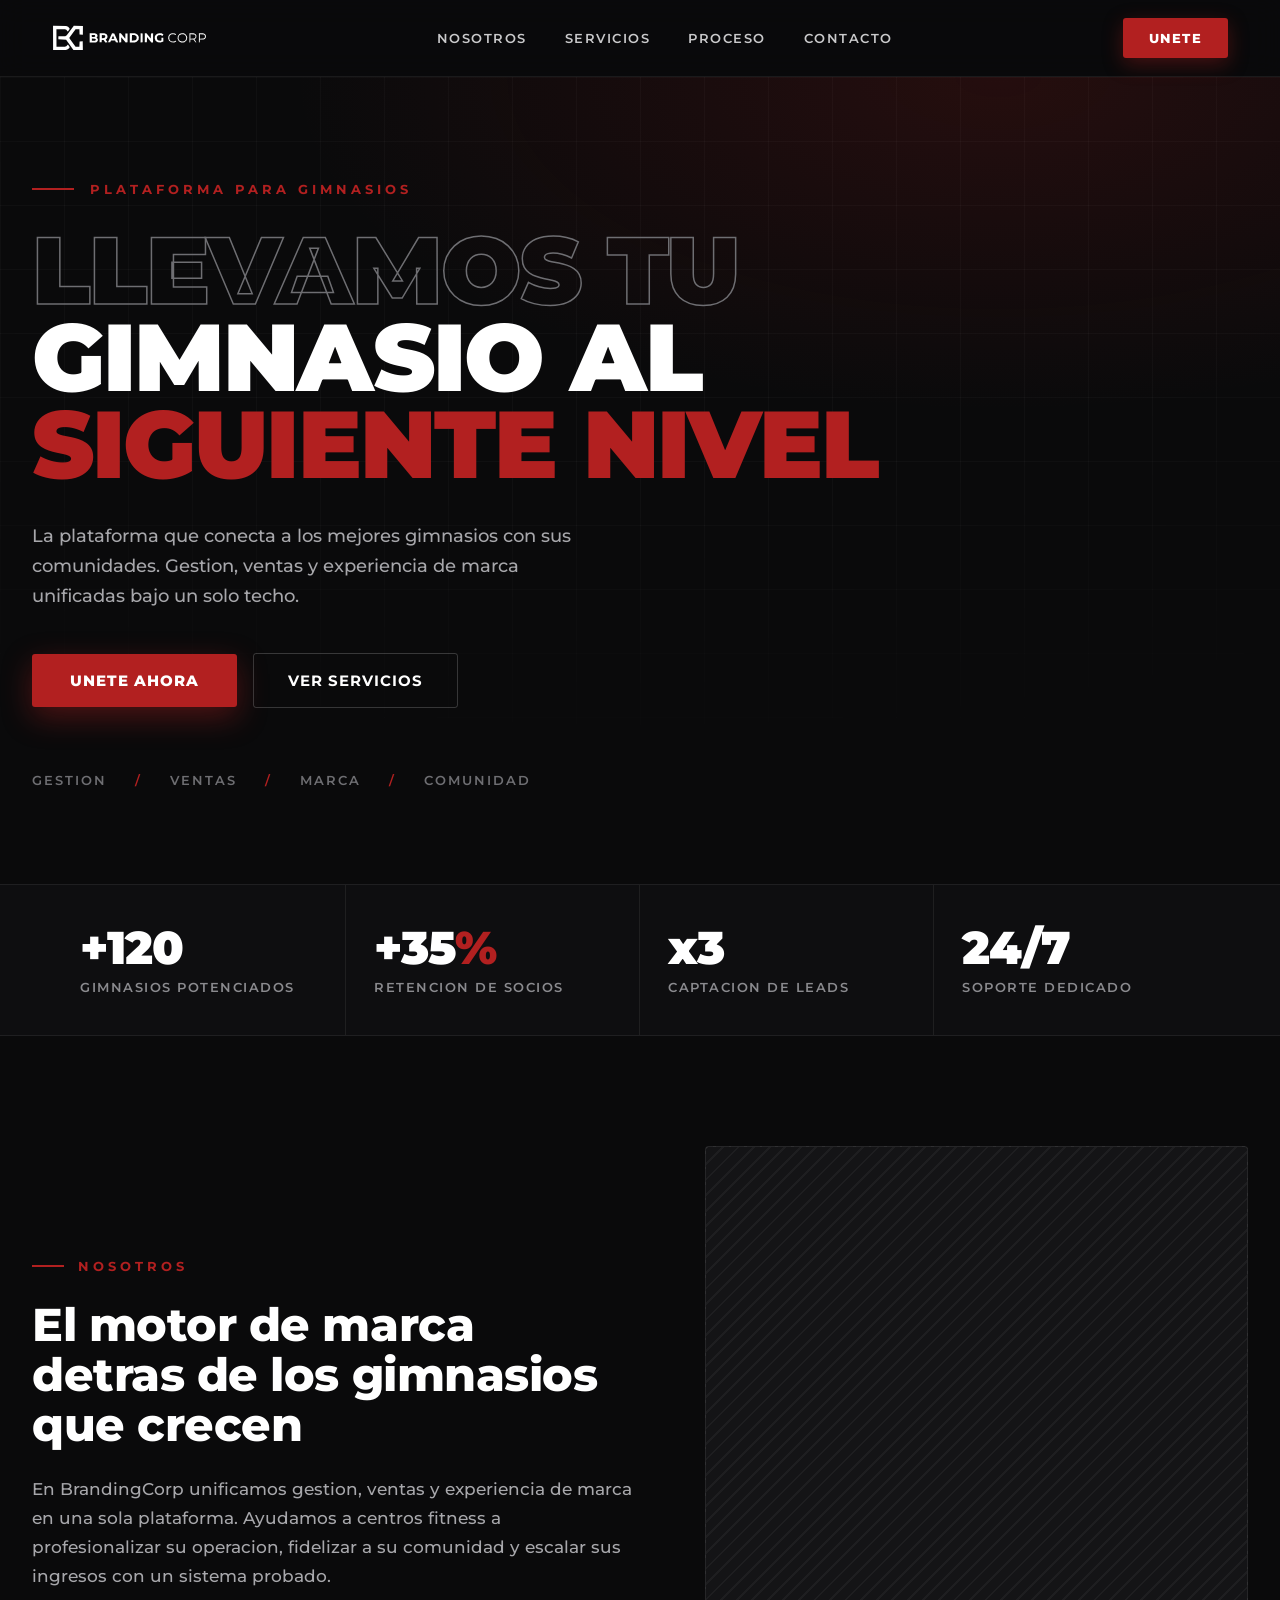
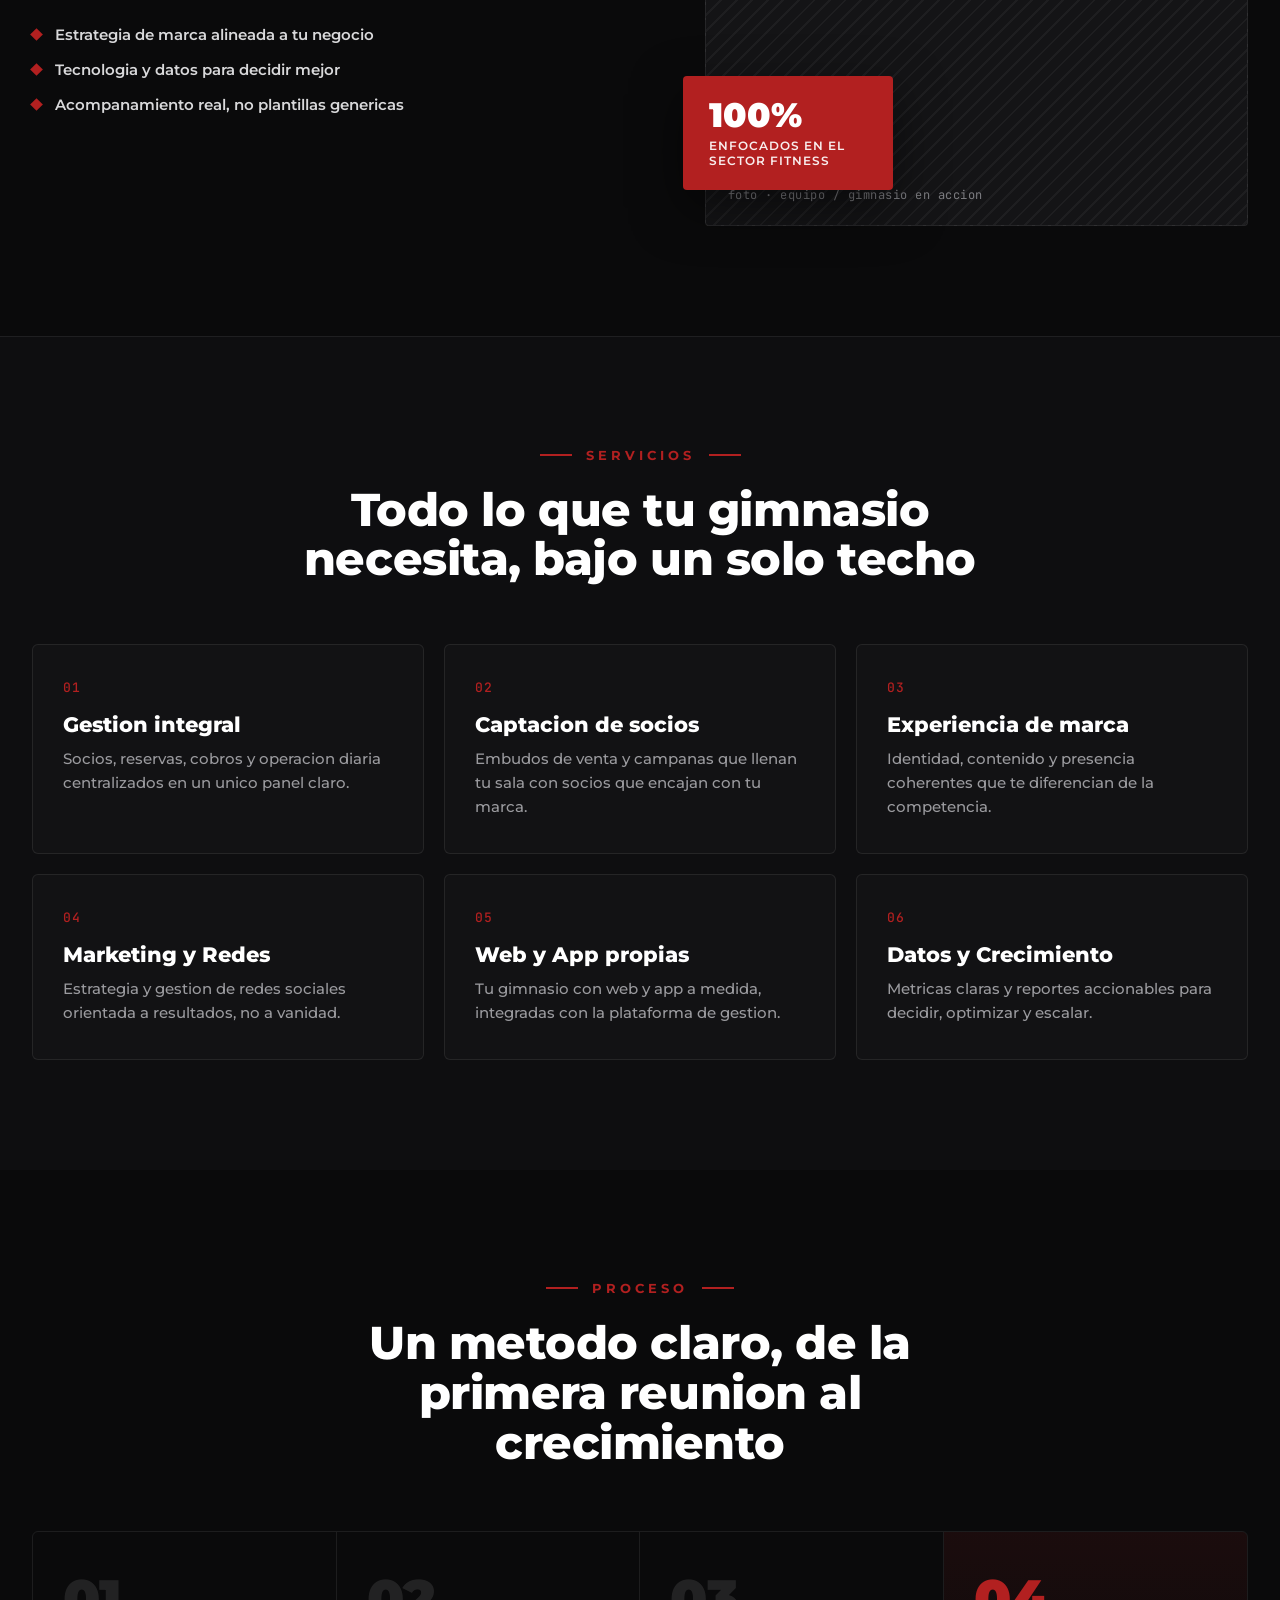
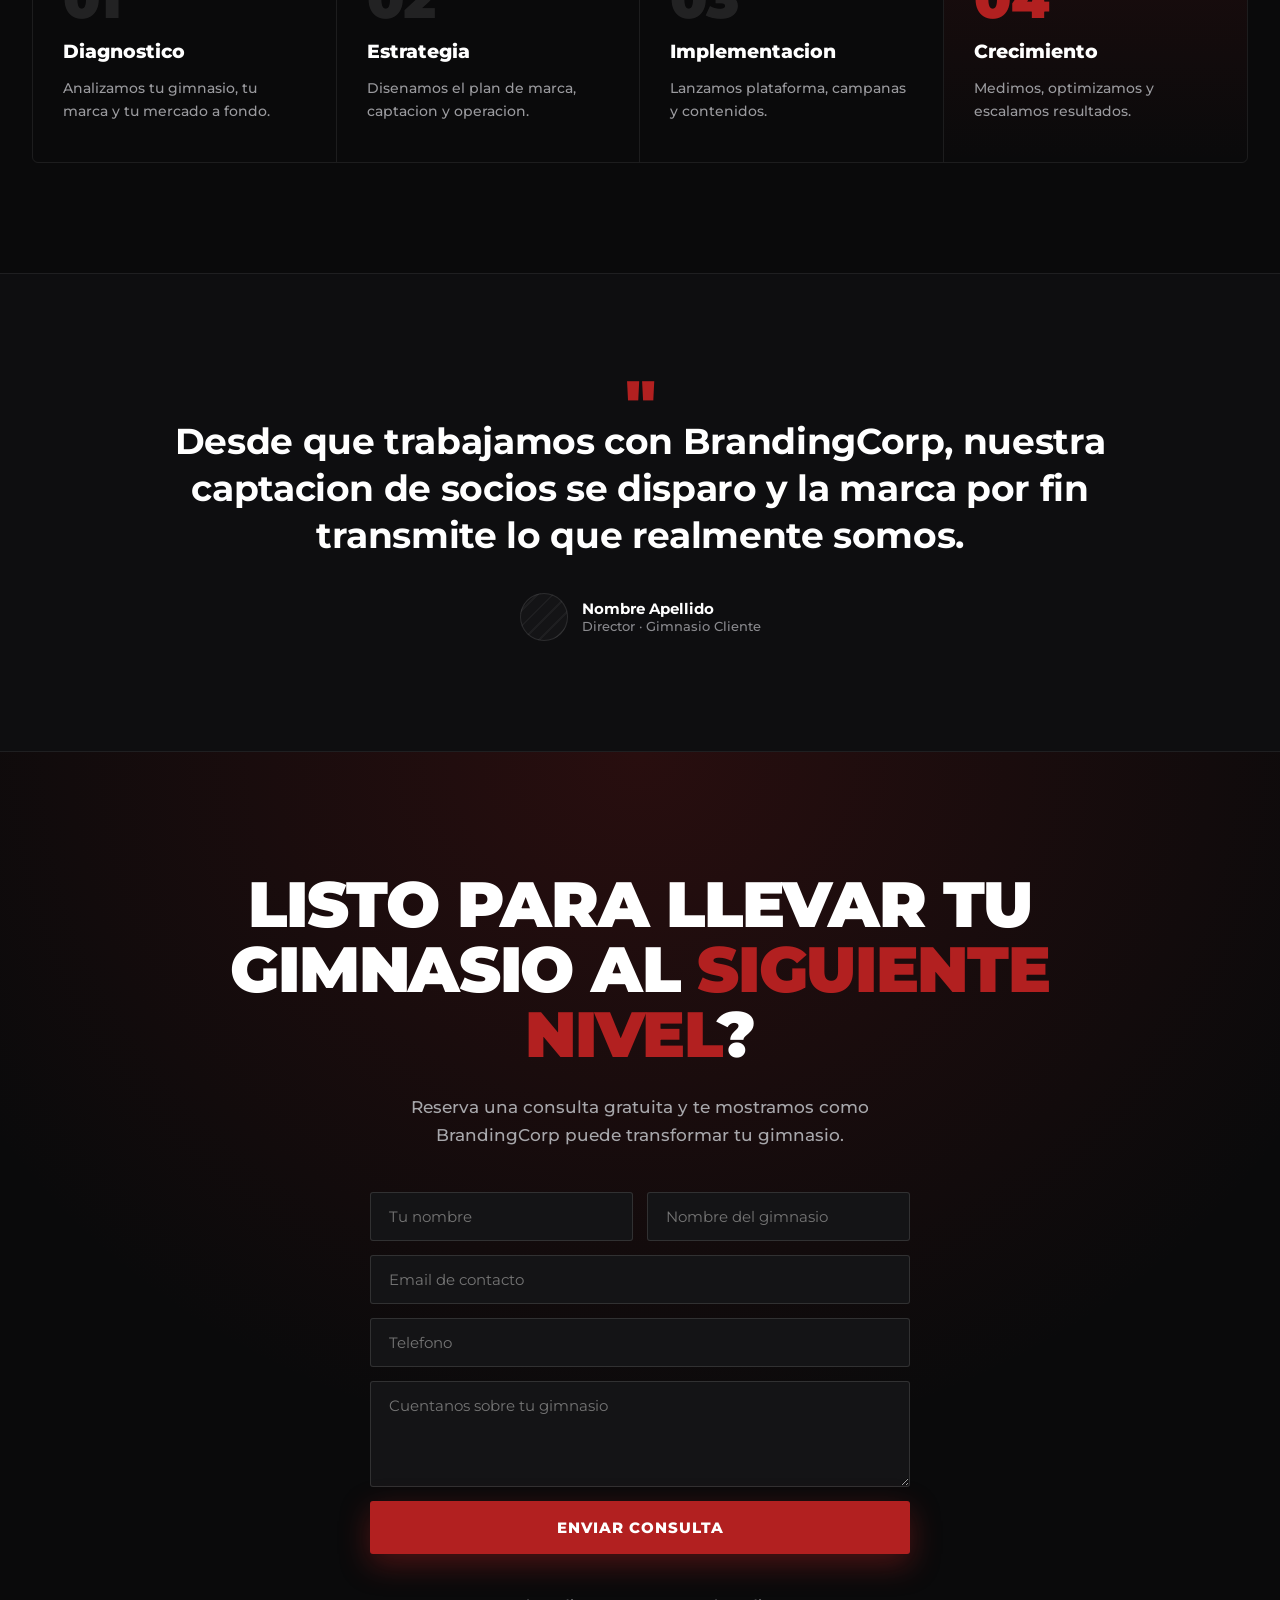
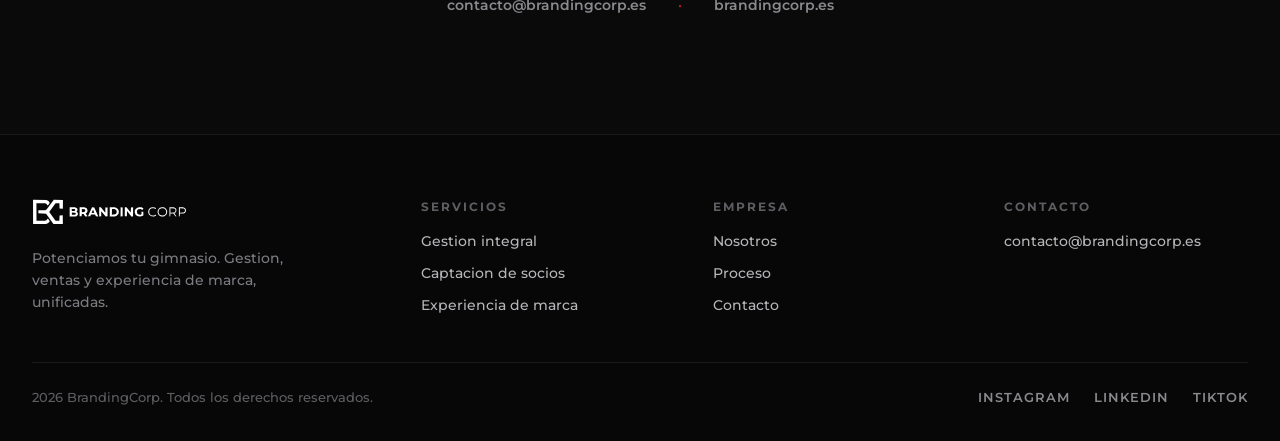
==== index.html @ 3e0ea9e6 "Nueva web: diseño completo con logo vectorial correcto" ====
<!DOCTYPE html>
<html lang="es">
<head>
<meta charset="utf-8">
<meta name="viewport" content="width=device-width, initial-scale=1">
<title>BrandingCorp — Potenciamos tu gimnasio</title>
<link rel="preconnect" href="https://fonts.googleapis.com">
<link rel="preconnect" href="https://fonts.gstatic.com" crossorigin>
<link href="https://fonts.googleapis.com/css2?family=Montserrat:ital,wght@0,400;0,500;0,600;0,700;0,800;0,900;1,600&family=JetBrains+Mono:wght@400;500&display=swap" rel="stylesheet">
<style>
*{box-sizing:border-box;}
html{scroll-behavior:smooth;}
body{margin:0;background:#0A0A0B;font-family:Montserrat,system-ui,sans-serif;color:#EDEDEE;overflow-x:hidden;}
::selection{background:#B22020;color:#fff;}
.ph{background-color:#141416;background-image:repeating-linear-gradient(135deg,rgba(255,255,255,.045) 0 2px,transparent 2px 11px);}
.nav-link{text-decoration:none;color:#C9C9CB;font-size:13px;font-weight:600;letter-spacing:1.5px;transition:color .15s;}
.nav-link:hover{color:#fff;}
.btn-red{text-decoration:none;display:inline-block;background:#B22020;color:#fff;font-size:13px;font-weight:800;letter-spacing:1.5px;padding:12px 26px;border-radius:3px;transition:background .15s,transform .15s;box-shadow:0 6px 20px rgba(178,32,32,0.35);}
.btn-red:hover{background:#C8302F;transform:translateY(-1px);}
.btn-red-lg{text-decoration:none;display:inline-block;background:#B22020;color:#fff;font-size:15px;font-weight:800;letter-spacing:1px;padding:17px 38px;border-radius:3px;transition:background .15s,transform .15s;box-shadow:0 10px 30px rgba(178,32,32,0.4);}
.btn-red-lg:hover{background:#C8302F;transform:translateY(-2px);}
.btn-outline{text-decoration:none;display:inline-block;color:#fff;font-size:15px;font-weight:700;letter-spacing:1px;padding:17px 34px;border-radius:3px;border:1px solid rgba(255,255,255,0.18);transition:border-color .15s,background .15s;}
.btn-outline:hover{border-color:#fff;background:rgba(255,255,255,0.04);}
.card{background:#121214;border:1px solid rgba(255,255,255,0.08);border-radius:6px;padding:34px 30px;transition:border-color .18s,transform .18s;}
.card:hover{border-color:rgba(178,32,32,0.55);transform:translateY(-4px);}
.footer-link{text-decoration:none;color:#B6B6B9;font-size:14px;font-weight:500;}
.footer-link:hover{color:#fff;}
.footer-social{text-decoration:none;color:#8A8A8E;font-size:13px;font-weight:600;letter-spacing:1px;}
.footer-social:hover{color:#fff;}
input,textarea{background:#141416;border:1px solid rgba(255,255,255,0.12);border-radius:3px;padding:14px 18px;color:#fff;font-size:15px;font-family:Montserrat,sans-serif;outline:none;width:100%;}
input:focus,textarea:focus{border-color:rgba(178,32,32,0.6);}
button[type=submit]{border:none;cursor:pointer;width:100%;font-family:Montserrat,sans-serif;background:#B22020;color:#fff;font-size:15px;font-weight:800;letter-spacing:1px;padding:17px 38px;border-radius:3px;transition:background .15s;box-shadow:0 10px 30px rgba(178,32,32,0.4);}
button[type=submit]:hover{background:#C8302F;}
</style>
</head>
<body>

<header style="position:sticky;top:0;z-index:50;background:rgba(10,10,11,0.82);backdrop-filter:blur(14px);border-bottom:1px solid rgba(255,255,255,0.07);">
  <nav style="max-width:1240px;margin:0 auto;padding:18px 32px;display:flex;align-items:center;justify-content:space-between;gap:24px;">
    <a href="#top" style="display:flex;align-items:center;text-decoration:none;flex:none;">
      <svg style="height:26px;width:auto;display:block;" xmlns="http://www.w3.org/2000/svg" viewBox="0 0 524 88" fill="none" role="img" aria-label="Branding Corp"><path d="M3.50,2.75 L48.00,3.00 L54.50,6.00 L59.75,11.75 L58.75,15.00 L53.75,21.75 L52.25,21.50 L48.50,16.25 L43.75,14.00 L15.00,14.25 L15.25,73.25 L43.25,73.50 L48.50,71.75 L54.00,66.00 L59.75,74.50 L58.75,77.75 L53.50,82.50 L47.25,84.75 L3.75,85.00 L3.50,3.00Z M73.25,2.75 L104.75,3.25 L104.50,32.75 L93.25,32.50 L92.75,14.00 L79.75,14.00 L58.75,43.25 L59.50,45.75 L79.75,73.50 L92.50,73.75 L93.50,55.50 L104.00,55.25 L104.50,84.75 L72.50,84.75 L47.75,50.00 L21.50,48.50 L21.50,38.50 L22.50,37.75 L45.00,37.75 L50.00,35.00 L73.25,3.00Z M362.75,27.50 L371.00,28.25 L376.00,31.00 L377.25,33.25 L373.25,37.00 L368.25,34.00 L359.50,35.00 L356.25,38.25 L355.00,41.75 L356.25,48.75 L360.75,52.75 L368.75,53.00 L370.50,51.50 L370.50,43.50 L376.75,43.00 L377.00,55.75 L367.50,59.50 L358.25,58.75 L351.00,53.75 L347.75,45.75 L348.00,39.25 L350.75,33.75 L356.25,29.25 L362.75,27.75Z M408.50,27.75 L416.50,29.00 L420.50,32.75 L418.00,34.00 L412.75,31.00 L406.25,31.00 L403.00,32.25 L399.00,35.75 L397.00,39.50 L397.25,48.25 L400.50,53.00 L406.00,56.00 L413.00,56.00 L418.00,53.00 L419.75,53.25 L420.25,55.50 L413.75,59.00 L404.25,58.75 L396.25,53.25 L393.25,46.00 L394.00,38.00 L396.75,33.25 L402.50,29.00 L408.50,28.00Z M440.00,27.75 L446.25,28.25 L451.75,31.00 L456.75,37.75 L457.75,43.25 L455.75,51.50 L448.50,58.00 L443.50,59.25 L437.00,59.00 L429.25,54.75 L425.00,46.25 L426.00,37.25 L432.25,30.00 L440.00,28.00Z M127.50,28.00 L145.00,28.00 L151.25,30.25 L153.75,33.50 L154.00,38.00 L150.75,43.00 L154.00,45.50 L155.50,49.00 L154.75,54.50 L150.50,58.00 L146.75,59.00 L127.50,59.00 L127.50,28.25Z M161.25,28.00 L177.00,28.00 L181.50,29.25 L185.75,32.50 L187.75,37.00 L187.75,41.50 L186.00,45.75 L182.00,49.00 L182.00,50.25 L188.00,58.25 L180.50,59.00 L174.50,50.50 L168.50,50.50 L168.00,58.75 L161.00,58.75 L161.25,28.25Z M203.25,28.00 L210.75,28.75 L223.75,57.75 L223.50,59.00 L216.25,58.75 L213.50,52.50 L199.75,52.50 L197.00,58.75 L189.50,58.50 L203.25,28.25Z M227.50,28.00 L233.00,28.00 L247.25,45.50 L248.25,45.50 L248.25,28.50 L255.75,28.75 L255.75,58.50 L249.50,59.00 L234.25,41.25 L234.25,58.50 L227.50,59.00 L227.50,28.25Z M263.25,28.00 L279.75,28.00 L284.75,29.25 L290.75,33.50 L294.00,40.50 L293.00,50.00 L286.50,57.00 L280.25,59.00 L263.25,59.00 L263.25,28.25Z M300.00,28.00 L306.75,28.50 L306.75,58.50 L299.75,59.00 L300.00,28.25Z M314.25,28.00 L319.75,28.00 L334.25,45.75 L335.00,28.50 L342.25,28.25 L342.00,59.00 L336.25,59.00 L321.75,41.00 L321.00,58.75 L314.00,58.75 L314.25,28.25Z M465.25,28.00 L479.00,28.00 L483.50,29.25 L487.00,32.00 L489.00,36.25 L487.75,44.25 L482.25,48.50 L488.75,59.00 L485.50,58.75 L478.50,49.00 L468.25,49.25 L468.00,58.75 L465.25,59.00 L465.25,28.25Z M497.25,28.00 L511.00,28.00 L515.50,29.25 L519.00,32.00 L521.00,36.25 L520.75,42.00 L517.25,47.00 L512.75,49.00 L500.50,49.25 L500.00,58.75 L497.25,59.00 L497.25,28.25Z M438.25,31.00 L431.25,35.00 L429.00,38.75 L428.25,44.75 L429.00,48.25 L432.25,53.00 L440.00,56.25 L447.50,55.00 L451.75,51.50 L454.00,46.75 L454.00,40.50 L452.00,36.00 L449.00,33.00 L444.50,31.00 L438.50,31.00Z M468.50,31.00 L468.50,46.25 L481.00,45.75 L484.75,42.75 L485.75,39.00 L485.00,35.00 L482.00,32.00 L468.75,31.00Z M500.50,31.00 L500.50,46.25 L512.75,45.75 L516.75,42.75 L517.75,39.00 L516.75,34.50 L514.00,32.00 L500.75,31.00Z M135.50,33.50 L134.25,34.25 L135.00,40.75 L143.00,40.75 L146.75,38.00 L144.75,34.00 L135.75,33.50Z M168.75,34.00 L168.75,44.75 L177.00,44.25 L180.25,41.00 L180.00,36.75 L178.50,35.00 L169.00,34.00Z M270.75,34.00 L270.25,53.00 L282.00,52.00 L285.00,49.50 L286.75,44.75 L286.00,39.25 L283.50,36.00 L278.75,34.00 L271.00,34.00Z M206.50,36.00 L202.00,46.00 L202.50,47.00 L211.00,46.75 L206.75,36.00Z M135.00,46.00 L135.00,53.50 L145.50,53.25 L148.25,50.50 L148.00,48.00 L145.50,46.25 L135.25,46.00Z" fill="#FFFFFF" fill-rule="evenodd"/></svg>
    </a>
    <div style="display:flex;align-items:center;gap:38px;">
      <a href="#nosotros" class="nav-link">NOSOTROS</a>
      <a href="#servicios" class="nav-link">SERVICIOS</a>
      <a href="#proceso" class="nav-link">PROCESO</a>
      <a href="#contacto" class="nav-link">CONTACTO</a>
    </div>
    <a href="#contacto" class="btn-red">UNETE</a>
  </nav>
</header>

<section id="top" style="position:relative;padding:104px 32px 96px;overflow:hidden;background:radial-gradient(120% 90% at 78% 0%,rgba(178,32,32,0.16) 0%,rgba(178,32,32,0) 46%),#0A0A0B;">
  <div style="position:absolute;inset:0;background-image:linear-gradient(rgba(255,255,255,0.028) 1px,transparent 1px),linear-gradient(90deg,rgba(255,255,255,0.028) 1px,transparent 1px);background-size:64px 64px;mask-image:radial-gradient(120% 80% at 50% 20%,#000 40%,transparent 85%);"></div>
  <div style="position:relative;max-width:1240px;margin:0 auto;">
    <div style="display:flex;align-items:center;gap:16px;margin-bottom:30px;"><span style="width:42px;height:2px;background:#B22020;display:block;"></span><span style="color:#B22020;font-size:13px;font-weight:700;letter-spacing:4px;">PLATAFORMA PARA GIMNASIOS</span></div>
    <h1 style="margin:0;max-width:980px;font-weight:900;letter-spacing:-0.02em;line-height:0.92;font-size:clamp(46px,7.4vw,108px);text-transform:uppercase;">
      <span style="display:block;color:transparent;-webkit-text-stroke:1.5px #6E6E72;">Llevamos tu</span>
      <span style="display:block;color:#FFFFFF;">Gimnasio al</span>
      <span style="display:block;color:#B22020;">Siguiente nivel</span>
    </h1>
    <p style="margin:34px 0 0;max-width:560px;font-size:18px;line-height:1.65;color:#A7A7AB;font-weight:500;">La plataforma que conecta a los mejores gimnasios con sus comunidades. Gestion, ventas y experiencia de marca unificadas bajo un solo techo.</p>
    <div style="display:flex;flex-wrap:wrap;align-items:center;gap:16px;margin-top:42px;">
      <a href="#contacto" class="btn-red-lg">UNETE AHORA</a>
      <a href="#servicios" class="btn-outline">VER SERVICIOS</a>
    </div>
    <div style="display:flex;flex-wrap:wrap;gap:28px;margin-top:64px;color:#6E6E72;font-size:13px;font-weight:600;letter-spacing:2px;">
      <span>GESTION</span><span style="color:#B22020;">/</span><span>VENTAS</span><span style="color:#B22020;">/</span><span>MARCA</span><span style="color:#B22020;">/</span><span>COMUNIDAD</span>
    </div>
  </div>
</section>

<section style="border-top:1px solid rgba(255,255,255,0.07);border-bottom:1px solid rgba(255,255,255,0.07);background:#0E0E10;">
  <div style="max-width:1240px;margin:0 auto;padding:0 32px;display:grid;grid-template-columns:repeat(4,1fr);">
    <div style="padding:40px 28px;border-right:1px solid rgba(255,255,255,0.07);display:flex;flex-direction:column;gap:8px;"><span style="font-size:46px;font-weight:900;color:#fff;letter-spacing:-1px;line-height:1;">+120</span><span style="font-size:13px;font-weight:600;letter-spacing:1.5px;color:#8A8A8E;">GIMNASIOS POTENCIADOS</span></div>
    <div style="padding:40px 28px;border-right:1px solid rgba(255,255,255,0.07);display:flex;flex-direction:column;gap:8px;"><span style="font-size:46px;font-weight:900;color:#fff;letter-spacing:-1px;line-height:1;">+35<span style="color:#B22020;">%</span></span><span style="font-size:13px;font-weight:600;letter-spacing:1.5px;color:#8A8A8E;">RETENCION DE SOCIOS</span></div>
    <div style="padding:40px 28px;border-right:1px solid rgba(255,255,255,0.07);display:flex;flex-direction:column;gap:8px;"><span style="font-size:46px;font-weight:900;color:#fff;letter-spacing:-1px;line-height:1;">x3</span><span style="font-size:13px;font-weight:600;letter-spacing:1.5px;color:#8A8A8E;">CAPTACION DE LEADS</span></div>
    <div style="padding:40px 28px;display:flex;flex-direction:column;gap:8px;"><span style="font-size:46px;font-weight:900;color:#fff;letter-spacing:-1px;line-height:1;">24/7</span><span style="font-size:13px;font-weight:600;letter-spacing:1.5px;color:#8A8A8E;">SOPORTE DEDICADO</span></div>
  </div>
</section>

<section id="nosotros" style="padding:110px 32px;background:#0A0A0B;">
  <div style="max-width:1240px;margin:0 auto;display:grid;grid-template-columns:1.05fr 0.95fr;gap:72px;align-items:center;">
    <div>
      <div style="display:flex;align-items:center;gap:14px;margin-bottom:26px;"><span style="width:32px;height:2px;background:#B22020;display:block;"></span><span style="color:#B22020;font-size:13px;font-weight:700;letter-spacing:4px;">NOSOTROS</span></div>
      <h2 style="margin:0;font-size:clamp(30px,3.6vw,48px);font-weight:800;line-height:1.08;letter-spacing:-0.01em;color:#fff;">El motor de marca detras de los gimnasios que crecen</h2>
      <p style="margin:26px 0 0;font-size:17px;line-height:1.7;color:#A7A7AB;font-weight:500;">En BrandingCorp unificamos gestion, ventas y experiencia de marca en una sola plataforma. Ayudamos a centros fitness a profesionalizar su operacion, fidelizar a su comunidad y escalar sus ingresos con un sistema probado.</p>
      <div style="display:flex;flex-direction:column;gap:16px;margin-top:34px;">
        <div style="display:flex;align-items:center;gap:14px;"><span style="flex:none;width:9px;height:9px;background:#B22020;transform:rotate(45deg);display:block;"></span><span style="font-size:15px;font-weight:600;color:#D8D8DA;">Estrategia de marca alineada a tu negocio</span></div>
        <div style="display:flex;align-items:center;gap:14px;"><span style="flex:none;width:9px;height:9px;background:#B22020;transform:rotate(45deg);display:block;"></span><span style="font-size:15px;font-weight:600;color:#D8D8DA;">Tecnologia y datos para decidir mejor</span></div>
        <div style="display:flex;align-items:center;gap:14px;"><span style="flex:none;width:9px;height:9px;background:#B22020;transform:rotate(45deg);display:block;"></span><span style="font-size:15px;font-weight:600;color:#D8D8DA;">Acompanamiento real, no plantillas genericas</span></div>
      </div>
    </div>
    <div style="position:relative;">
      <div class="ph" style="aspect-ratio:4/5;border-radius:4px;border:1px solid rgba(255,255,255,0.08);display:flex;align-items:flex-end;padding:22px;"><span style="font-family:'JetBrains Mono',monospace;font-size:12px;color:#7C7C80;letter-spacing:0.5px;">foto · equipo / gimnasio en accion</span></div>
      <div style="position:absolute;left:-22px;bottom:36px;background:#B22020;color:#fff;padding:22px 26px;border-radius:4px;max-width:210px;box-shadow:0 18px 50px rgba(0,0,0,0.5);"><div style="font-size:34px;font-weight:900;line-height:1;">100%</div><div style="font-size:12px;font-weight:600;letter-spacing:1px;margin-top:6px;opacity:0.92;">ENFOCADOS EN EL SECTOR FITNESS</div></div>
    </div>
  </div>
</section>

<section id="servicios" style="padding:110px 32px;background:#0E0E10;border-top:1px solid rgba(255,255,255,0.07);">
  <div style="max-width:1240px;margin:0 auto;">
    <div style="display:flex;flex-direction:column;align-items:center;text-align:center;margin-bottom:60px;">
      <div style="display:flex;align-items:center;gap:14px;margin-bottom:22px;"><span style="width:32px;height:2px;background:#B22020;display:block;"></span><span style="color:#B22020;font-size:13px;font-weight:700;letter-spacing:4px;">SERVICIOS</span><span style="width:32px;height:2px;background:#B22020;display:block;"></span></div>
      <h2 style="margin:0;font-size:clamp(30px,3.6vw,48px);font-weight:800;line-height:1.08;letter-spacing:-0.01em;color:#fff;max-width:720px;">Todo lo que tu gimnasio necesita, bajo un solo techo</h2>
    </div>
    <div style="display:grid;grid-template-columns:repeat(3,1fr);gap:20px;">
      <div class="card"><div style="font-family:'JetBrains Mono',monospace;font-size:13px;color:#B22020;font-weight:500;letter-spacing:1px;">01</div><h3 style="margin:16px 0 10px;font-size:21px;font-weight:800;color:#fff;">Gestion integral</h3><p style="margin:0;font-size:15px;line-height:1.6;color:#9A9A9E;font-weight:500;">Socios, reservas, cobros y operacion diaria centralizados en un unico panel claro.</p></div>
      <div class="card"><div style="font-family:'JetBrains Mono',monospace;font-size:13px;color:#B22020;font-weight:500;letter-spacing:1px;">02</div><h3 style="margin:16px 0 10px;font-size:21px;font-weight:800;color:#fff;">Captacion de socios</h3><p style="margin:0;font-size:15px;line-height:1.6;color:#9A9A9E;font-weight:500;">Embudos de venta y campanas que llenan tu sala con socios que encajan con tu marca.</p></div>
      <div class="card"><div style="font-family:'JetBrains Mono',monospace;font-size:13px;color:#B22020;font-weight:500;letter-spacing:1px;">03</div><h3 style="margin:16px 0 10px;font-size:21px;font-weight:800;color:#fff;">Experiencia de marca</h3><p style="margin:0;font-size:15px;line-height:1.6;color:#9A9A9E;font-weight:500;">Identidad, contenido y presencia coherentes que te diferencian de la competencia.</p></div>
      <div class="card"><div style="font-family:'JetBrains Mono',monospace;font-size:13px;color:#B22020;font-weight:500;letter-spacing:1px;">04</div><h3 style="margin:16px 0 10px;font-size:21px;font-weight:800;color:#fff;">Marketing y Redes</h3><p style="margin:0;font-size:15px;line-height:1.6;color:#9A9A9E;font-weight:500;">Estrategia y gestion de redes sociales orientada a resultados, no a vanidad.</p></div>
      <div class="card"><div style="font-family:'JetBrains Mono',monospace;font-size:13px;color:#B22020;font-weight:500;letter-spacing:1px;">05</div><h3 style="margin:16px 0 10px;font-size:21px;font-weight:800;color:#fff;">Web y App propias</h3><p style="margin:0;font-size:15px;line-height:1.6;color:#9A9A9E;font-weight:500;">Tu gimnasio con web y app a medida, integradas con la plataforma de gestion.</p></div>
      <div class="card"><div style="font-family:'JetBrains Mono',monospace;font-size:13px;color:#B22020;font-weight:500;letter-spacing:1px;">06</div><h3 style="margin:16px 0 10px;font-size:21px;font-weight:800;color:#fff;">Datos y Crecimiento</h3><p style="margin:0;font-size:15px;line-height:1.6;color:#9A9A9E;font-weight:500;">Metricas claras y reportes accionables para decidir, optimizar y escalar.</p></div>
    </div>
  </div>
</section>

<section id="proceso" style="padding:110px 32px;background:#0A0A0B;">
  <div style="max-width:1240px;margin:0 auto;">
    <div style="display:flex;flex-direction:column;align-items:center;text-align:center;margin-bottom:64px;">
      <div style="display:flex;align-items:center;gap:14px;margin-bottom:22px;"><span style="width:32px;height:2px;background:#B22020;display:block;"></span><span style="color:#B22020;font-size:13px;font-weight:700;letter-spacing:4px;">PROCESO</span><span style="width:32px;height:2px;background:#B22020;display:block;"></span></div>
      <h2 style="margin:0;font-size:clamp(30px,3.6vw,48px);font-weight:800;line-height:1.08;letter-spacing:-0.01em;color:#fff;max-width:680px;">Un metodo claro, de la primera reunion al crecimiento</h2>
    </div>
    <div style="display:grid;grid-template-columns:repeat(4,1fr);border:1px solid rgba(255,255,255,0.08);border-radius:6px;overflow:hidden;">
      <div style="padding:40px 30px;border-right:1px solid rgba(255,255,255,0.08);display:flex;flex-direction:column;gap:14px;"><span style="font-size:54px;font-weight:900;color:rgba(255,255,255,0.10);line-height:1;">01</span><h3 style="margin:0;font-size:19px;font-weight:800;color:#fff;">Diagnostico</h3><p style="margin:0;font-size:14px;line-height:1.6;color:#9A9A9E;font-weight:500;">Analizamos tu gimnasio, tu marca y tu mercado a fondo.</p></div>
      <div style="padding:40px 30px;border-right:1px solid rgba(255,255,255,0.08);display:flex;flex-direction:column;gap:14px;"><span style="font-size:54px;font-weight:900;color:rgba(255,255,255,0.10);line-height:1;">02</span><h3 style="margin:0;font-size:19px;font-weight:800;color:#fff;">Estrategia</h3><p style="margin:0;font-size:14px;line-height:1.6;color:#9A9A9E;font-weight:500;">Disenamos el plan de marca, captacion y operacion.</p></div>
      <div style="padding:40px 30px;border-right:1px solid rgba(255,255,255,0.08);display:flex;flex-direction:column;gap:14px;"><span style="font-size:54px;font-weight:900;color:rgba(255,255,255,0.10);line-height:1;">03</span><h3 style="margin:0;font-size:19px;font-weight:800;color:#fff;">Implementacion</h3><p style="margin:0;font-size:14px;line-height:1.6;color:#9A9A9E;font-weight:500;">Lanzamos plataforma, campanas y contenidos.</p></div>
      <div style="padding:40px 30px;display:flex;flex-direction:column;gap:14px;background:linear-gradient(180deg,rgba(178,32,32,0.10),transparent);"><span style="font-size:54px;font-weight:900;color:#B22020;line-height:1;">04</span><h3 style="margin:0;font-size:19px;font-weight:800;color:#fff;">Crecimiento</h3><p style="margin:0;font-size:14px;line-height:1.6;color:#9A9A9E;font-weight:500;">Medimos, optimizamos y escalamos resultados.</p></div>
    </div>
  </div>
</section>

<section style="padding:110px 32px;background:#0E0E10;border-top:1px solid rgba(255,255,255,0.07);border-bottom:1px solid rgba(255,255,255,0.07);">
  <div style="max-width:980px;margin:0 auto;text-align:center;">
    <div style="font-size:64px;font-weight:900;color:#B22020;line-height:0.6;height:34px;">"</div>
    <blockquote style="margin:0;font-size:clamp(24px,3vw,36px);font-weight:700;line-height:1.3;color:#fff;letter-spacing:-0.01em;">Desde que trabajamos con BrandingCorp, nuestra captacion de socios se disparo y la marca por fin transmite lo que realmente somos.</blockquote>
    <div style="display:flex;align-items:center;justify-content:center;gap:14px;margin-top:34px;">
      <div class="ph" style="width:48px;height:48px;border-radius:50%;border:1px solid rgba(255,255,255,0.1);flex:none;"></div>
      <div style="text-align:left;"><div style="font-size:15px;font-weight:700;color:#fff;">Nombre Apellido</div><div style="font-size:13px;font-weight:500;color:#8A8A8E;">Director · Gimnasio Cliente</div></div>
    </div>
  </div>
</section>

<section id="contacto" style="position:relative;padding:120px 32px;background:radial-gradient(110% 130% at 50% 0%,rgba(178,32,32,0.18) 0%,rgba(178,32,32,0) 55%),#0A0A0B;overflow:hidden;">
  <div style="position:relative;max-width:880px;margin:0 auto;text-align:center;">
    <h2 style="margin:0;font-size:clamp(34px,5vw,64px);font-weight:900;line-height:1.02;letter-spacing:-0.02em;text-transform:uppercase;color:#fff;">Listo para llevar tu gimnasio al <span style="color:#B22020;">siguiente nivel</span>?</h2>
    <p style="margin:26px auto 0;max-width:560px;font-size:17px;line-height:1.65;color:#A7A7AB;font-weight:500;">Reserva una consulta gratuita y te mostramos como BrandingCorp puede transformar tu gimnasio.</p>
    <form action="https://formspree.io/f/xwvjjvpl" method="POST" style="max-width:540px;margin:42px auto 0;display:flex;flex-direction:column;gap:14px;text-align:left;">
      <div style="display:grid;grid-template-columns:1fr 1fr;gap:14px;">
        <input type="text" name="nombre" placeholder="Tu nombre" required>
        <input type="text" name="gimnasio" placeholder="Nombre del gimnasio" required>
      </div>
      <input type="email" name="email" placeholder="Email de contacto" required>
      <input type="tel" name="telefono" placeholder="Telefono">
      <textarea name="mensaje" placeholder="Cuentanos sobre tu gimnasio" rows="4" style="resize:vertical;"></textarea>
      <button type="submit">ENVIAR CONSULTA</button>
    </form>
    <div style="display:flex;flex-wrap:wrap;align-items:center;justify-content:center;gap:32px;margin-top:42px;color:#8A8A8E;font-size:14px;font-weight:600;">
      <span>contacto@brandingcorp.es</span><span style="color:#B22020;">·</span><span>brandingcorp.es</span>
    </div>
  </div>
</section>

<footer style="background:#070708;border-top:1px solid rgba(255,255,255,0.07);padding:64px 32px 36px;">
  <div style="max-width:1240px;margin:0 auto;display:grid;grid-template-columns:1.4fr 1fr 1fr 1fr;gap:48px;">
    <div>
      <svg style="height:26px;width:auto;display:block;" xmlns="http://www.w3.org/2000/svg" viewBox="0 0 524 88" fill="none" aria-label="Branding Corp"><path d="M3.50,2.75 L48.00,3.00 L54.50,6.00 L59.75,11.75 L58.75,15.00 L53.75,21.75 L52.25,21.50 L48.50,16.25 L43.75,14.00 L15.00,14.25 L15.25,73.25 L43.25,73.50 L48.50,71.75 L54.00,66.00 L59.75,74.50 L58.75,77.75 L53.50,82.50 L47.25,84.75 L3.75,85.00 L3.50,3.00Z M73.25,2.75 L104.75,3.25 L104.50,32.75 L93.25,32.50 L92.75,14.00 L79.75,14.00 L58.75,43.25 L59.50,45.75 L79.75,73.50 L92.50,73.75 L93.50,55.50 L104.00,55.25 L104.50,84.75 L72.50,84.75 L47.75,50.00 L21.50,48.50 L21.50,38.50 L22.50,37.75 L45.00,37.75 L50.00,35.00 L73.25,3.00Z M362.75,27.50 L371.00,28.25 L376.00,31.00 L377.25,33.25 L373.25,37.00 L368.25,34.00 L359.50,35.00 L356.25,38.25 L355.00,41.75 L356.25,48.75 L360.75,52.75 L368.75,53.00 L370.50,51.50 L370.50,43.50 L376.75,43.00 L377.00,55.75 L367.50,59.50 L358.25,58.75 L351.00,53.75 L347.75,45.75 L348.00,39.25 L350.75,33.75 L356.25,29.25 L362.75,27.75Z M408.50,27.75 L416.50,29.00 L420.50,32.75 L418.00,34.00 L412.75,31.00 L406.25,31.00 L403.00,32.25 L399.00,35.75 L397.00,39.50 L397.25,48.25 L400.50,53.00 L406.00,56.00 L413.00,56.00 L418.00,53.00 L419.75,53.25 L420.25,55.50 L413.75,59.00 L404.25,58.75 L396.25,53.25 L393.25,46.00 L394.00,38.00 L396.75,33.25 L402.50,29.00 L408.50,28.00Z M440.00,27.75 L446.25,28.25 L451.75,31.00 L456.75,37.75 L457.75,43.25 L455.75,51.50 L448.50,58.00 L443.50,59.25 L437.00,59.00 L429.25,54.75 L425.00,46.25 L426.00,37.25 L432.25,30.00 L440.00,28.00Z M127.50,28.00 L145.00,28.00 L151.25,30.25 L153.75,33.50 L154.00,38.00 L150.75,43.00 L154.00,45.50 L155.50,49.00 L154.75,54.50 L150.50,58.00 L146.75,59.00 L127.50,59.00 L127.50,28.25Z M161.25,28.00 L177.00,28.00 L181.50,29.25 L185.75,32.50 L187.75,37.00 L187.75,41.50 L186.00,45.75 L182.00,49.00 L182.00,50.25 L188.00,58.25 L180.50,59.00 L174.50,50.50 L168.50,50.50 L168.00,58.75 L161.00,58.75 L161.25,28.25Z M203.25,28.00 L210.75,28.75 L223.75,57.75 L223.50,59.00 L216.25,58.75 L213.50,52.50 L199.75,52.50 L197.00,58.75 L189.50,58.50 L203.25,28.25Z M227.50,28.00 L233.00,28.00 L247.25,45.50 L248.25,45.50 L248.25,28.50 L255.75,28.75 L255.75,58.50 L249.50,59.00 L234.25,41.25 L234.25,58.50 L227.50,59.00 L227.50,28.25Z M263.25,28.00 L279.75,28.00 L284.75,29.25 L290.75,33.50 L294.00,40.50 L293.00,50.00 L286.50,57.00 L280.25,59.00 L263.25,59.00 L263.25,28.25Z M300.00,28.00 L306.75,28.50 L306.75,58.50 L299.75,59.00 L300.00,28.25Z M314.25,28.00 L319.75,28.00 L334.25,45.75 L335.00,28.50 L342.25,28.25 L342.00,59.00 L336.25,59.00 L321.75,41.00 L321.00,58.75 L314.00,58.75 L314.25,28.25Z M465.25,28.00 L479.00,28.00 L483.50,29.25 L487.00,32.00 L489.00,36.25 L487.75,44.25 L482.25,48.50 L488.75,59.00 L485.50,58.75 L478.50,49.00 L468.25,49.25 L468.00,58.75 L465.25,59.00 L465.25,28.25Z M497.25,28.00 L511.00,28.00 L515.50,29.25 L519.00,32.00 L521.00,36.25 L520.75,42.00 L517.25,47.00 L512.75,49.00 L500.50,49.25 L500.00,58.75 L497.25,59.00 L497.25,28.25Z M438.25,31.00 L431.25,35.00 L429.00,38.75 L428.25,44.75 L429.00,48.25 L432.25,53.00 L440.00,56.25 L447.50,55.00 L451.75,51.50 L454.00,46.75 L454.00,40.50 L452.00,36.00 L449.00,33.00 L444.50,31.00 L438.50,31.00Z M468.50,31.00 L468.50,46.25 L481.00,45.75 L484.75,42.75 L485.75,39.00 L485.00,35.00 L482.00,32.00 L468.75,31.00Z M500.50,31.00 L500.50,46.25 L512.75,45.75 L516.75,42.75 L517.75,39.00 L516.75,34.50 L514.00,32.00 L500.75,31.00Z M135.50,33.50 L134.25,34.25 L135.00,40.75 L143.00,40.75 L146.75,38.00 L144.75,34.00 L135.75,33.50Z M168.75,34.00 L168.75,44.75 L177.00,44.25 L180.25,41.00 L180.00,36.75 L178.50,35.00 L169.00,34.00Z M270.75,34.00 L270.25,53.00 L282.00,52.00 L285.00,49.50 L286.75,44.75 L286.00,39.25 L283.50,36.00 L278.75,34.00 L271.00,34.00Z M206.50,36.00 L202.00,46.00 L202.50,47.00 L211.00,46.75 L206.75,36.00Z M135.00,46.00 L135.00,53.50 L145.50,53.25 L148.25,50.50 L148.00,48.00 L145.50,46.25 L135.25,46.00Z" fill="#FFFFFF" fill-rule="evenodd"/></svg>
      <p style="margin:22px 0 0;max-width:260px;font-size:14px;line-height:1.6;color:#7C7C80;font-weight:500;">Potenciamos tu gimnasio. Gestion, ventas y experiencia de marca, unificadas.</p>
    </div>
    <div style="display:flex;flex-direction:column;gap:14px;">
      <div style="font-size:12px;font-weight:700;letter-spacing:2px;color:#5E5E62;margin-bottom:4px;">SERVICIOS</div>
      <a href="#servicios" class="footer-link">Gestion integral</a>
      <a href="#servicios" class="footer-link">Captacion de socios</a>
      <a href="#servicios" class="footer-link">Experiencia de marca</a>
    </div>
    <div style="display:flex;flex-direction:column;gap:14px;">
      <div style="font-size:12px;font-weight:700;letter-spacing:2px;color:#5E5E62;margin-bottom:4px;">EMPRESA</div>
      <a href="#nosotros" class="footer-link">Nosotros</a>
      <a href="#proceso" class="footer-link">Proceso</a>
      <a href="#contacto" class="footer-link">Contacto</a>
    </div>
    <div style="display:flex;flex-direction:column;gap:14px;">
      <div style="font-size:12px;font-weight:700;letter-spacing:2px;color:#5E5E62;margin-bottom:4px;">CONTACTO</div>
      <a href="mailto:contacto@brandingcorp.es" class="footer-link">contacto@brandingcorp.es</a>
    </div>
  </div>
  <div style="max-width:1240px;margin:48px auto 0;padding-top:26px;border-top:1px solid rgba(255,255,255,0.07);display:flex;flex-wrap:wrap;gap:16px;justify-content:space-between;align-items:center;">
    <span style="font-size:13px;color:#5E5E62;font-weight:500;">2026 BrandingCorp. Todos los derechos reservados.</span>
    <div style="display:flex;gap:24px;">
      <a href="#" class="footer-social">INSTAGRAM</a>
      <a href="#" class="footer-social">LINKEDIN</a>
      <a href="#" class="footer-social">TIKTOK</a>
    </div>
  </div>
</footer>

</body>
</html>
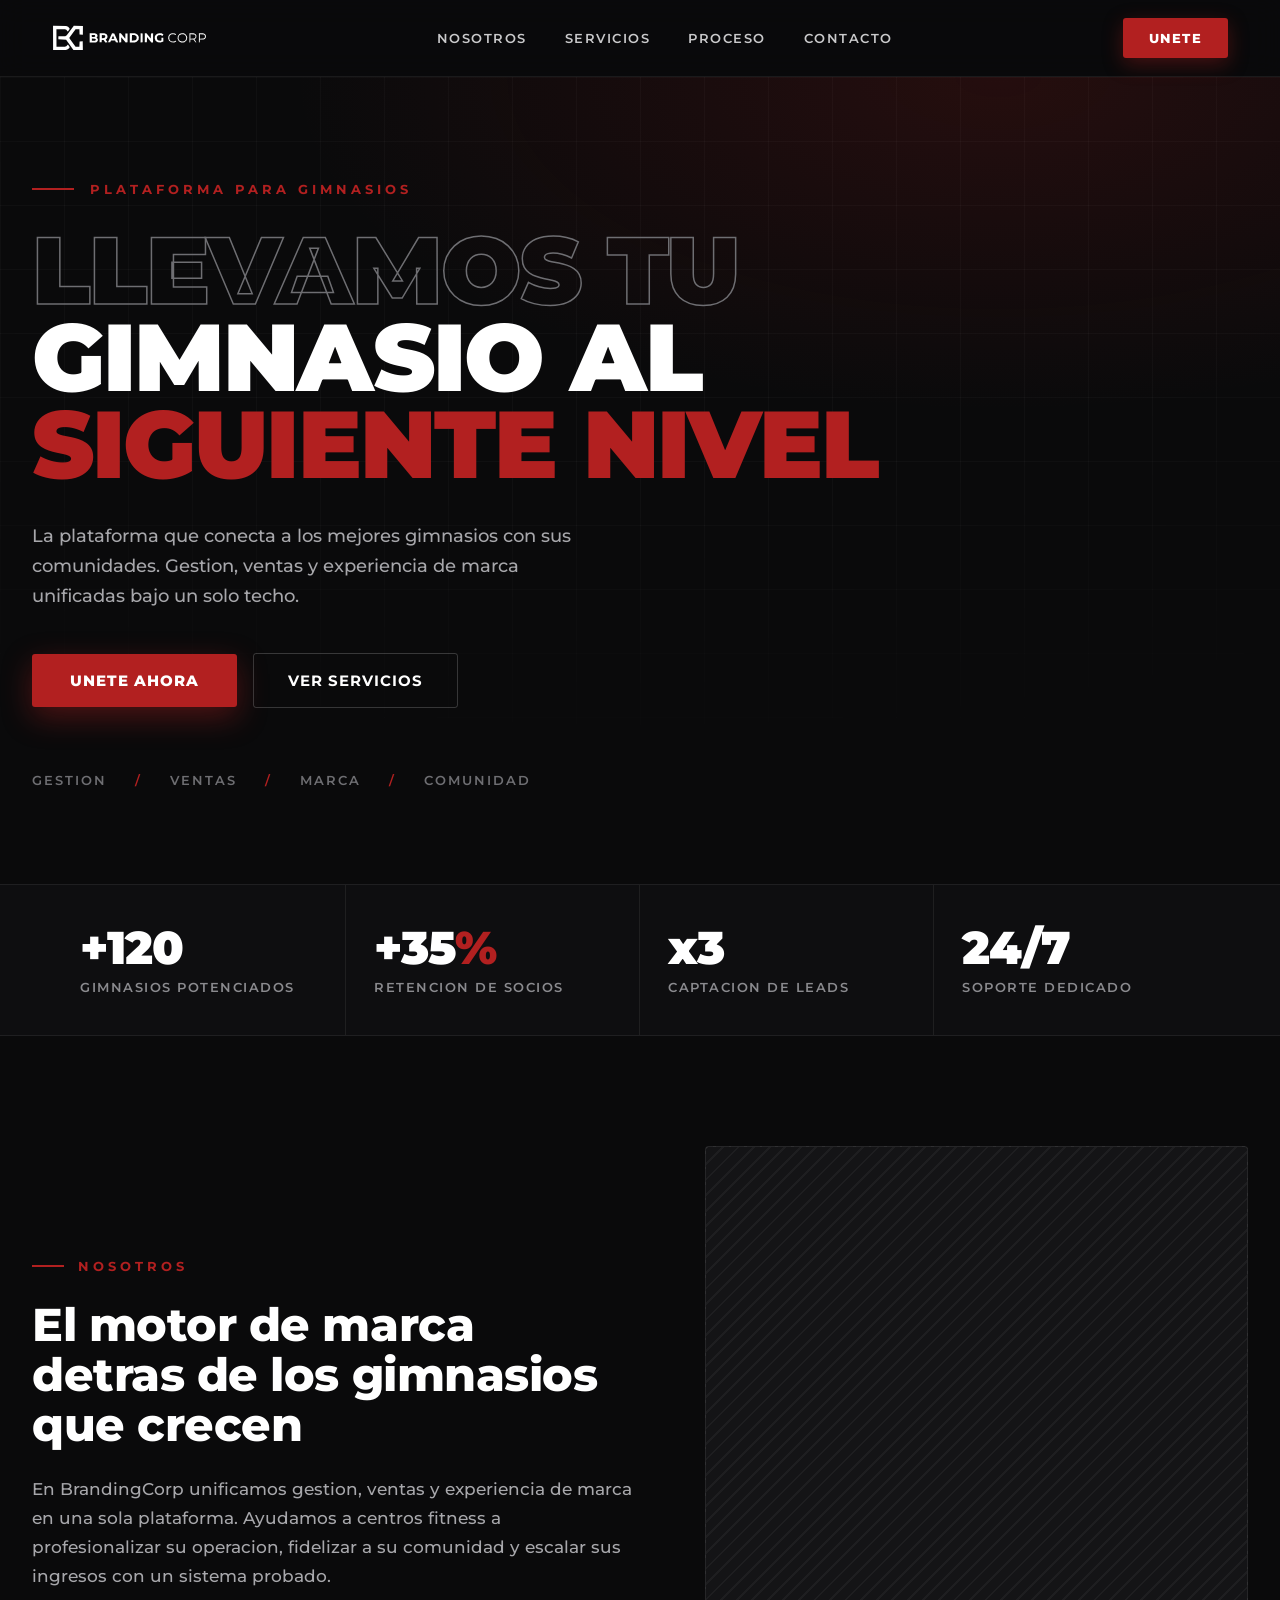
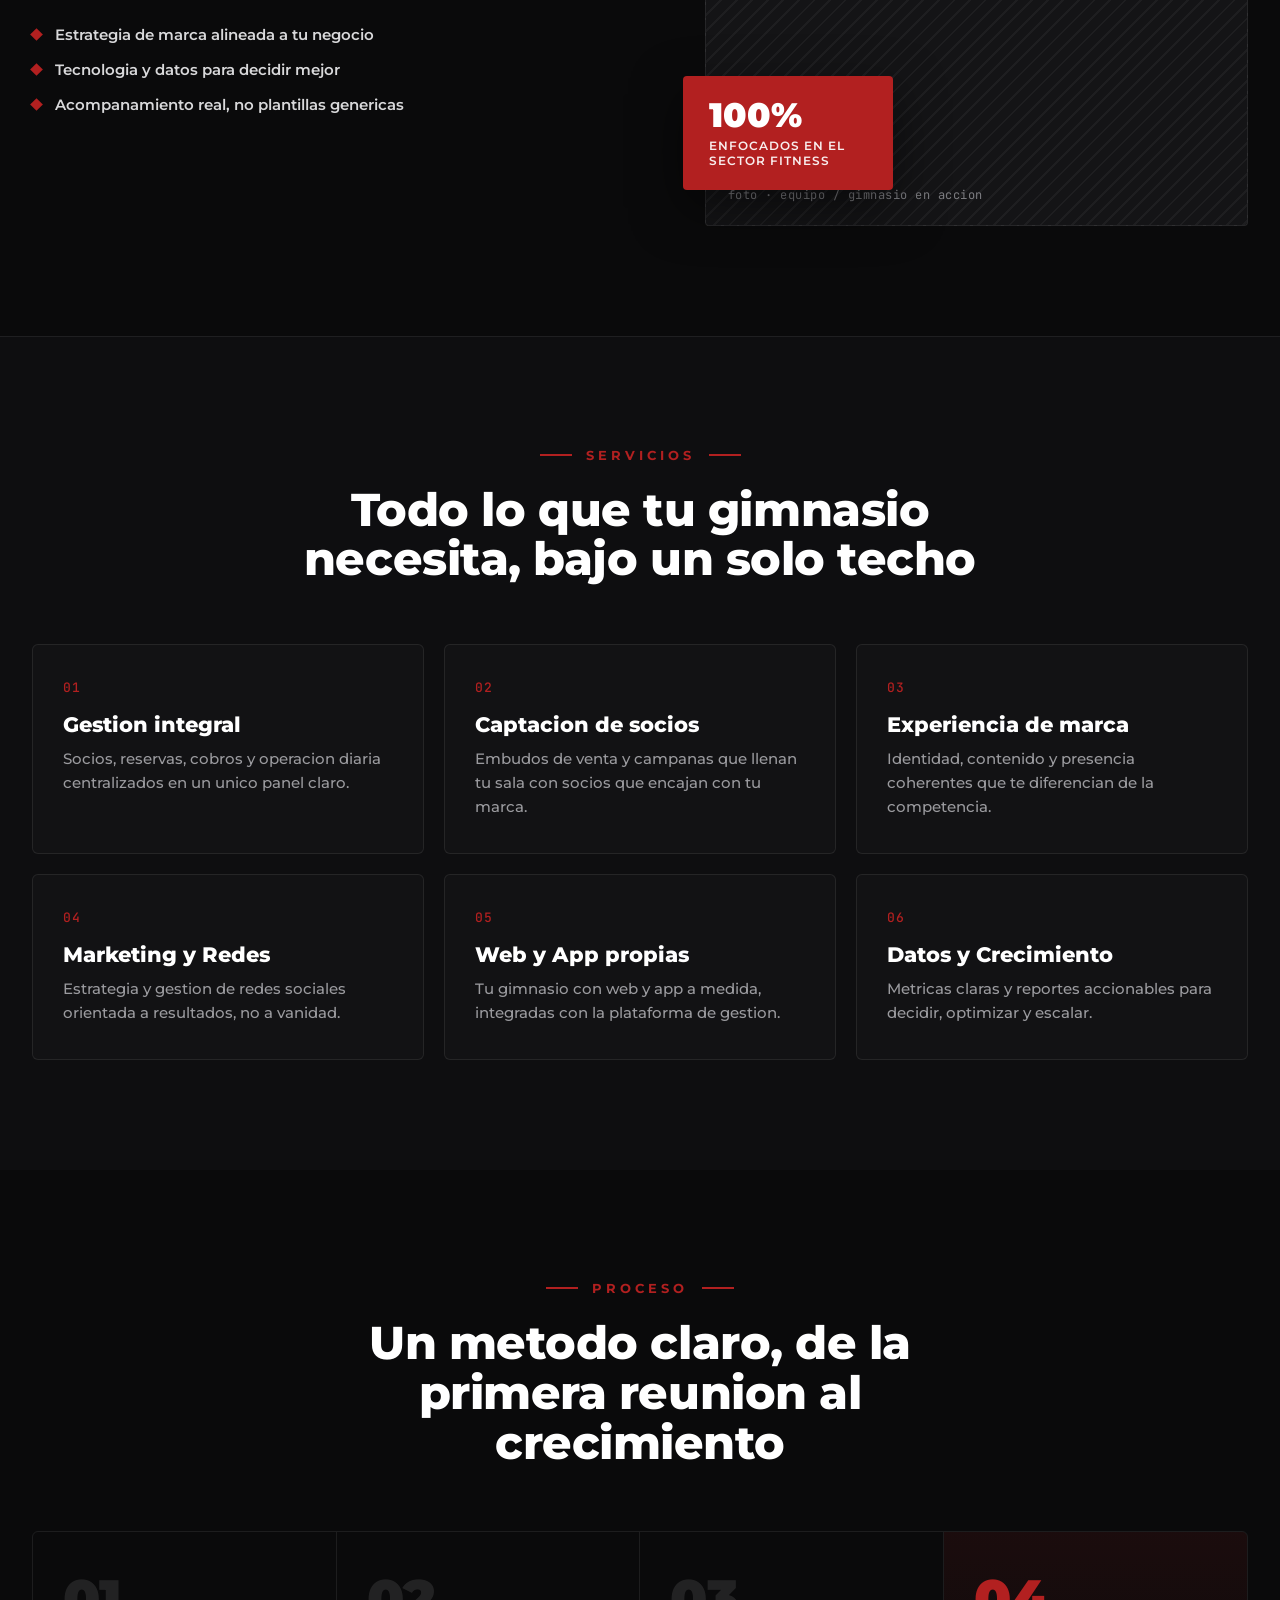
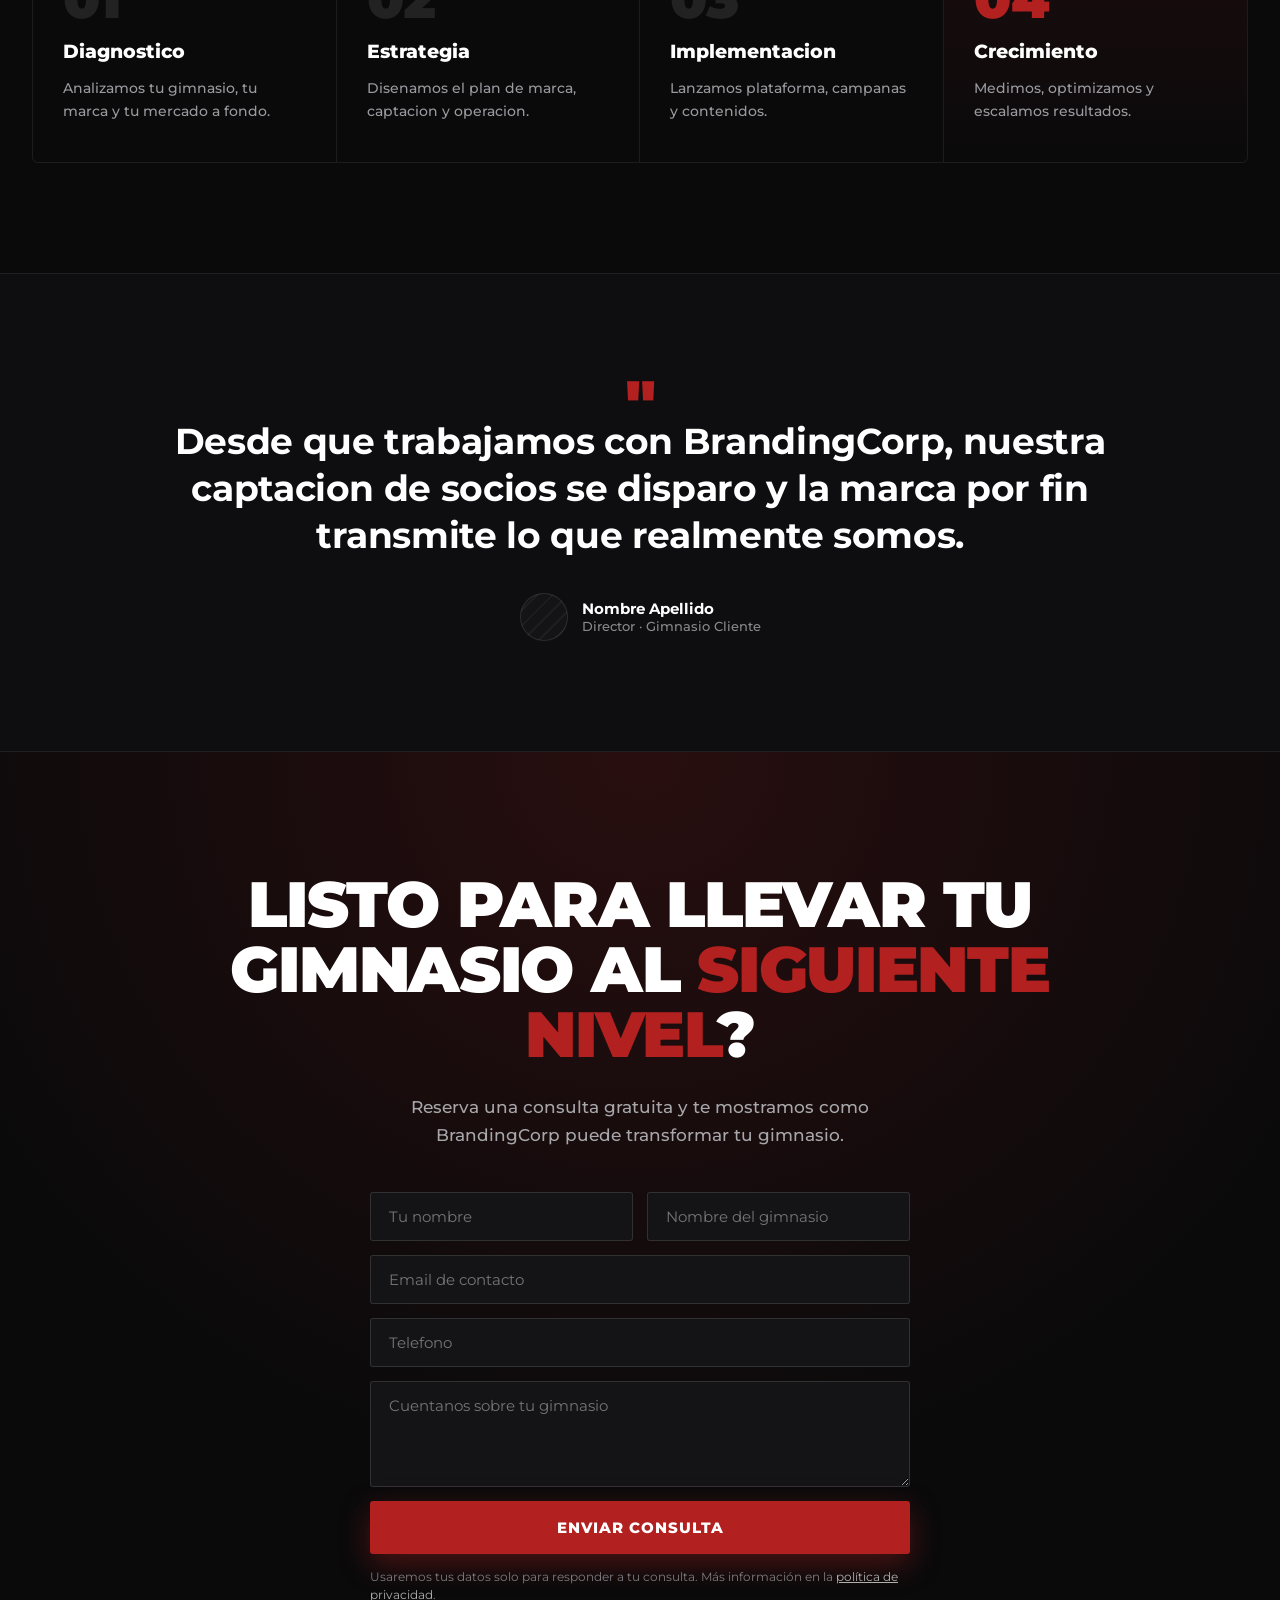
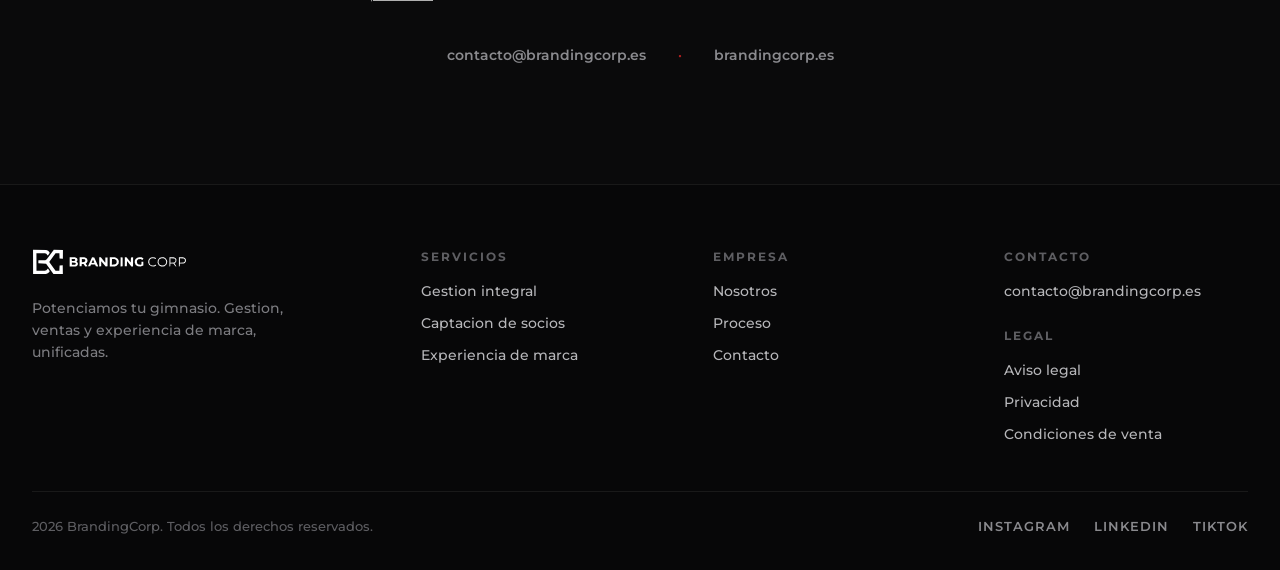
==== commit ad8c0c4c: "Páginas legales: aviso legal, privacidad y condiciones de venta; enlaces en web y tiendas Co-Authore" ====
--- a/index.html
+++ b/index.html
@@ -154,6 +154,7 @@
       <input type="tel" name="telefono" placeholder="Telefono">
       <textarea name="mensaje" placeholder="Cuentanos sobre tu gimnasio" rows="4" style="resize:vertical;"></textarea>
       <button type="submit">ENVIAR CONSULTA</button>
+      <p style="margin:0;font-size:12px;line-height:1.5;color:#7C7C80;">Usaremos tus datos solo para responder a tu consulta. Más información en la <a href="/legal/privacidad.html" style="color:#B0B0B0;">política de privacidad</a>.</p>
     </form>
     <div style="display:flex;flex-wrap:wrap;align-items:center;justify-content:center;gap:32px;margin-top:42px;color:#8A8A8E;font-size:14px;font-weight:600;">
       <span>contacto@brandingcorp.es</span><span style="color:#B22020;">·</span><span>brandingcorp.es</span>
@@ -182,6 +183,10 @@
     <div style="display:flex;flex-direction:column;gap:14px;">
       <div style="font-size:12px;font-weight:700;letter-spacing:2px;color:#5E5E62;margin-bottom:4px;">CONTACTO</div>
       <a href="mailto:contacto@brandingcorp.es" class="footer-link">contacto@brandingcorp.es</a>
+      <div style="font-size:12px;font-weight:700;letter-spacing:2px;color:#5E5E62;margin:14px 0 4px;">LEGAL</div>
+      <a href="/legal/aviso-legal.html" class="footer-link">Aviso legal</a>
+      <a href="/legal/privacidad.html" class="footer-link">Privacidad</a>
+      <a href="/legal/condiciones-venta.html" class="footer-link">Condiciones de venta</a>
     </div>
   </div>
   <div style="max-width:1240px;margin:48px auto 0;padding-top:26px;border-top:1px solid rgba(255,255,255,0.07);display:flex;flex-wrap:wrap;gap:16px;justify-content:space-between;align-items:center;">
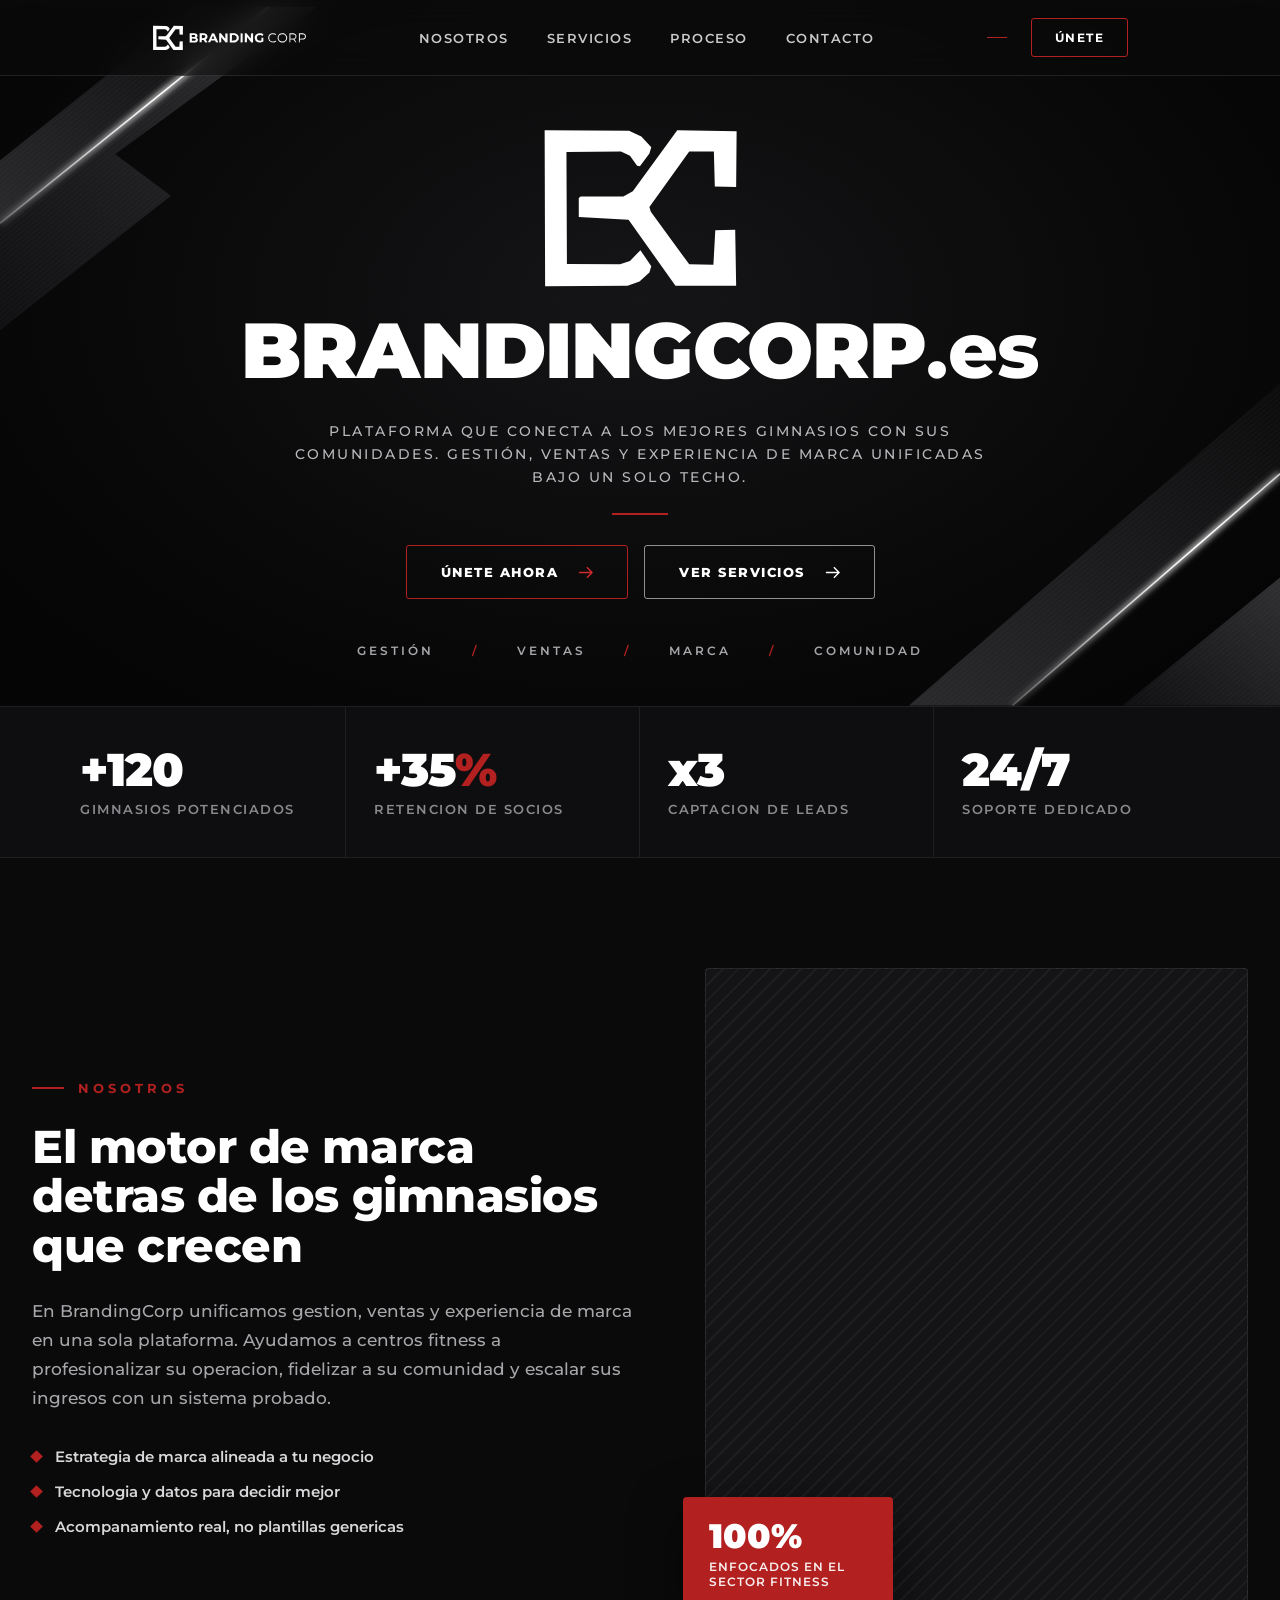
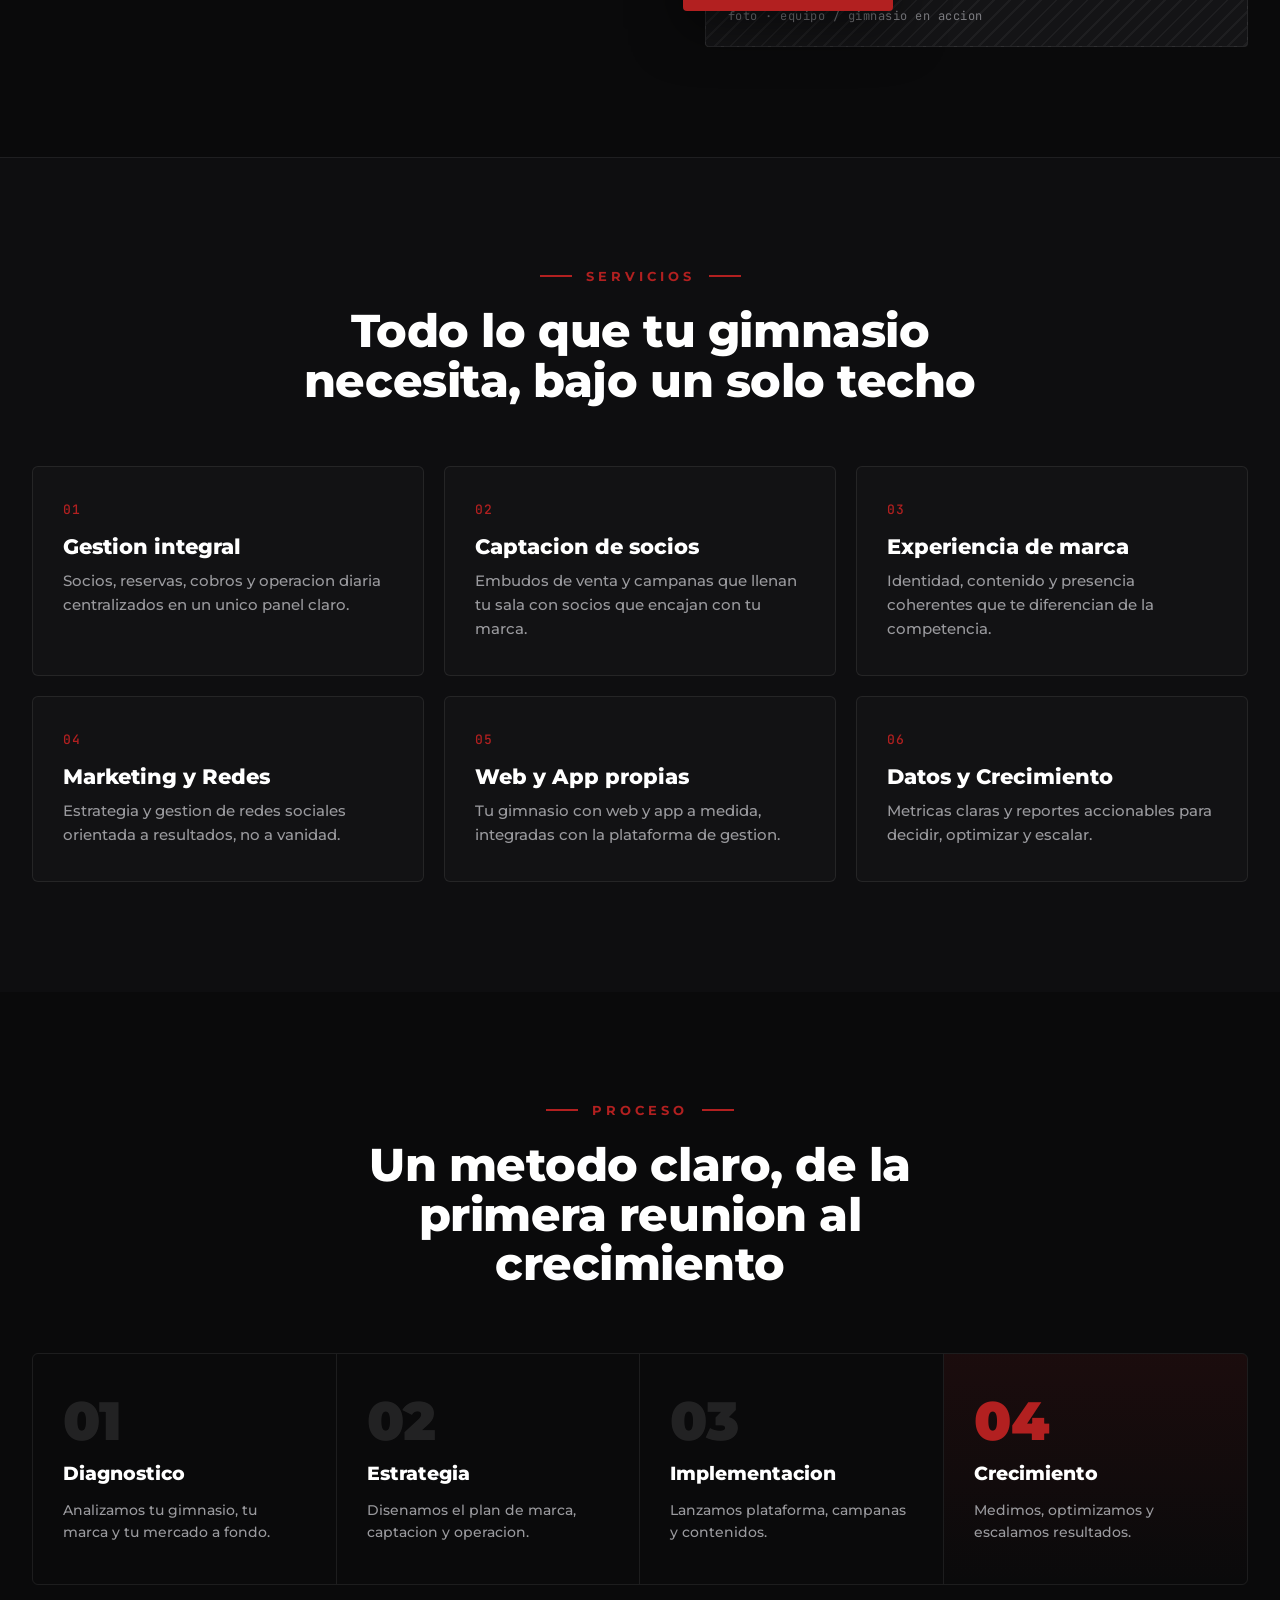
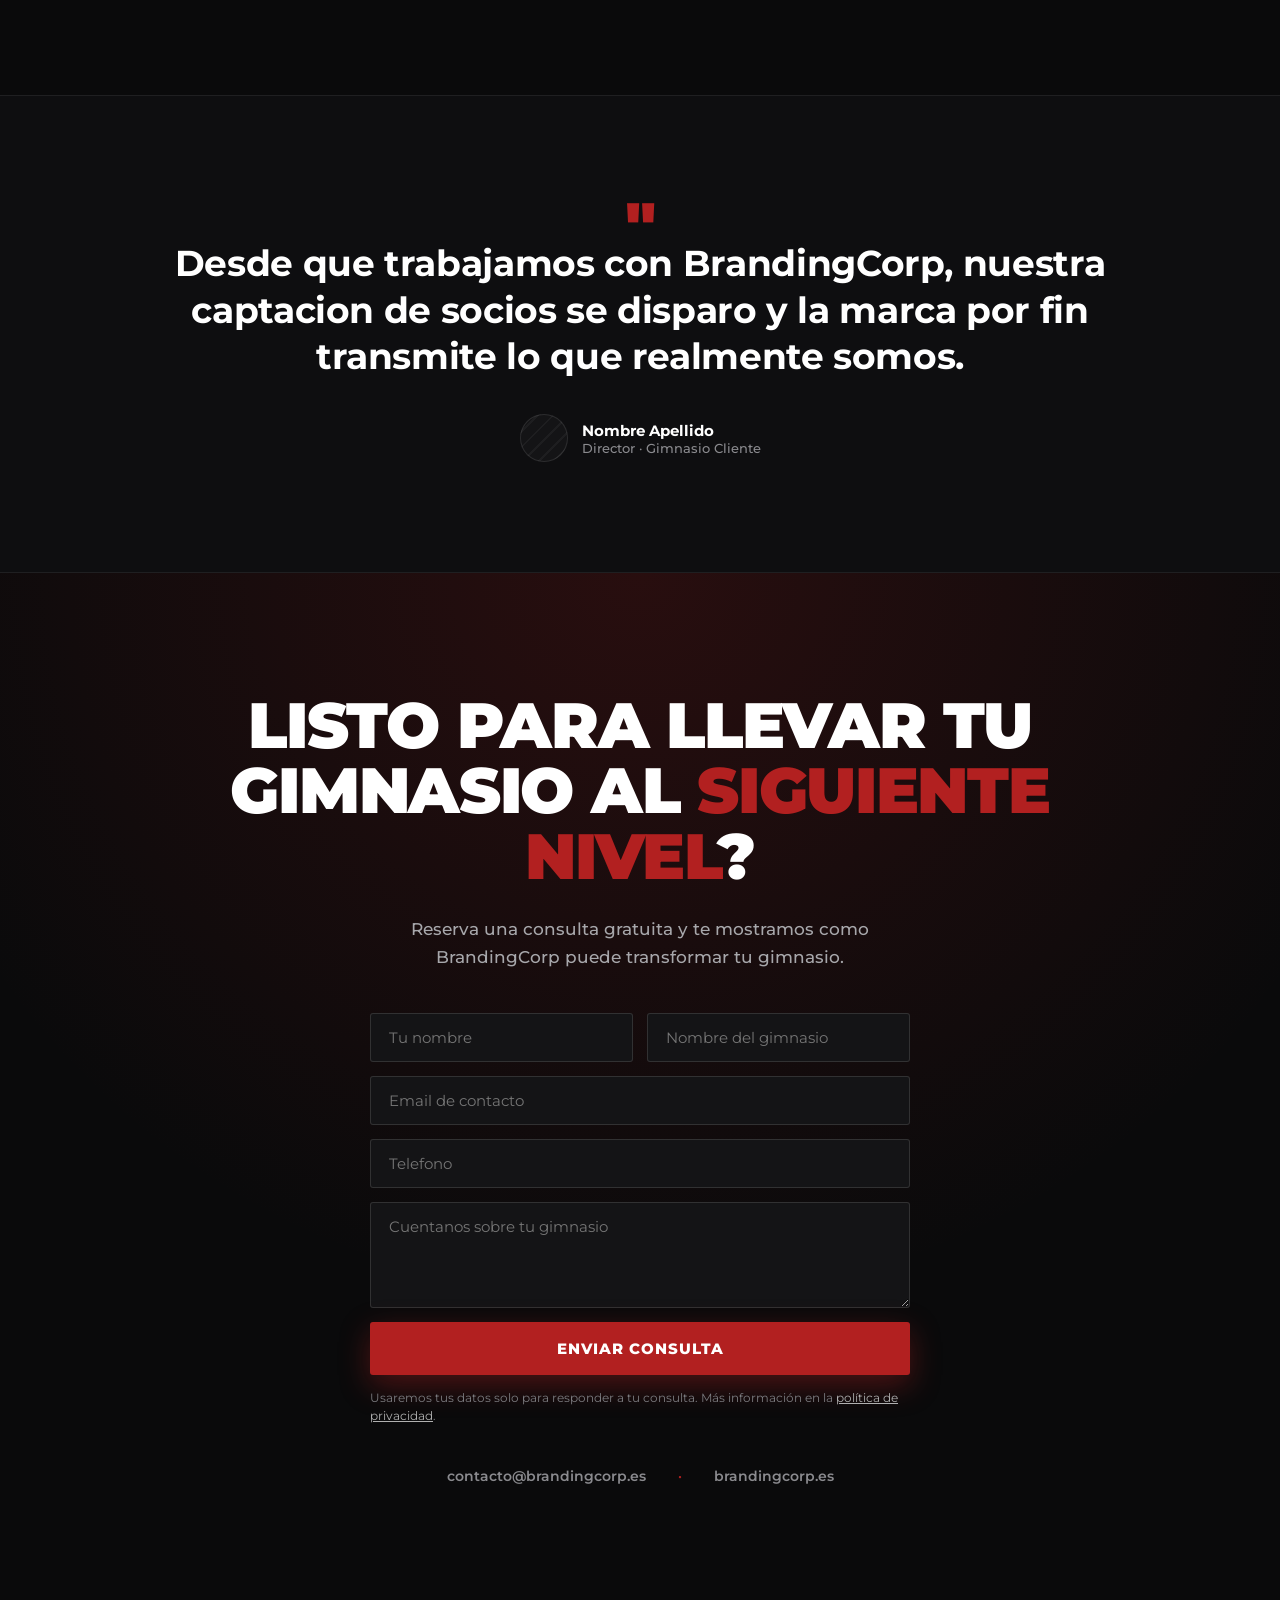
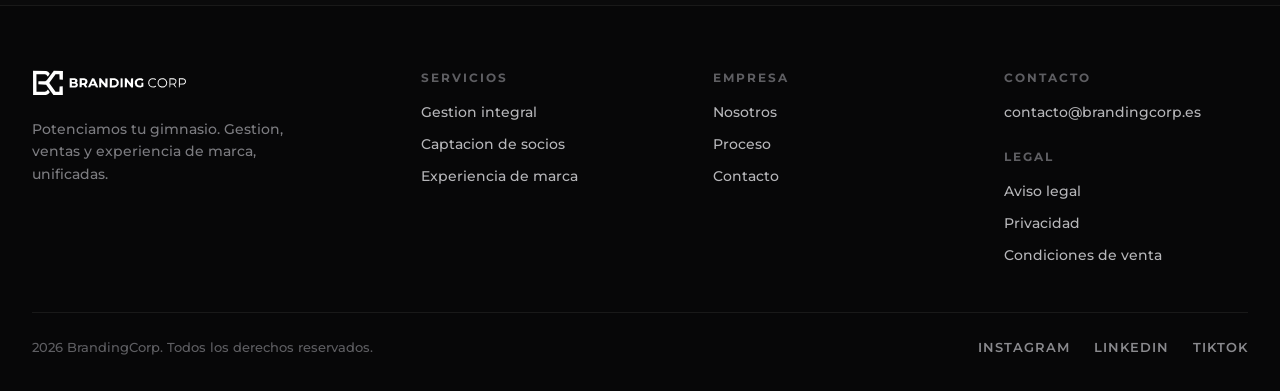
==== commit c58e5a6e: "Web: nuevo hero centrado con logo grande, diagonales y nav estilo imagen de marca Co-Authored-By: Cl" ====
--- a/index.html
+++ b/index.html
@@ -31,41 +31,98 @@
 input:focus,textarea:focus{border-color:rgba(178,32,32,0.6);}
 button[type=submit]{border:none;cursor:pointer;width:100%;font-family:Montserrat,sans-serif;background:#B22020;color:#fff;font-size:15px;font-weight:800;letter-spacing:1px;padding:17px 38px;border-radius:3px;transition:background .15s;box-shadow:0 10px 30px rgba(178,32,32,0.4);}
 button[type=submit]:hover{background:#C8302F;}
+.nav-main{max-width:1040px;margin:0 auto;padding:18px 32px;display:flex;align-items:center;justify-content:space-between;gap:24px;}
+.nav-links{display:flex;align-items:center;gap:38px;}
+.btn-line{text-decoration:none;display:inline-block;color:#fff;font-size:12px;font-weight:700;letter-spacing:1.5px;padding:11px 23px;border-radius:3px;border:1px solid #B22020;transition:background .15s;}
+.btn-line:hover{background:#B22020;}
+.nav-dash{width:20px;height:1px;background:#B22020;display:block;}
+.hero{position:relative;margin-top:-69px;padding:118px 20px 48px;overflow:hidden;background:radial-gradient(60% 70% at 50% 42%,#151517 0%,#0A0A0B 62%,#050506 100%);text-align:center;}
+.hero-deco{position:absolute;display:block;height:auto;pointer-events:none;}
+.hero-deco-tl{top:0;left:0;width:clamp(200px,25vw,500px);}
+.hero-deco-br{bottom:0;right:0;width:clamp(210px,29vw,573px);}
+.hero-inner{position:relative;max-width:900px;margin:0 auto;display:flex;flex-direction:column;align-items:center;}
+.hero-logo{display:block;width:clamp(160px,16vw,240px);height:auto;}
+.hero-title{margin:18px 0 0;color:#fff;font-weight:900;letter-spacing:-0.01em;line-height:1.05;font-size:clamp(28px,8vw,78px);}
+.hero-title span{font-weight:800;}
+.hero-text{margin:28px 0 0;max-width:720px;color:#B9B9BC;font-size:14px;line-height:1.65;font-weight:500;letter-spacing:2.5px;text-transform:uppercase;}
+.hero-rule{width:56px;height:2px;background:#B22020;display:block;margin-top:24px;}
+.hero-btn{text-decoration:none;display:inline-flex;align-items:center;gap:20px;color:#fff;font-size:13px;font-weight:800;letter-spacing:1.5px;padding:18px 34px;border-radius:3px;border:1px solid rgba(255,255,255,0.55);transition:background .15s,border-color .15s;}
+.hero-btn svg{width:15px;height:15px;display:block;}
+.hero-btn:hover{background:rgba(255,255,255,0.06);border-color:#fff;}
+.hero-btn-red{border-color:#B22020;}
+.hero-btn-red svg{color:#D22B2B;}
+.hero-btn-red:hover{background:#B22020;border-color:#B22020;}
+.hero-btn-red:hover svg{color:#fff;}
+.hero-tags{display:flex;flex-wrap:wrap;justify-content:center;gap:12px 38px;margin-top:44px;color:#A7A7AB;font-size:12px;font-weight:600;letter-spacing:3px;}
+.hero-tags i{color:#B22020;font-style:normal;}
+@media (max-width:820px){
+  .nav-main{flex-wrap:wrap;gap:12px 20px;padding:14px 20px;}
+  .nav-links{order:3;width:100%;justify-content:space-between;gap:12px;}
+  .nav-link{font-size:11px;letter-spacing:1px;}
+  .nav-dash{display:none;}
+  .hero{margin-top:-94px;padding-top:130px;}
+  .hero-deco{opacity:.55;}
+  .hero-text{font-size:12px;letter-spacing:1.5px;}
+  .hero-tags{gap:10px 11px;margin-top:44px;font-size:11px;letter-spacing:1px;}
+}
 </style>
 </head>
 <body>
 
-<header style="position:sticky;top:0;z-index:50;background:rgba(10,10,11,0.82);backdrop-filter:blur(14px);border-bottom:1px solid rgba(255,255,255,0.07);">
-  <nav style="max-width:1240px;margin:0 auto;padding:18px 32px;display:flex;align-items:center;justify-content:space-between;gap:24px;">
+<header style="position:sticky;top:0;z-index:50;background:rgba(10,10,11,0.6);backdrop-filter:blur(14px);border-bottom:1px solid rgba(255,255,255,0.1);">
+  <nav class="nav-main">
     <a href="#top" style="display:flex;align-items:center;text-decoration:none;flex:none;">
       <svg style="height:26px;width:auto;display:block;" xmlns="http://www.w3.org/2000/svg" viewBox="0 0 524 88" fill="none" role="img" aria-label="Branding Corp"><path d="M3.50,2.75 L48.00,3.00 L54.50,6.00 L59.75,11.75 L58.75,15.00 L53.75,21.75 L52.25,21.50 L48.50,16.25 L43.75,14.00 L15.00,14.25 L15.25,73.25 L43.25,73.50 L48.50,71.75 L54.00,66.00 L59.75,74.50 L58.75,77.75 L53.50,82.50 L47.25,84.75 L3.75,85.00 L3.50,3.00Z M73.25,2.75 L104.75,3.25 L104.50,32.75 L93.25,32.50 L92.75,14.00 L79.75,14.00 L58.75,43.25 L59.50,45.75 L79.75,73.50 L92.50,73.75 L93.50,55.50 L104.00,55.25 L104.50,84.75 L72.50,84.75 L47.75,50.00 L21.50,48.50 L21.50,38.50 L22.50,37.75 L45.00,37.75 L50.00,35.00 L73.25,3.00Z M362.75,27.50 L371.00,28.25 L376.00,31.00 L377.25,33.25 L373.25,37.00 L368.25,34.00 L359.50,35.00 L356.25,38.25 L355.00,41.75 L356.25,48.75 L360.75,52.75 L368.75,53.00 L370.50,51.50 L370.50,43.50 L376.75,43.00 L377.00,55.75 L367.50,59.50 L358.25,58.75 L351.00,53.75 L347.75,45.75 L348.00,39.25 L350.75,33.75 L356.25,29.25 L362.75,27.75Z M408.50,27.75 L416.50,29.00 L420.50,32.75 L418.00,34.00 L412.75,31.00 L406.25,31.00 L403.00,32.25 L399.00,35.75 L397.00,39.50 L397.25,48.25 L400.50,53.00 L406.00,56.00 L413.00,56.00 L418.00,53.00 L419.75,53.25 L420.25,55.50 L413.75,59.00 L404.25,58.75 L396.25,53.25 L393.25,46.00 L394.00,38.00 L396.75,33.25 L402.50,29.00 L408.50,28.00Z M440.00,27.75 L446.25,28.25 L451.75,31.00 L456.75,37.75 L457.75,43.25 L455.75,51.50 L448.50,58.00 L443.50,59.25 L437.00,59.00 L429.25,54.75 L425.00,46.25 L426.00,37.25 L432.25,30.00 L440.00,28.00Z M127.50,28.00 L145.00,28.00 L151.25,30.25 L153.75,33.50 L154.00,38.00 L150.75,43.00 L154.00,45.50 L155.50,49.00 L154.75,54.50 L150.50,58.00 L146.75,59.00 L127.50,59.00 L127.50,28.25Z M161.25,28.00 L177.00,28.00 L181.50,29.25 L185.75,32.50 L187.75,37.00 L187.75,41.50 L186.00,45.75 L182.00,49.00 L182.00,50.25 L188.00,58.25 L180.50,59.00 L174.50,50.50 L168.50,50.50 L168.00,58.75 L161.00,58.75 L161.25,28.25Z M203.25,28.00 L210.75,28.75 L223.75,57.75 L223.50,59.00 L216.25,58.75 L213.50,52.50 L199.75,52.50 L197.00,58.75 L189.50,58.50 L203.25,28.25Z M227.50,28.00 L233.00,28.00 L247.25,45.50 L248.25,45.50 L248.25,28.50 L255.75,28.75 L255.75,58.50 L249.50,59.00 L234.25,41.25 L234.25,58.50 L227.50,59.00 L227.50,28.25Z M263.25,28.00 L279.75,28.00 L284.75,29.25 L290.75,33.50 L294.00,40.50 L293.00,50.00 L286.50,57.00 L280.25,59.00 L263.25,59.00 L263.25,28.25Z M300.00,28.00 L306.75,28.50 L306.75,58.50 L299.75,59.00 L300.00,28.25Z M314.25,28.00 L319.75,28.00 L334.25,45.75 L335.00,28.50 L342.25,28.25 L342.00,59.00 L336.25,59.00 L321.75,41.00 L321.00,58.75 L314.00,58.75 L314.25,28.25Z M465.25,28.00 L479.00,28.00 L483.50,29.25 L487.00,32.00 L489.00,36.25 L487.75,44.25 L482.25,48.50 L488.75,59.00 L485.50,58.75 L478.50,49.00 L468.25,49.25 L468.00,58.75 L465.25,59.00 L465.25,28.25Z M497.25,28.00 L511.00,28.00 L515.50,29.25 L519.00,32.00 L521.00,36.25 L520.75,42.00 L517.25,47.00 L512.75,49.00 L500.50,49.25 L500.00,58.75 L497.25,59.00 L497.25,28.25Z M438.25,31.00 L431.25,35.00 L429.00,38.75 L428.25,44.75 L429.00,48.25 L432.25,53.00 L440.00,56.25 L447.50,55.00 L451.75,51.50 L454.00,46.75 L454.00,40.50 L452.00,36.00 L449.00,33.00 L444.50,31.00 L438.50,31.00Z M468.50,31.00 L468.50,46.25 L481.00,45.75 L484.75,42.75 L485.75,39.00 L485.00,35.00 L482.00,32.00 L468.75,31.00Z M500.50,31.00 L500.50,46.25 L512.75,45.75 L516.75,42.75 L517.75,39.00 L516.75,34.50 L514.00,32.00 L500.75,31.00Z M135.50,33.50 L134.25,34.25 L135.00,40.75 L143.00,40.75 L146.75,38.00 L144.75,34.00 L135.75,33.50Z M168.75,34.00 L168.75,44.75 L177.00,44.25 L180.25,41.00 L180.00,36.75 L178.50,35.00 L169.00,34.00Z M270.75,34.00 L270.25,53.00 L282.00,52.00 L285.00,49.50 L286.75,44.75 L286.00,39.25 L283.50,36.00 L278.75,34.00 L271.00,34.00Z M206.50,36.00 L202.00,46.00 L202.50,47.00 L211.00,46.75 L206.75,36.00Z M135.00,46.00 L135.00,53.50 L145.50,53.25 L148.25,50.50 L148.00,48.00 L145.50,46.25 L135.25,46.00Z" fill="#FFFFFF" fill-rule="evenodd"/></svg>
     </a>
-    <div style="display:flex;align-items:center;gap:38px;">
+    <div class="nav-links">
       <a href="#nosotros" class="nav-link">NOSOTROS</a>
       <a href="#servicios" class="nav-link">SERVICIOS</a>
       <a href="#proceso" class="nav-link">PROCESO</a>
       <a href="#contacto" class="nav-link">CONTACTO</a>
     </div>
-    <a href="#contacto" class="btn-red">UNETE</a>
+    <div style="display:flex;align-items:center;gap:24px;flex:none;">
+      <span class="nav-dash"></span>
+      <a href="#contacto" class="btn-line">ÚNETE</a>
+    </div>
   </nav>
 </header>
 
-<section id="top" style="position:relative;padding:104px 32px 96px;overflow:hidden;background:radial-gradient(120% 90% at 78% 0%,rgba(178,32,32,0.16) 0%,rgba(178,32,32,0) 46%),#0A0A0B;">
-  <div style="position:absolute;inset:0;background-image:linear-gradient(rgba(255,255,255,0.028) 1px,transparent 1px),linear-gradient(90deg,rgba(255,255,255,0.028) 1px,transparent 1px);background-size:64px 64px;mask-image:radial-gradient(120% 80% at 50% 20%,#000 40%,transparent 85%);"></div>
-  <div style="position:relative;max-width:1240px;margin:0 auto;">
-    <div style="display:flex;align-items:center;gap:16px;margin-bottom:30px;"><span style="width:42px;height:2px;background:#B22020;display:block;"></span><span style="color:#B22020;font-size:13px;font-weight:700;letter-spacing:4px;">PLATAFORMA PARA GIMNASIOS</span></div>
-    <h1 style="margin:0;max-width:980px;font-weight:900;letter-spacing:-0.02em;line-height:0.92;font-size:clamp(46px,7.4vw,108px);text-transform:uppercase;">
-      <span style="display:block;color:transparent;-webkit-text-stroke:1.5px #6E6E72;">Llevamos tu</span>
-      <span style="display:block;color:#FFFFFF;">Gimnasio al</span>
-      <span style="display:block;color:#B22020;">Siguiente nivel</span>
-    </h1>
-    <p style="margin:34px 0 0;max-width:560px;font-size:18px;line-height:1.65;color:#A7A7AB;font-weight:500;">La plataforma que conecta a los mejores gimnasios con sus comunidades. Gestion, ventas y experiencia de marca unificadas bajo un solo techo.</p>
-    <div style="display:flex;flex-wrap:wrap;align-items:center;gap:16px;margin-top:42px;">
-      <a href="#contacto" class="btn-red-lg">UNETE AHORA</a>
-      <a href="#servicios" class="btn-outline">VER SERVICIOS</a>
-    </div>
-    <div style="display:flex;flex-wrap:wrap;gap:28px;margin-top:64px;color:#6E6E72;font-size:13px;font-weight:600;letter-spacing:2px;">
-      <span>GESTION</span><span style="color:#B22020;">/</span><span>VENTAS</span><span style="color:#B22020;">/</span><span>MARCA</span><span style="color:#B22020;">/</span><span>COMUNIDAD</span>
+<section id="top" class="hero">
+  <svg class="hero-deco hero-deco-tl" xmlns="http://www.w3.org/2000/svg" viewBox="0 0 500 510" fill="none" aria-hidden="true">
+    <defs>
+      <pattern id="heroBrush" width="6" height="6" patternUnits="userSpaceOnUse" patternTransform="rotate(-39)"><rect width="6" height="1" fill="#FFFFFF" fill-opacity=".035"/></pattern>
+      <linearGradient id="heroBand" x1="0" y1="1" x2="1" y2="0"><stop offset="0" stop-color="#2A2A2D"/><stop offset="1" stop-color="#0C0C0D"/></linearGradient>
+      <linearGradient id="heroShard" x1="0" y1="1" x2="1" y2="0"><stop offset="0" stop-color="#101012"/><stop offset="1" stop-color="#303033"/></linearGradient>
+      <linearGradient id="heroLineTL" gradientUnits="userSpaceOnUse" x1="0" y1="338" x2="420" y2="0"><stop offset="0" stop-color="#FFFFFF" stop-opacity=".25"/><stop offset=".6" stop-color="#FFFFFF"/><stop offset="1" stop-color="#FFFFFF" stop-opacity=".35"/></linearGradient>
+      <linearGradient id="heroLineBR" gradientUnits="userSpaceOnUse" x1="1570" y1="793" x2="1983" y2="435"><stop offset="0" stop-color="#FFFFFF" stop-opacity=".2"/><stop offset=".7" stop-color="#FFFFFF"/><stop offset="1" stop-color="#FFFFFF" stop-opacity=".7"/></linearGradient>
+      <filter id="heroGlow" x="-20%" y="-20%" width="140%" height="140%"><feGaussianBlur stdDeviation="5"/></filter>
+    </defs>
+    <path d="M0 240 300 0H420L0 338Z" fill="url(#heroBand)"/>
+    <path d="M0 240 300 0H420L0 338Z" fill="url(#heroBrush)"/>
+    <path d="M0 338 420 0H495L180 230 267 295 0 505Z" fill="url(#heroShard)"/>
+    <path d="M0 338 420 0H495L180 230 267 295 0 505Z" fill="url(#heroBrush)"/>
+    <path d="M0 338 420 0" stroke="url(#heroLineTL)" stroke-width="7" filter="url(#heroGlow)"/>
+    <path d="M0 338 420 0" stroke="url(#heroLineTL)" stroke-width="2.5"/>
+  </svg>
+  <svg class="hero-deco hero-deco-br" xmlns="http://www.w3.org/2000/svg" viewBox="1410 295 573 498" fill="none" aria-hidden="true">
+    <path d="M1410 793 1983 295V435L1570 793Z" fill="url(#heroBand)"/>
+    <path d="M1410 793 1983 295V435L1570 793Z" fill="url(#heroBrush)"/>
+    <path d="M1740 793 1983 595V793Z" fill="url(#heroShard)"/>
+    <path d="M1740 793 1983 595V793Z" fill="url(#heroBrush)"/>
+    <path d="M1570 793 1983 435" stroke="url(#heroLineBR)" stroke-width="7" filter="url(#heroGlow)"/>
+    <path d="M1570 793 1983 435" stroke="url(#heroLineBR)" stroke-width="2.5"/>
+  </svg>
+  <div class="hero-inner">
+    <svg class="hero-logo" xmlns="http://www.w3.org/2000/svg" viewBox="0 0 108 88" role="img" aria-label="Branding Corp"><path d="M3.50,2.75 L48.00,3.00 L54.50,6.00 L59.75,11.75 L58.75,15.00 L53.75,21.75 L52.25,21.50 L48.50,16.25 L43.75,14.00 L15.00,14.25 L15.25,73.25 L43.25,73.50 L48.50,71.75 L54.00,66.00 L59.75,74.50 L58.75,77.75 L53.50,82.50 L47.25,84.75 L3.75,85.00 L3.50,3.00Z M73.25,2.75 L104.75,3.25 L104.50,32.75 L93.25,32.50 L92.75,14.00 L79.75,14.00 L58.75,43.25 L59.50,45.75 L79.75,73.50 L92.50,73.75 L93.50,55.50 L104.00,55.25 L104.50,84.75 L72.50,84.75 L47.75,50.00 L21.50,48.50 L21.50,38.50 L22.50,37.75 L45.00,37.75 L50.00,35.00 L73.25,3.00Z" fill="#FFFFFF" fill-rule="evenodd"/></svg>
+    <h1 class="hero-title">BRANDINGCORP<span>.es</span></h1>
+    <p class="hero-text">Plataforma que conecta a los mejores gimnasios con sus comunidades. Gestión, ventas y experiencia de marca unificadas bajo un solo techo.</p>
+    <span class="hero-rule"></span>
+    <div style="display:flex;flex-wrap:wrap;justify-content:center;gap:16px;margin-top:30px;">
+      <a href="#contacto" class="hero-btn hero-btn-red">ÚNETE AHORA <svg viewBox="0 0 16 16" fill="none" stroke="currentColor" stroke-width="1.5" aria-hidden="true"><path d="M1 8H15M9.5 2.5 15 8 9.5 13.5"/></svg></a>
+      <a href="#servicios" class="hero-btn">VER SERVICIOS <svg viewBox="0 0 16 16" fill="none" stroke="currentColor" stroke-width="1.5" aria-hidden="true"><path d="M1 8H15M9.5 2.5 15 8 9.5 13.5"/></svg></a>
+    </div>
+    <div class="hero-tags">
+      <span>GESTIÓN</span><i>/</i><span>VENTAS</span><i>/</i><span>MARCA</span><i>/</i><span>COMUNIDAD</span>
     </div>
   </div>
 </section>
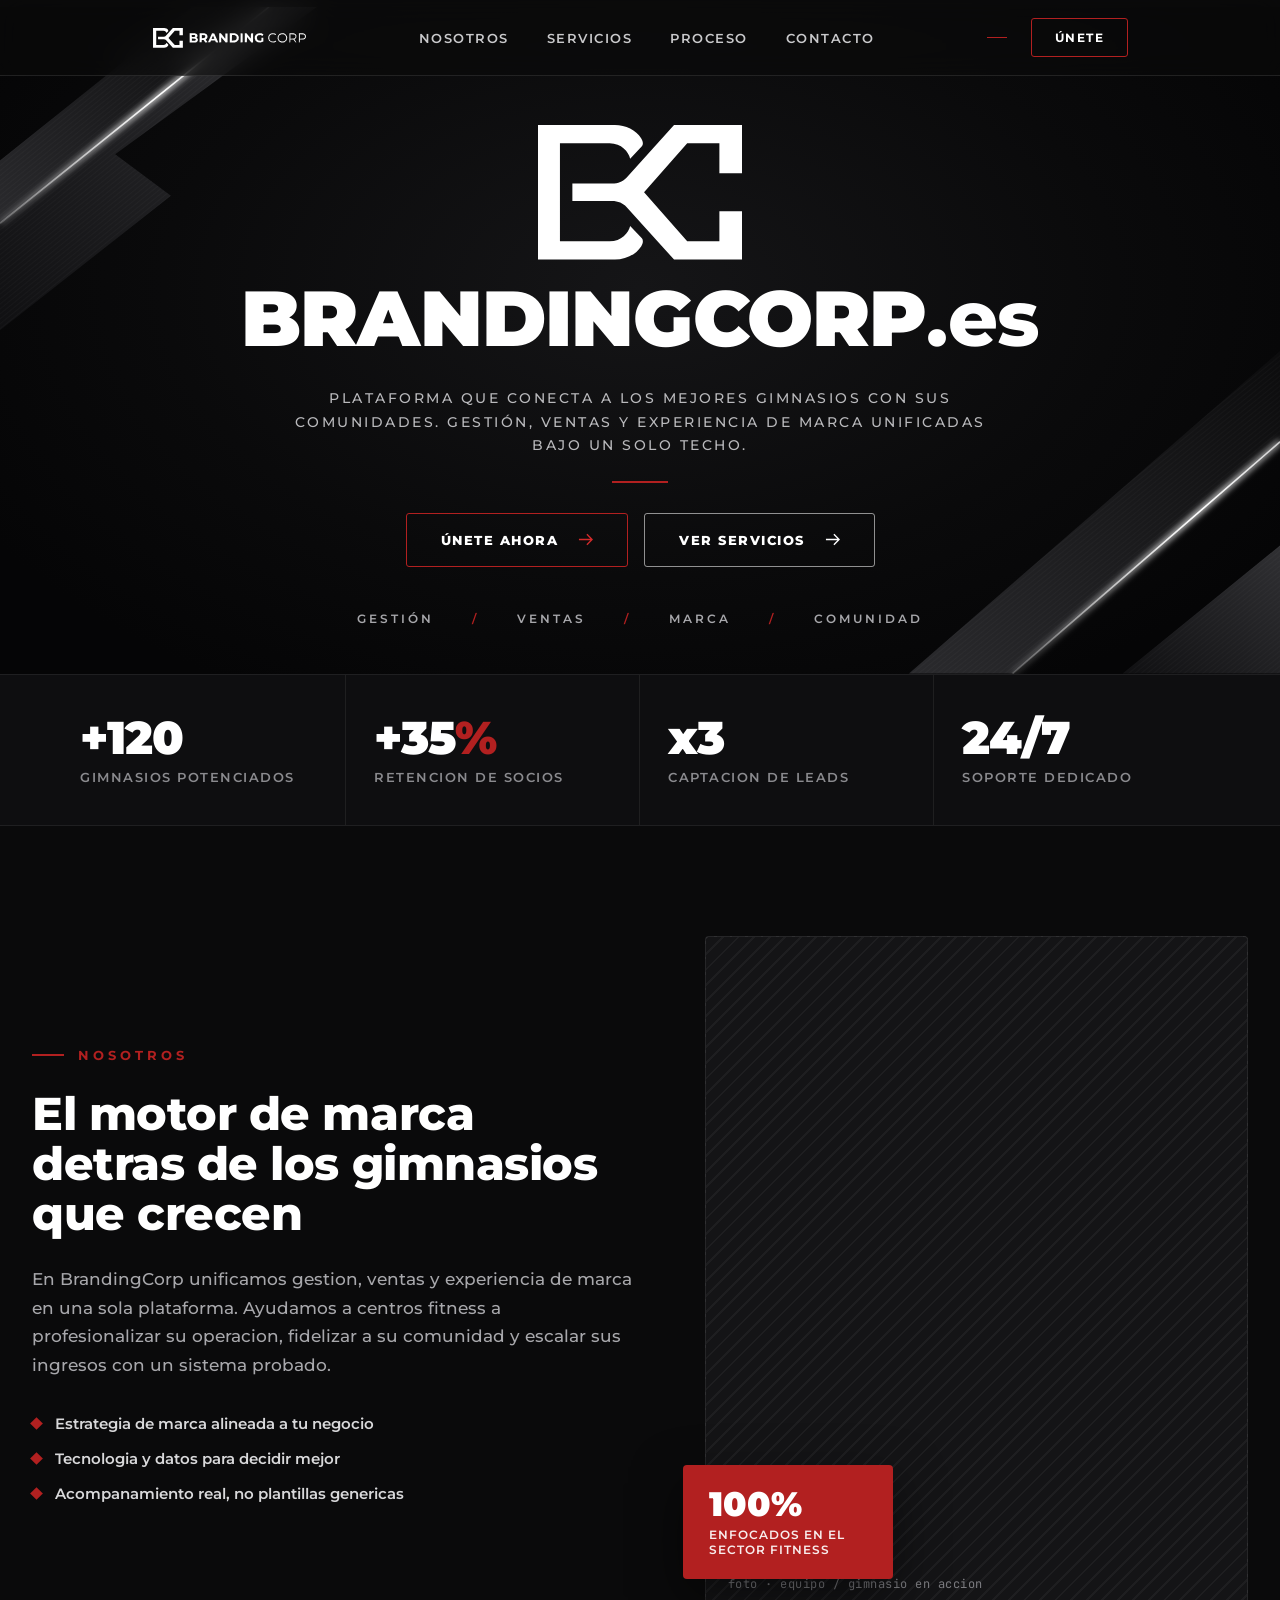
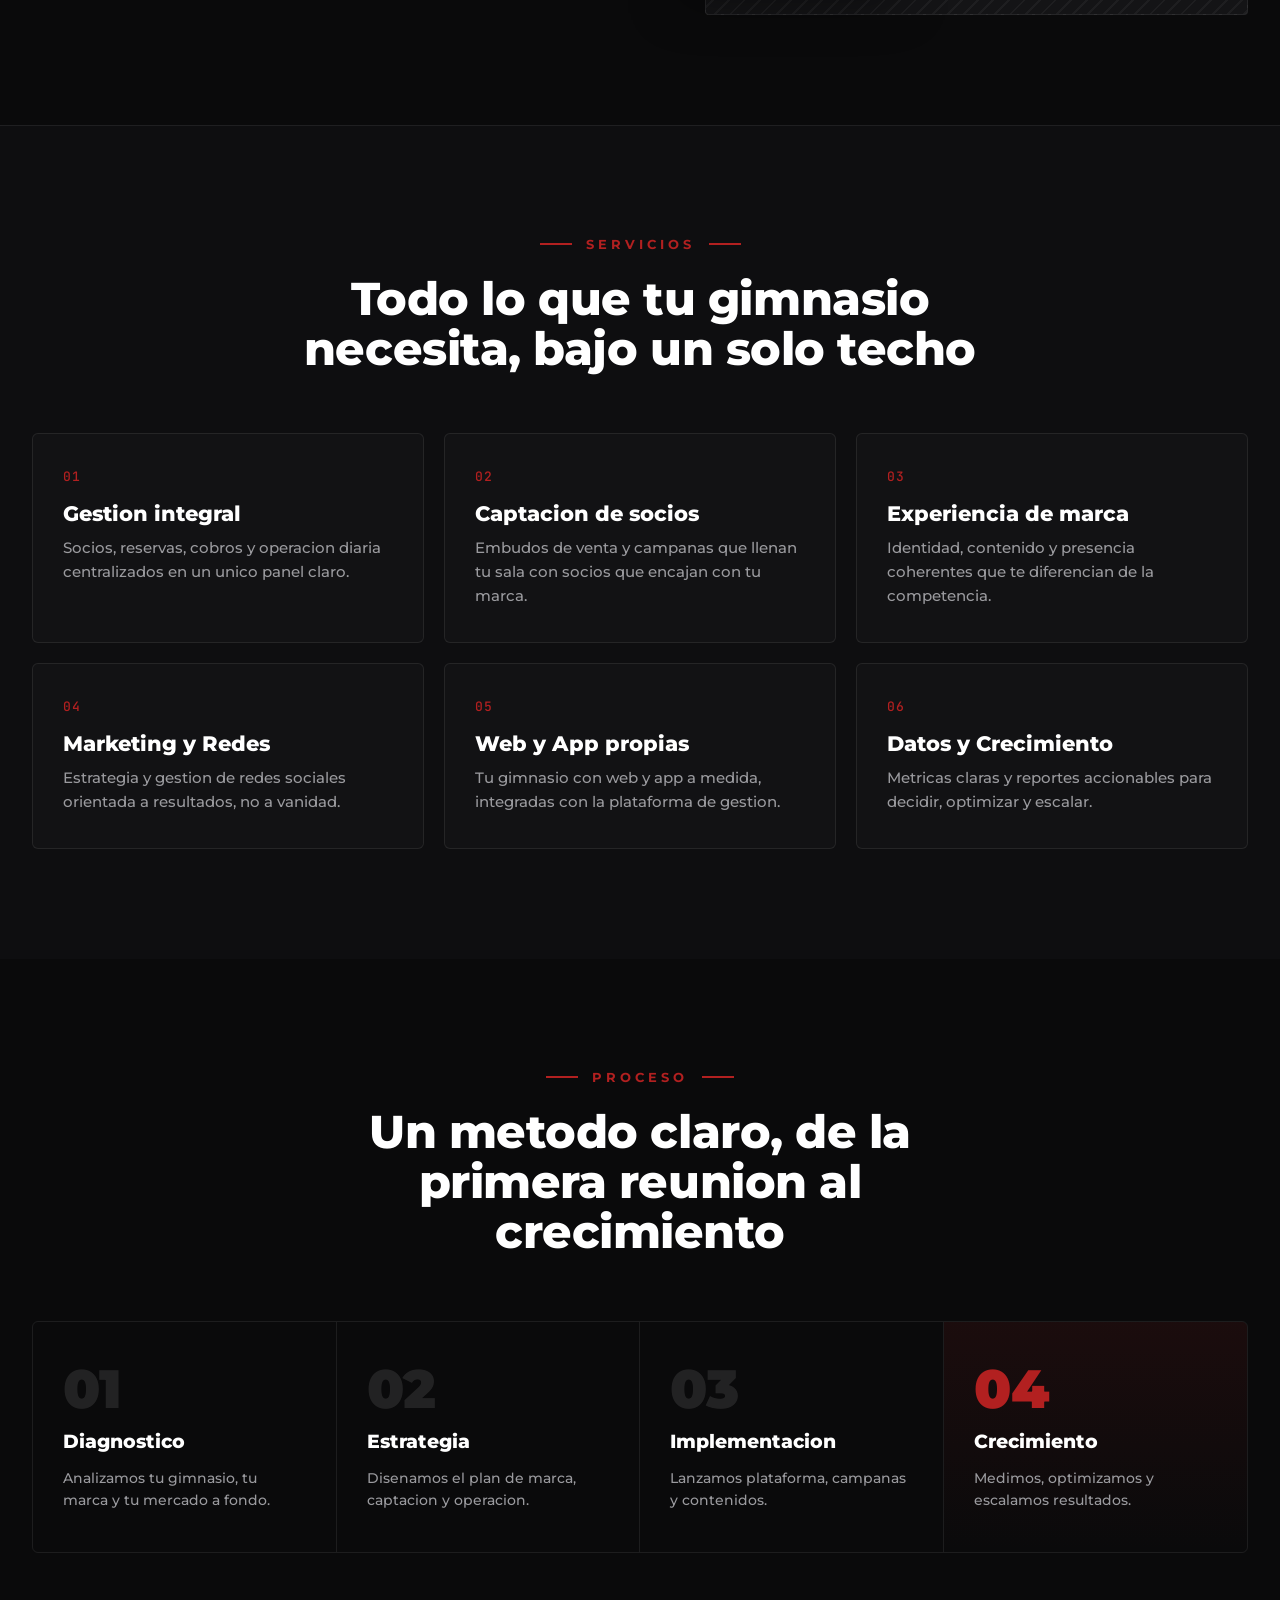
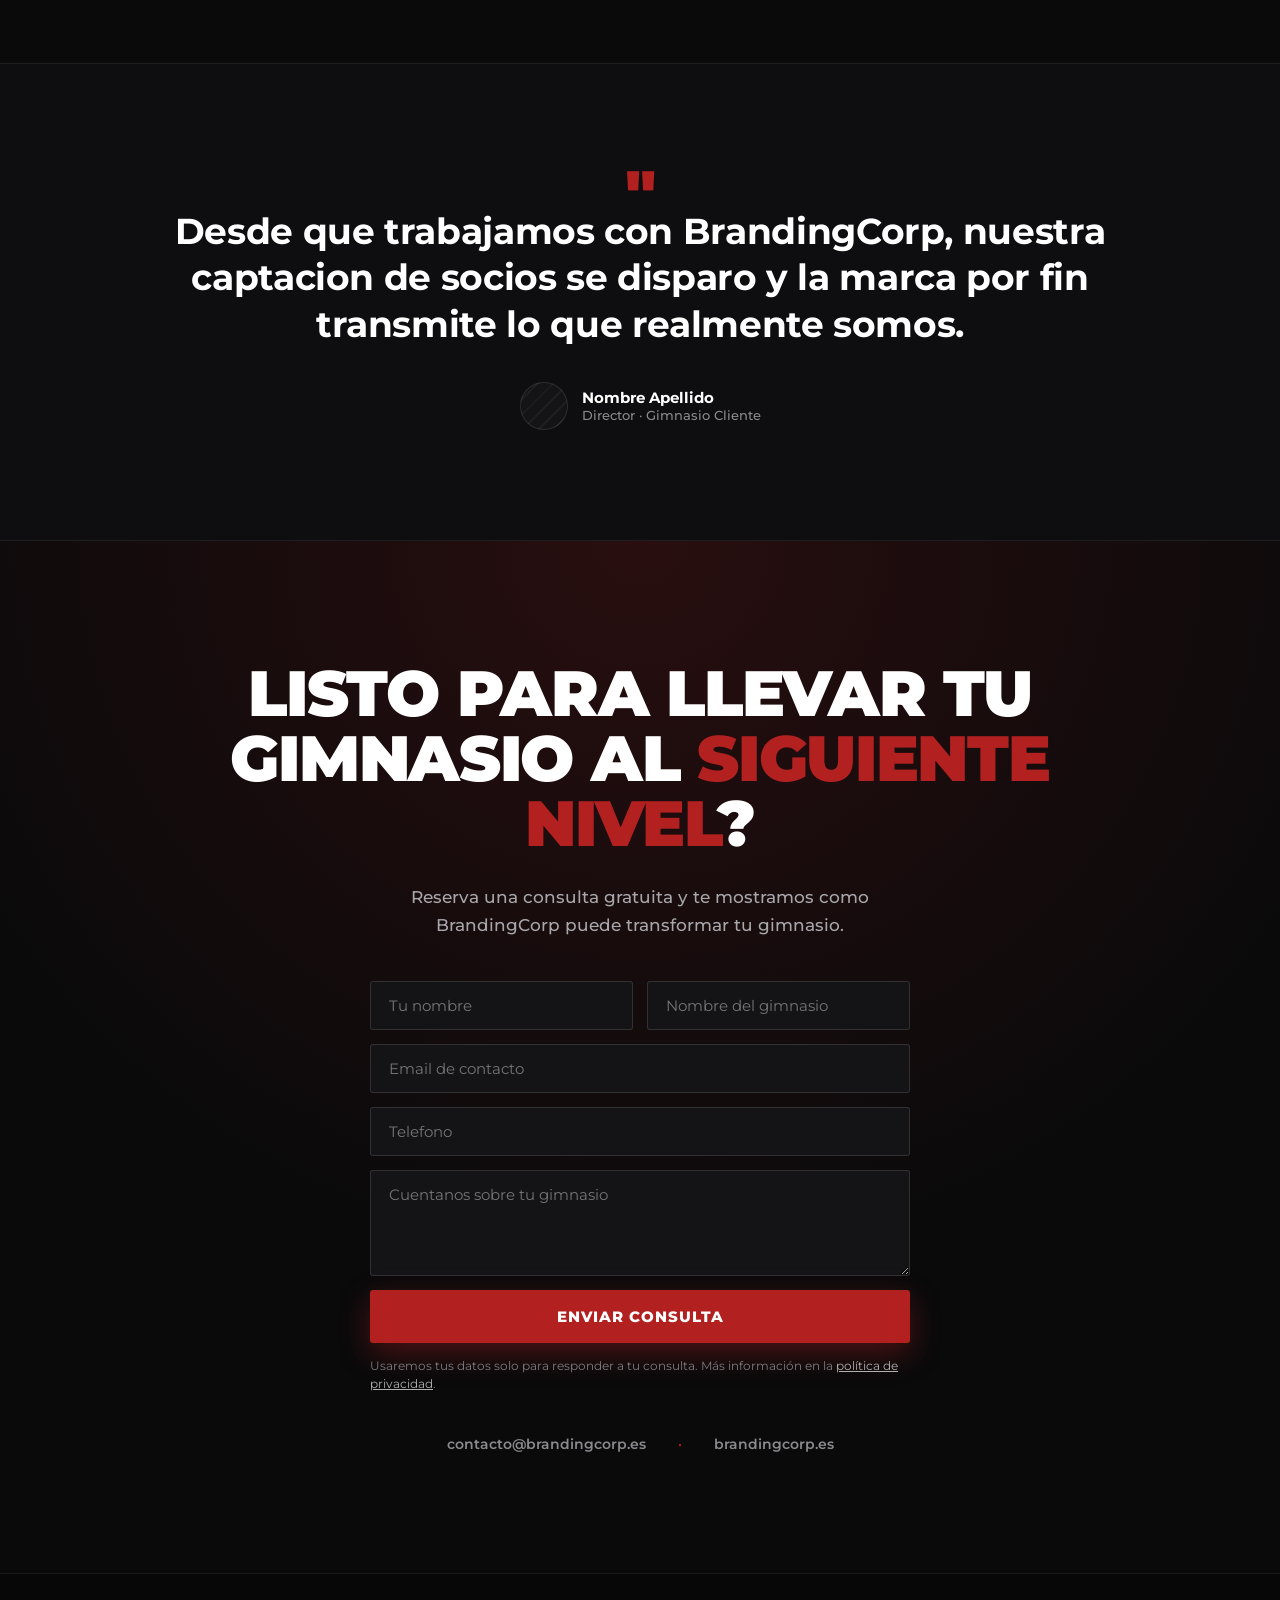
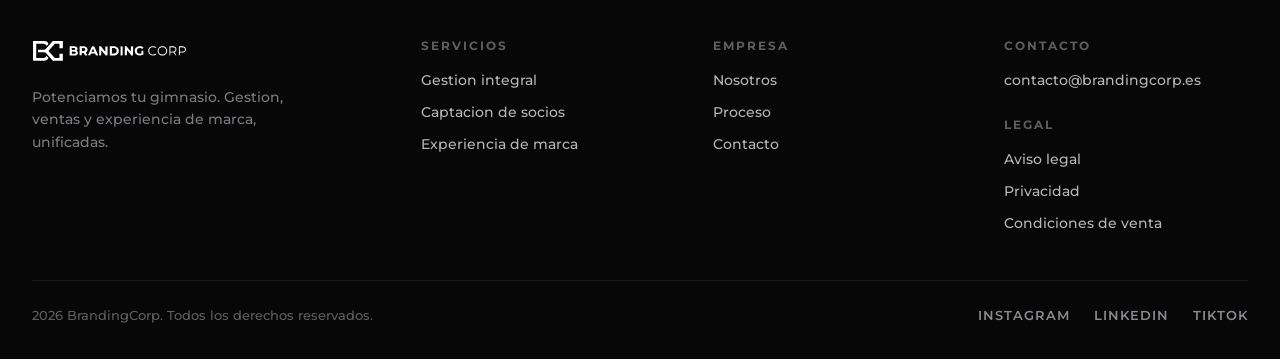
==== commit 8ea76ef0: "Web: logo redibujado fiel a la imagen de marca y versión móvil de todas las secciones Co-Authored-By" ====
--- a/index.html
+++ b/index.html
@@ -33,6 +33,13 @@
 button[type=submit]:hover{background:#C8302F;}
 .nav-main{max-width:1040px;margin:0 auto;padding:18px 32px;display:flex;align-items:center;justify-content:space-between;gap:24px;}
 .nav-links{display:flex;align-items:center;gap:38px;}
+.grid-stats{max-width:1240px;margin:0 auto;padding:0 32px;display:grid;grid-template-columns:repeat(4,1fr);}
+.grid-about{max-width:1240px;margin:0 auto;display:grid;grid-template-columns:1.05fr 0.95fr;gap:72px;align-items:center;}
+.about-badge{left:-22px;}
+.grid-services{display:grid;grid-template-columns:repeat(3,1fr);gap:20px;}
+.grid-process{display:grid;grid-template-columns:repeat(4,1fr);border:1px solid rgba(255,255,255,0.08);border-radius:6px;overflow:hidden;}
+.grid-form{display:grid;grid-template-columns:1fr 1fr;gap:14px;}
+.grid-footer{max-width:1240px;margin:0 auto;display:grid;grid-template-columns:1.4fr 1fr 1fr 1fr;gap:48px;}
 .btn-line{text-decoration:none;display:inline-block;color:#fff;font-size:12px;font-weight:700;letter-spacing:1.5px;padding:11px 23px;border-radius:3px;border:1px solid #B22020;transition:background .15s;}
 .btn-line:hover{background:#B22020;}
 .nav-dash{width:20px;height:1px;background:#B22020;display:block;}
@@ -65,6 +72,26 @@
   .hero-text{font-size:12px;letter-spacing:1.5px;}
   .hero-tags{gap:10px 11px;margin-top:44px;font-size:11px;letter-spacing:1px;}
 }
+@media (max-width:980px){
+  .grid-about{grid-template-columns:1fr;gap:48px;}
+  .about-badge{left:12px;}
+  .grid-services{grid-template-columns:repeat(2,1fr);}
+  .grid-process{grid-template-columns:repeat(2,1fr);}
+  .grid-process>div:nth-child(2n){border-right:none !important;}
+  .grid-process>div:nth-child(-n+2){border-bottom:1px solid rgba(255,255,255,0.08);}
+  .grid-footer{grid-template-columns:repeat(2,1fr);gap:36px;}
+}
+@media (max-width:640px){
+  section[style]:not(.stats-bar){padding:72px 20px !important;}
+  footer{padding:48px 20px 28px !important;}
+  .grid-stats{grid-template-columns:repeat(2,1fr);padding:0 20px;}
+  .grid-stats>div{padding:28px 12px !important;}
+  .grid-stats>div:nth-child(2n){border-right:none !important;}
+  .grid-stats>div:nth-child(-n+2){border-bottom:1px solid rgba(255,255,255,0.07);}
+  .grid-services,.grid-process,.grid-form,.grid-footer{grid-template-columns:1fr;}
+  .grid-process>div{border-right:none !important;border-bottom:1px solid rgba(255,255,255,0.08);}
+  .grid-process>div:last-child{border-bottom:none;}
+}
 </style>
 </head>
 <body>
@@ -72,7 +99,7 @@
 <header style="position:sticky;top:0;z-index:50;background:rgba(10,10,11,0.6);backdrop-filter:blur(14px);border-bottom:1px solid rgba(255,255,255,0.1);">
   <nav class="nav-main">
     <a href="#top" style="display:flex;align-items:center;text-decoration:none;flex:none;">
-      <svg style="height:26px;width:auto;display:block;" xmlns="http://www.w3.org/2000/svg" viewBox="0 0 524 88" fill="none" role="img" aria-label="Branding Corp"><path d="M3.50,2.75 L48.00,3.00 L54.50,6.00 L59.75,11.75 L58.75,15.00 L53.75,21.75 L52.25,21.50 L48.50,16.25 L43.75,14.00 L15.00,14.25 L15.25,73.25 L43.25,73.50 L48.50,71.75 L54.00,66.00 L59.75,74.50 L58.75,77.75 L53.50,82.50 L47.25,84.75 L3.75,85.00 L3.50,3.00Z M73.25,2.75 L104.75,3.25 L104.50,32.75 L93.25,32.50 L92.75,14.00 L79.75,14.00 L58.75,43.25 L59.50,45.75 L79.75,73.50 L92.50,73.75 L93.50,55.50 L104.00,55.25 L104.50,84.75 L72.50,84.75 L47.75,50.00 L21.50,48.50 L21.50,38.50 L22.50,37.75 L45.00,37.75 L50.00,35.00 L73.25,3.00Z M362.75,27.50 L371.00,28.25 L376.00,31.00 L377.25,33.25 L373.25,37.00 L368.25,34.00 L359.50,35.00 L356.25,38.25 L355.00,41.75 L356.25,48.75 L360.75,52.75 L368.75,53.00 L370.50,51.50 L370.50,43.50 L376.75,43.00 L377.00,55.75 L367.50,59.50 L358.25,58.75 L351.00,53.75 L347.75,45.75 L348.00,39.25 L350.75,33.75 L356.25,29.25 L362.75,27.75Z M408.50,27.75 L416.50,29.00 L420.50,32.75 L418.00,34.00 L412.75,31.00 L406.25,31.00 L403.00,32.25 L399.00,35.75 L397.00,39.50 L397.25,48.25 L400.50,53.00 L406.00,56.00 L413.00,56.00 L418.00,53.00 L419.75,53.25 L420.25,55.50 L413.75,59.00 L404.25,58.75 L396.25,53.25 L393.25,46.00 L394.00,38.00 L396.75,33.25 L402.50,29.00 L408.50,28.00Z M440.00,27.75 L446.25,28.25 L451.75,31.00 L456.75,37.75 L457.75,43.25 L455.75,51.50 L448.50,58.00 L443.50,59.25 L437.00,59.00 L429.25,54.75 L425.00,46.25 L426.00,37.25 L432.25,30.00 L440.00,28.00Z M127.50,28.00 L145.00,28.00 L151.25,30.25 L153.75,33.50 L154.00,38.00 L150.75,43.00 L154.00,45.50 L155.50,49.00 L154.75,54.50 L150.50,58.00 L146.75,59.00 L127.50,59.00 L127.50,28.25Z M161.25,28.00 L177.00,28.00 L181.50,29.25 L185.75,32.50 L187.75,37.00 L187.75,41.50 L186.00,45.75 L182.00,49.00 L182.00,50.25 L188.00,58.25 L180.50,59.00 L174.50,50.50 L168.50,50.50 L168.00,58.75 L161.00,58.75 L161.25,28.25Z M203.25,28.00 L210.75,28.75 L223.75,57.75 L223.50,59.00 L216.25,58.75 L213.50,52.50 L199.75,52.50 L197.00,58.75 L189.50,58.50 L203.25,28.25Z M227.50,28.00 L233.00,28.00 L247.25,45.50 L248.25,45.50 L248.25,28.50 L255.75,28.75 L255.75,58.50 L249.50,59.00 L234.25,41.25 L234.25,58.50 L227.50,59.00 L227.50,28.25Z M263.25,28.00 L279.75,28.00 L284.75,29.25 L290.75,33.50 L294.00,40.50 L293.00,50.00 L286.50,57.00 L280.25,59.00 L263.25,59.00 L263.25,28.25Z M300.00,28.00 L306.75,28.50 L306.75,58.50 L299.75,59.00 L300.00,28.25Z M314.25,28.00 L319.75,28.00 L334.25,45.75 L335.00,28.50 L342.25,28.25 L342.00,59.00 L336.25,59.00 L321.75,41.00 L321.00,58.75 L314.00,58.75 L314.25,28.25Z M465.25,28.00 L479.00,28.00 L483.50,29.25 L487.00,32.00 L489.00,36.25 L487.75,44.25 L482.25,48.50 L488.75,59.00 L485.50,58.75 L478.50,49.00 L468.25,49.25 L468.00,58.75 L465.25,59.00 L465.25,28.25Z M497.25,28.00 L511.00,28.00 L515.50,29.25 L519.00,32.00 L521.00,36.25 L520.75,42.00 L517.25,47.00 L512.75,49.00 L500.50,49.25 L500.00,58.75 L497.25,59.00 L497.25,28.25Z M438.25,31.00 L431.25,35.00 L429.00,38.75 L428.25,44.75 L429.00,48.25 L432.25,53.00 L440.00,56.25 L447.50,55.00 L451.75,51.50 L454.00,46.75 L454.00,40.50 L452.00,36.00 L449.00,33.00 L444.50,31.00 L438.50,31.00Z M468.50,31.00 L468.50,46.25 L481.00,45.75 L484.75,42.75 L485.75,39.00 L485.00,35.00 L482.00,32.00 L468.75,31.00Z M500.50,31.00 L500.50,46.25 L512.75,45.75 L516.75,42.75 L517.75,39.00 L516.75,34.50 L514.00,32.00 L500.75,31.00Z M135.50,33.50 L134.25,34.25 L135.00,40.75 L143.00,40.75 L146.75,38.00 L144.75,34.00 L135.75,33.50Z M168.75,34.00 L168.75,44.75 L177.00,44.25 L180.25,41.00 L180.00,36.75 L178.50,35.00 L169.00,34.00Z M270.75,34.00 L270.25,53.00 L282.00,52.00 L285.00,49.50 L286.75,44.75 L286.00,39.25 L283.50,36.00 L278.75,34.00 L271.00,34.00Z M206.50,36.00 L202.00,46.00 L202.50,47.00 L211.00,46.75 L206.75,36.00Z M135.00,46.00 L135.00,53.50 L145.50,53.25 L148.25,50.50 L148.00,48.00 L145.50,46.25 L135.25,46.00Z" fill="#FFFFFF" fill-rule="evenodd"/></svg>
+      <svg style="height:26px;width:auto;display:block;" xmlns="http://www.w3.org/2000/svg" viewBox="0 0 524 88" fill="none" role="img" aria-label="Branding Corp"><path transform="translate(3.5,10.5) scale(.3607)" d="M0 0H105C120 0 134 7 141 18C144 23 144 27 142 29L126 46C124 37 114 25 98 25H30V159H98C114 159 124 147 126 138L142 155C144 157 144 161 141 166C134 177 120 184 105 184H0ZM47 80H101C110 80 116 77 121 72L186 0H280V66H248V25H204L145 92L204 159H248V118H280V184H186L121 112C116 107 110 104 101 104H47Z" fill="#FFFFFF"/><path d="M362.75,27.50 L371.00,28.25 L376.00,31.00 L377.25,33.25 L373.25,37.00 L368.25,34.00 L359.50,35.00 L356.25,38.25 L355.00,41.75 L356.25,48.75 L360.75,52.75 L368.75,53.00 L370.50,51.50 L370.50,43.50 L376.75,43.00 L377.00,55.75 L367.50,59.50 L358.25,58.75 L351.00,53.75 L347.75,45.75 L348.00,39.25 L350.75,33.75 L356.25,29.25 L362.75,27.75Z M408.50,27.75 L416.50,29.00 L420.50,32.75 L418.00,34.00 L412.75,31.00 L406.25,31.00 L403.00,32.25 L399.00,35.75 L397.00,39.50 L397.25,48.25 L400.50,53.00 L406.00,56.00 L413.00,56.00 L418.00,53.00 L419.75,53.25 L420.25,55.50 L413.75,59.00 L404.25,58.75 L396.25,53.25 L393.25,46.00 L394.00,38.00 L396.75,33.25 L402.50,29.00 L408.50,28.00Z M440.00,27.75 L446.25,28.25 L451.75,31.00 L456.75,37.75 L457.75,43.25 L455.75,51.50 L448.50,58.00 L443.50,59.25 L437.00,59.00 L429.25,54.75 L425.00,46.25 L426.00,37.25 L432.25,30.00 L440.00,28.00Z M127.50,28.00 L145.00,28.00 L151.25,30.25 L153.75,33.50 L154.00,38.00 L150.75,43.00 L154.00,45.50 L155.50,49.00 L154.75,54.50 L150.50,58.00 L146.75,59.00 L127.50,59.00 L127.50,28.25Z M161.25,28.00 L177.00,28.00 L181.50,29.25 L185.75,32.50 L187.75,37.00 L187.75,41.50 L186.00,45.75 L182.00,49.00 L182.00,50.25 L188.00,58.25 L180.50,59.00 L174.50,50.50 L168.50,50.50 L168.00,58.75 L161.00,58.75 L161.25,28.25Z M203.25,28.00 L210.75,28.75 L223.75,57.75 L223.50,59.00 L216.25,58.75 L213.50,52.50 L199.75,52.50 L197.00,58.75 L189.50,58.50 L203.25,28.25Z M227.50,28.00 L233.00,28.00 L247.25,45.50 L248.25,45.50 L248.25,28.50 L255.75,28.75 L255.75,58.50 L249.50,59.00 L234.25,41.25 L234.25,58.50 L227.50,59.00 L227.50,28.25Z M263.25,28.00 L279.75,28.00 L284.75,29.25 L290.75,33.50 L294.00,40.50 L293.00,50.00 L286.50,57.00 L280.25,59.00 L263.25,59.00 L263.25,28.25Z M300.00,28.00 L306.75,28.50 L306.75,58.50 L299.75,59.00 L300.00,28.25Z M314.25,28.00 L319.75,28.00 L334.25,45.75 L335.00,28.50 L342.25,28.25 L342.00,59.00 L336.25,59.00 L321.75,41.00 L321.00,58.75 L314.00,58.75 L314.25,28.25Z M465.25,28.00 L479.00,28.00 L483.50,29.25 L487.00,32.00 L489.00,36.25 L487.75,44.25 L482.25,48.50 L488.75,59.00 L485.50,58.75 L478.50,49.00 L468.25,49.25 L468.00,58.75 L465.25,59.00 L465.25,28.25Z M497.25,28.00 L511.00,28.00 L515.50,29.25 L519.00,32.00 L521.00,36.25 L520.75,42.00 L517.25,47.00 L512.75,49.00 L500.50,49.25 L500.00,58.75 L497.25,59.00 L497.25,28.25Z M438.25,31.00 L431.25,35.00 L429.00,38.75 L428.25,44.75 L429.00,48.25 L432.25,53.00 L440.00,56.25 L447.50,55.00 L451.75,51.50 L454.00,46.75 L454.00,40.50 L452.00,36.00 L449.00,33.00 L444.50,31.00 L438.50,31.00Z M468.50,31.00 L468.50,46.25 L481.00,45.75 L484.75,42.75 L485.75,39.00 L485.00,35.00 L482.00,32.00 L468.75,31.00Z M500.50,31.00 L500.50,46.25 L512.75,45.75 L516.75,42.75 L517.75,39.00 L516.75,34.50 L514.00,32.00 L500.75,31.00Z M135.50,33.50 L134.25,34.25 L135.00,40.75 L143.00,40.75 L146.75,38.00 L144.75,34.00 L135.75,33.50Z M168.75,34.00 L168.75,44.75 L177.00,44.25 L180.25,41.00 L180.00,36.75 L178.50,35.00 L169.00,34.00Z M270.75,34.00 L270.25,53.00 L282.00,52.00 L285.00,49.50 L286.75,44.75 L286.00,39.25 L283.50,36.00 L278.75,34.00 L271.00,34.00Z M206.50,36.00 L202.00,46.00 L202.50,47.00 L211.00,46.75 L206.75,36.00Z M135.00,46.00 L135.00,53.50 L145.50,53.25 L148.25,50.50 L148.00,48.00 L145.50,46.25 L135.25,46.00Z" fill="#FFFFFF" fill-rule="evenodd"/></svg>
     </a>
     <div class="nav-links">
       <a href="#nosotros" class="nav-link">NOSOTROS</a>
@@ -113,7 +140,7 @@
     <path d="M1570 793 1983 435" stroke="url(#heroLineBR)" stroke-width="2.5"/>
   </svg>
   <div class="hero-inner">
-    <svg class="hero-logo" xmlns="http://www.w3.org/2000/svg" viewBox="0 0 108 88" role="img" aria-label="Branding Corp"><path d="M3.50,2.75 L48.00,3.00 L54.50,6.00 L59.75,11.75 L58.75,15.00 L53.75,21.75 L52.25,21.50 L48.50,16.25 L43.75,14.00 L15.00,14.25 L15.25,73.25 L43.25,73.50 L48.50,71.75 L54.00,66.00 L59.75,74.50 L58.75,77.75 L53.50,82.50 L47.25,84.75 L3.75,85.00 L3.50,3.00Z M73.25,2.75 L104.75,3.25 L104.50,32.75 L93.25,32.50 L92.75,14.00 L79.75,14.00 L58.75,43.25 L59.50,45.75 L79.75,73.50 L92.50,73.75 L93.50,55.50 L104.00,55.25 L104.50,84.75 L72.50,84.75 L47.75,50.00 L21.50,48.50 L21.50,38.50 L22.50,37.75 L45.00,37.75 L50.00,35.00 L73.25,3.00Z" fill="#FFFFFF" fill-rule="evenodd"/></svg>
+    <svg class="hero-logo" xmlns="http://www.w3.org/2000/svg" viewBox="0 0 280 184" role="img" aria-label="Branding Corp"><path d="M0 0H105C120 0 134 7 141 18C144 23 144 27 142 29L126 46C124 37 114 25 98 25H30V159H98C114 159 124 147 126 138L142 155C144 157 144 161 141 166C134 177 120 184 105 184H0ZM47 80H101C110 80 116 77 121 72L186 0H280V66H248V25H204L145 92L204 159H248V118H280V184H186L121 112C116 107 110 104 101 104H47Z" fill="#FFFFFF"/></svg>
     <h1 class="hero-title">BRANDINGCORP<span>.es</span></h1>
     <p class="hero-text">Plataforma que conecta a los mejores gimnasios con sus comunidades. Gestión, ventas y experiencia de marca unificadas bajo un solo techo.</p>
     <span class="hero-rule"></span>
@@ -127,8 +154,8 @@
   </div>
 </section>
 
-<section style="border-top:1px solid rgba(255,255,255,0.07);border-bottom:1px solid rgba(255,255,255,0.07);background:#0E0E10;">
-  <div style="max-width:1240px;margin:0 auto;padding:0 32px;display:grid;grid-template-columns:repeat(4,1fr);">
+<section class="stats-bar" style="border-top:1px solid rgba(255,255,255,0.07);border-bottom:1px solid rgba(255,255,255,0.07);background:#0E0E10;">
+  <div class="grid-stats">
     <div style="padding:40px 28px;border-right:1px solid rgba(255,255,255,0.07);display:flex;flex-direction:column;gap:8px;"><span style="font-size:46px;font-weight:900;color:#fff;letter-spacing:-1px;line-height:1;">+120</span><span style="font-size:13px;font-weight:600;letter-spacing:1.5px;color:#8A8A8E;">GIMNASIOS POTENCIADOS</span></div>
     <div style="padding:40px 28px;border-right:1px solid rgba(255,255,255,0.07);display:flex;flex-direction:column;gap:8px;"><span style="font-size:46px;font-weight:900;color:#fff;letter-spacing:-1px;line-height:1;">+35<span style="color:#B22020;">%</span></span><span style="font-size:13px;font-weight:600;letter-spacing:1.5px;color:#8A8A8E;">RETENCION DE SOCIOS</span></div>
     <div style="padding:40px 28px;border-right:1px solid rgba(255,255,255,0.07);display:flex;flex-direction:column;gap:8px;"><span style="font-size:46px;font-weight:900;color:#fff;letter-spacing:-1px;line-height:1;">x3</span><span style="font-size:13px;font-weight:600;letter-spacing:1.5px;color:#8A8A8E;">CAPTACION DE LEADS</span></div>
@@ -137,7 +164,7 @@
 </section>
 
 <section id="nosotros" style="padding:110px 32px;background:#0A0A0B;">
-  <div style="max-width:1240px;margin:0 auto;display:grid;grid-template-columns:1.05fr 0.95fr;gap:72px;align-items:center;">
+  <div class="grid-about">
     <div>
       <div style="display:flex;align-items:center;gap:14px;margin-bottom:26px;"><span style="width:32px;height:2px;background:#B22020;display:block;"></span><span style="color:#B22020;font-size:13px;font-weight:700;letter-spacing:4px;">NOSOTROS</span></div>
       <h2 style="margin:0;font-size:clamp(30px,3.6vw,48px);font-weight:800;line-height:1.08;letter-spacing:-0.01em;color:#fff;">El motor de marca detras de los gimnasios que crecen</h2>
@@ -150,7 +177,7 @@
     </div>
     <div style="position:relative;">
       <div class="ph" style="aspect-ratio:4/5;border-radius:4px;border:1px solid rgba(255,255,255,0.08);display:flex;align-items:flex-end;padding:22px;"><span style="font-family:'JetBrains Mono',monospace;font-size:12px;color:#7C7C80;letter-spacing:0.5px;">foto · equipo / gimnasio en accion</span></div>
-      <div style="position:absolute;left:-22px;bottom:36px;background:#B22020;color:#fff;padding:22px 26px;border-radius:4px;max-width:210px;box-shadow:0 18px 50px rgba(0,0,0,0.5);"><div style="font-size:34px;font-weight:900;line-height:1;">100%</div><div style="font-size:12px;font-weight:600;letter-spacing:1px;margin-top:6px;opacity:0.92;">ENFOCADOS EN EL SECTOR FITNESS</div></div>
+      <div class="about-badge" style="position:absolute;bottom:36px;background:#B22020;color:#fff;padding:22px 26px;border-radius:4px;max-width:210px;box-shadow:0 18px 50px rgba(0,0,0,0.5);"><div style="font-size:34px;font-weight:900;line-height:1;">100%</div><div style="font-size:12px;font-weight:600;letter-spacing:1px;margin-top:6px;opacity:0.92;">ENFOCADOS EN EL SECTOR FITNESS</div></div>
     </div>
   </div>
 </section>
@@ -161,7 +188,7 @@
       <div style="display:flex;align-items:center;gap:14px;margin-bottom:22px;"><span style="width:32px;height:2px;background:#B22020;display:block;"></span><span style="color:#B22020;font-size:13px;font-weight:700;letter-spacing:4px;">SERVICIOS</span><span style="width:32px;height:2px;background:#B22020;display:block;"></span></div>
       <h2 style="margin:0;font-size:clamp(30px,3.6vw,48px);font-weight:800;line-height:1.08;letter-spacing:-0.01em;color:#fff;max-width:720px;">Todo lo que tu gimnasio necesita, bajo un solo techo</h2>
     </div>
-    <div style="display:grid;grid-template-columns:repeat(3,1fr);gap:20px;">
+    <div class="grid-services">
       <div class="card"><div style="font-family:'JetBrains Mono',monospace;font-size:13px;color:#B22020;font-weight:500;letter-spacing:1px;">01</div><h3 style="margin:16px 0 10px;font-size:21px;font-weight:800;color:#fff;">Gestion integral</h3><p style="margin:0;font-size:15px;line-height:1.6;color:#9A9A9E;font-weight:500;">Socios, reservas, cobros y operacion diaria centralizados en un unico panel claro.</p></div>
       <div class="card"><div style="font-family:'JetBrains Mono',monospace;font-size:13px;color:#B22020;font-weight:500;letter-spacing:1px;">02</div><h3 style="margin:16px 0 10px;font-size:21px;font-weight:800;color:#fff;">Captacion de socios</h3><p style="margin:0;font-size:15px;line-height:1.6;color:#9A9A9E;font-weight:500;">Embudos de venta y campanas que llenan tu sala con socios que encajan con tu marca.</p></div>
       <div class="card"><div style="font-family:'JetBrains Mono',monospace;font-size:13px;color:#B22020;font-weight:500;letter-spacing:1px;">03</div><h3 style="margin:16px 0 10px;font-size:21px;font-weight:800;color:#fff;">Experiencia de marca</h3><p style="margin:0;font-size:15px;line-height:1.6;color:#9A9A9E;font-weight:500;">Identidad, contenido y presencia coherentes que te diferencian de la competencia.</p></div>
@@ -178,7 +205,7 @@
       <div style="display:flex;align-items:center;gap:14px;margin-bottom:22px;"><span style="width:32px;height:2px;background:#B22020;display:block;"></span><span style="color:#B22020;font-size:13px;font-weight:700;letter-spacing:4px;">PROCESO</span><span style="width:32px;height:2px;background:#B22020;display:block;"></span></div>
       <h2 style="margin:0;font-size:clamp(30px,3.6vw,48px);font-weight:800;line-height:1.08;letter-spacing:-0.01em;color:#fff;max-width:680px;">Un metodo claro, de la primera reunion al crecimiento</h2>
     </div>
-    <div style="display:grid;grid-template-columns:repeat(4,1fr);border:1px solid rgba(255,255,255,0.08);border-radius:6px;overflow:hidden;">
+    <div class="grid-process">
       <div style="padding:40px 30px;border-right:1px solid rgba(255,255,255,0.08);display:flex;flex-direction:column;gap:14px;"><span style="font-size:54px;font-weight:900;color:rgba(255,255,255,0.10);line-height:1;">01</span><h3 style="margin:0;font-size:19px;font-weight:800;color:#fff;">Diagnostico</h3><p style="margin:0;font-size:14px;line-height:1.6;color:#9A9A9E;font-weight:500;">Analizamos tu gimnasio, tu marca y tu mercado a fondo.</p></div>
       <div style="padding:40px 30px;border-right:1px solid rgba(255,255,255,0.08);display:flex;flex-direction:column;gap:14px;"><span style="font-size:54px;font-weight:900;color:rgba(255,255,255,0.10);line-height:1;">02</span><h3 style="margin:0;font-size:19px;font-weight:800;color:#fff;">Estrategia</h3><p style="margin:0;font-size:14px;line-height:1.6;color:#9A9A9E;font-weight:500;">Disenamos el plan de marca, captacion y operacion.</p></div>
       <div style="padding:40px 30px;border-right:1px solid rgba(255,255,255,0.08);display:flex;flex-direction:column;gap:14px;"><span style="font-size:54px;font-weight:900;color:rgba(255,255,255,0.10);line-height:1;">03</span><h3 style="margin:0;font-size:19px;font-weight:800;color:#fff;">Implementacion</h3><p style="margin:0;font-size:14px;line-height:1.6;color:#9A9A9E;font-weight:500;">Lanzamos plataforma, campanas y contenidos.</p></div>
@@ -203,7 +230,7 @@
     <h2 style="margin:0;font-size:clamp(34px,5vw,64px);font-weight:900;line-height:1.02;letter-spacing:-0.02em;text-transform:uppercase;color:#fff;">Listo para llevar tu gimnasio al <span style="color:#B22020;">siguiente nivel</span>?</h2>
     <p style="margin:26px auto 0;max-width:560px;font-size:17px;line-height:1.65;color:#A7A7AB;font-weight:500;">Reserva una consulta gratuita y te mostramos como BrandingCorp puede transformar tu gimnasio.</p>
     <form action="https://formspree.io/f/xwvjjvpl" method="POST" style="max-width:540px;margin:42px auto 0;display:flex;flex-direction:column;gap:14px;text-align:left;">
-      <div style="display:grid;grid-template-columns:1fr 1fr;gap:14px;">
+      <div class="grid-form">
         <input type="text" name="nombre" placeholder="Tu nombre" required>
         <input type="text" name="gimnasio" placeholder="Nombre del gimnasio" required>
       </div>
@@ -220,9 +247,9 @@
 </section>
 
 <footer style="background:#070708;border-top:1px solid rgba(255,255,255,0.07);padding:64px 32px 36px;">
-  <div style="max-width:1240px;margin:0 auto;display:grid;grid-template-columns:1.4fr 1fr 1fr 1fr;gap:48px;">
+  <div class="grid-footer">
     <div>
-      <svg style="height:26px;width:auto;display:block;" xmlns="http://www.w3.org/2000/svg" viewBox="0 0 524 88" fill="none" aria-label="Branding Corp"><path d="M3.50,2.75 L48.00,3.00 L54.50,6.00 L59.75,11.75 L58.75,15.00 L53.75,21.75 L52.25,21.50 L48.50,16.25 L43.75,14.00 L15.00,14.25 L15.25,73.25 L43.25,73.50 L48.50,71.75 L54.00,66.00 L59.75,74.50 L58.75,77.75 L53.50,82.50 L47.25,84.75 L3.75,85.00 L3.50,3.00Z M73.25,2.75 L104.75,3.25 L104.50,32.75 L93.25,32.50 L92.75,14.00 L79.75,14.00 L58.75,43.25 L59.50,45.75 L79.75,73.50 L92.50,73.75 L93.50,55.50 L104.00,55.25 L104.50,84.75 L72.50,84.75 L47.75,50.00 L21.50,48.50 L21.50,38.50 L22.50,37.75 L45.00,37.75 L50.00,35.00 L73.25,3.00Z M362.75,27.50 L371.00,28.25 L376.00,31.00 L377.25,33.25 L373.25,37.00 L368.25,34.00 L359.50,35.00 L356.25,38.25 L355.00,41.75 L356.25,48.75 L360.75,52.75 L368.75,53.00 L370.50,51.50 L370.50,43.50 L376.75,43.00 L377.00,55.75 L367.50,59.50 L358.25,58.75 L351.00,53.75 L347.75,45.75 L348.00,39.25 L350.75,33.75 L356.25,29.25 L362.75,27.75Z M408.50,27.75 L416.50,29.00 L420.50,32.75 L418.00,34.00 L412.75,31.00 L406.25,31.00 L403.00,32.25 L399.00,35.75 L397.00,39.50 L397.25,48.25 L400.50,53.00 L406.00,56.00 L413.00,56.00 L418.00,53.00 L419.75,53.25 L420.25,55.50 L413.75,59.00 L404.25,58.75 L396.25,53.25 L393.25,46.00 L394.00,38.00 L396.75,33.25 L402.50,29.00 L408.50,28.00Z M440.00,27.75 L446.25,28.25 L451.75,31.00 L456.75,37.75 L457.75,43.25 L455.75,51.50 L448.50,58.00 L443.50,59.25 L437.00,59.00 L429.25,54.75 L425.00,46.25 L426.00,37.25 L432.25,30.00 L440.00,28.00Z M127.50,28.00 L145.00,28.00 L151.25,30.25 L153.75,33.50 L154.00,38.00 L150.75,43.00 L154.00,45.50 L155.50,49.00 L154.75,54.50 L150.50,58.00 L146.75,59.00 L127.50,59.00 L127.50,28.25Z M161.25,28.00 L177.00,28.00 L181.50,29.25 L185.75,32.50 L187.75,37.00 L187.75,41.50 L186.00,45.75 L182.00,49.00 L182.00,50.25 L188.00,58.25 L180.50,59.00 L174.50,50.50 L168.50,50.50 L168.00,58.75 L161.00,58.75 L161.25,28.25Z M203.25,28.00 L210.75,28.75 L223.75,57.75 L223.50,59.00 L216.25,58.75 L213.50,52.50 L199.75,52.50 L197.00,58.75 L189.50,58.50 L203.25,28.25Z M227.50,28.00 L233.00,28.00 L247.25,45.50 L248.25,45.50 L248.25,28.50 L255.75,28.75 L255.75,58.50 L249.50,59.00 L234.25,41.25 L234.25,58.50 L227.50,59.00 L227.50,28.25Z M263.25,28.00 L279.75,28.00 L284.75,29.25 L290.75,33.50 L294.00,40.50 L293.00,50.00 L286.50,57.00 L280.25,59.00 L263.25,59.00 L263.25,28.25Z M300.00,28.00 L306.75,28.50 L306.75,58.50 L299.75,59.00 L300.00,28.25Z M314.25,28.00 L319.75,28.00 L334.25,45.75 L335.00,28.50 L342.25,28.25 L342.00,59.00 L336.25,59.00 L321.75,41.00 L321.00,58.75 L314.00,58.75 L314.25,28.25Z M465.25,28.00 L479.00,28.00 L483.50,29.25 L487.00,32.00 L489.00,36.25 L487.75,44.25 L482.25,48.50 L488.75,59.00 L485.50,58.75 L478.50,49.00 L468.25,49.25 L468.00,58.75 L465.25,59.00 L465.25,28.25Z M497.25,28.00 L511.00,28.00 L515.50,29.25 L519.00,32.00 L521.00,36.25 L520.75,42.00 L517.25,47.00 L512.75,49.00 L500.50,49.25 L500.00,58.75 L497.25,59.00 L497.25,28.25Z M438.25,31.00 L431.25,35.00 L429.00,38.75 L428.25,44.75 L429.00,48.25 L432.25,53.00 L440.00,56.25 L447.50,55.00 L451.75,51.50 L454.00,46.75 L454.00,40.50 L452.00,36.00 L449.00,33.00 L444.50,31.00 L438.50,31.00Z M468.50,31.00 L468.50,46.25 L481.00,45.75 L484.75,42.75 L485.75,39.00 L485.00,35.00 L482.00,32.00 L468.75,31.00Z M500.50,31.00 L500.50,46.25 L512.75,45.75 L516.75,42.75 L517.75,39.00 L516.75,34.50 L514.00,32.00 L500.75,31.00Z M135.50,33.50 L134.25,34.25 L135.00,40.75 L143.00,40.75 L146.75,38.00 L144.75,34.00 L135.75,33.50Z M168.75,34.00 L168.75,44.75 L177.00,44.25 L180.25,41.00 L180.00,36.75 L178.50,35.00 L169.00,34.00Z M270.75,34.00 L270.25,53.00 L282.00,52.00 L285.00,49.50 L286.75,44.75 L286.00,39.25 L283.50,36.00 L278.75,34.00 L271.00,34.00Z M206.50,36.00 L202.00,46.00 L202.50,47.00 L211.00,46.75 L206.75,36.00Z M135.00,46.00 L135.00,53.50 L145.50,53.25 L148.25,50.50 L148.00,48.00 L145.50,46.25 L135.25,46.00Z" fill="#FFFFFF" fill-rule="evenodd"/></svg>
+      <svg style="height:26px;width:auto;display:block;" xmlns="http://www.w3.org/2000/svg" viewBox="0 0 524 88" fill="none" aria-label="Branding Corp"><path transform="translate(3.5,10.5) scale(.3607)" d="M0 0H105C120 0 134 7 141 18C144 23 144 27 142 29L126 46C124 37 114 25 98 25H30V159H98C114 159 124 147 126 138L142 155C144 157 144 161 141 166C134 177 120 184 105 184H0ZM47 80H101C110 80 116 77 121 72L186 0H280V66H248V25H204L145 92L204 159H248V118H280V184H186L121 112C116 107 110 104 101 104H47Z" fill="#FFFFFF"/><path d="M362.75,27.50 L371.00,28.25 L376.00,31.00 L377.25,33.25 L373.25,37.00 L368.25,34.00 L359.50,35.00 L356.25,38.25 L355.00,41.75 L356.25,48.75 L360.75,52.75 L368.75,53.00 L370.50,51.50 L370.50,43.50 L376.75,43.00 L377.00,55.75 L367.50,59.50 L358.25,58.75 L351.00,53.75 L347.75,45.75 L348.00,39.25 L350.75,33.75 L356.25,29.25 L362.75,27.75Z M408.50,27.75 L416.50,29.00 L420.50,32.75 L418.00,34.00 L412.75,31.00 L406.25,31.00 L403.00,32.25 L399.00,35.75 L397.00,39.50 L397.25,48.25 L400.50,53.00 L406.00,56.00 L413.00,56.00 L418.00,53.00 L419.75,53.25 L420.25,55.50 L413.75,59.00 L404.25,58.75 L396.25,53.25 L393.25,46.00 L394.00,38.00 L396.75,33.25 L402.50,29.00 L408.50,28.00Z M440.00,27.75 L446.25,28.25 L451.75,31.00 L456.75,37.75 L457.75,43.25 L455.75,51.50 L448.50,58.00 L443.50,59.25 L437.00,59.00 L429.25,54.75 L425.00,46.25 L426.00,37.25 L432.25,30.00 L440.00,28.00Z M127.50,28.00 L145.00,28.00 L151.25,30.25 L153.75,33.50 L154.00,38.00 L150.75,43.00 L154.00,45.50 L155.50,49.00 L154.75,54.50 L150.50,58.00 L146.75,59.00 L127.50,59.00 L127.50,28.25Z M161.25,28.00 L177.00,28.00 L181.50,29.25 L185.75,32.50 L187.75,37.00 L187.75,41.50 L186.00,45.75 L182.00,49.00 L182.00,50.25 L188.00,58.25 L180.50,59.00 L174.50,50.50 L168.50,50.50 L168.00,58.75 L161.00,58.75 L161.25,28.25Z M203.25,28.00 L210.75,28.75 L223.75,57.75 L223.50,59.00 L216.25,58.75 L213.50,52.50 L199.75,52.50 L197.00,58.75 L189.50,58.50 L203.25,28.25Z M227.50,28.00 L233.00,28.00 L247.25,45.50 L248.25,45.50 L248.25,28.50 L255.75,28.75 L255.75,58.50 L249.50,59.00 L234.25,41.25 L234.25,58.50 L227.50,59.00 L227.50,28.25Z M263.25,28.00 L279.75,28.00 L284.75,29.25 L290.75,33.50 L294.00,40.50 L293.00,50.00 L286.50,57.00 L280.25,59.00 L263.25,59.00 L263.25,28.25Z M300.00,28.00 L306.75,28.50 L306.75,58.50 L299.75,59.00 L300.00,28.25Z M314.25,28.00 L319.75,28.00 L334.25,45.75 L335.00,28.50 L342.25,28.25 L342.00,59.00 L336.25,59.00 L321.75,41.00 L321.00,58.75 L314.00,58.75 L314.25,28.25Z M465.25,28.00 L479.00,28.00 L483.50,29.25 L487.00,32.00 L489.00,36.25 L487.75,44.25 L482.25,48.50 L488.75,59.00 L485.50,58.75 L478.50,49.00 L468.25,49.25 L468.00,58.75 L465.25,59.00 L465.25,28.25Z M497.25,28.00 L511.00,28.00 L515.50,29.25 L519.00,32.00 L521.00,36.25 L520.75,42.00 L517.25,47.00 L512.75,49.00 L500.50,49.25 L500.00,58.75 L497.25,59.00 L497.25,28.25Z M438.25,31.00 L431.25,35.00 L429.00,38.75 L428.25,44.75 L429.00,48.25 L432.25,53.00 L440.00,56.25 L447.50,55.00 L451.75,51.50 L454.00,46.75 L454.00,40.50 L452.00,36.00 L449.00,33.00 L444.50,31.00 L438.50,31.00Z M468.50,31.00 L468.50,46.25 L481.00,45.75 L484.75,42.75 L485.75,39.00 L485.00,35.00 L482.00,32.00 L468.75,31.00Z M500.50,31.00 L500.50,46.25 L512.75,45.75 L516.75,42.75 L517.75,39.00 L516.75,34.50 L514.00,32.00 L500.75,31.00Z M135.50,33.50 L134.25,34.25 L135.00,40.75 L143.00,40.75 L146.75,38.00 L144.75,34.00 L135.75,33.50Z M168.75,34.00 L168.75,44.75 L177.00,44.25 L180.25,41.00 L180.00,36.75 L178.50,35.00 L169.00,34.00Z M270.75,34.00 L270.25,53.00 L282.00,52.00 L285.00,49.50 L286.75,44.75 L286.00,39.25 L283.50,36.00 L278.75,34.00 L271.00,34.00Z M206.50,36.00 L202.00,46.00 L202.50,47.00 L211.00,46.75 L206.75,36.00Z M135.00,46.00 L135.00,53.50 L145.50,53.25 L148.25,50.50 L148.00,48.00 L145.50,46.25 L135.25,46.00Z" fill="#FFFFFF" fill-rule="evenodd"/></svg>
       <p style="margin:22px 0 0;max-width:260px;font-size:14px;line-height:1.6;color:#7C7C80;font-weight:500;">Potenciamos tu gimnasio. Gestion, ventas y experiencia de marca, unificadas.</p>
     </div>
     <div style="display:flex;flex-direction:column;gap:14px;">
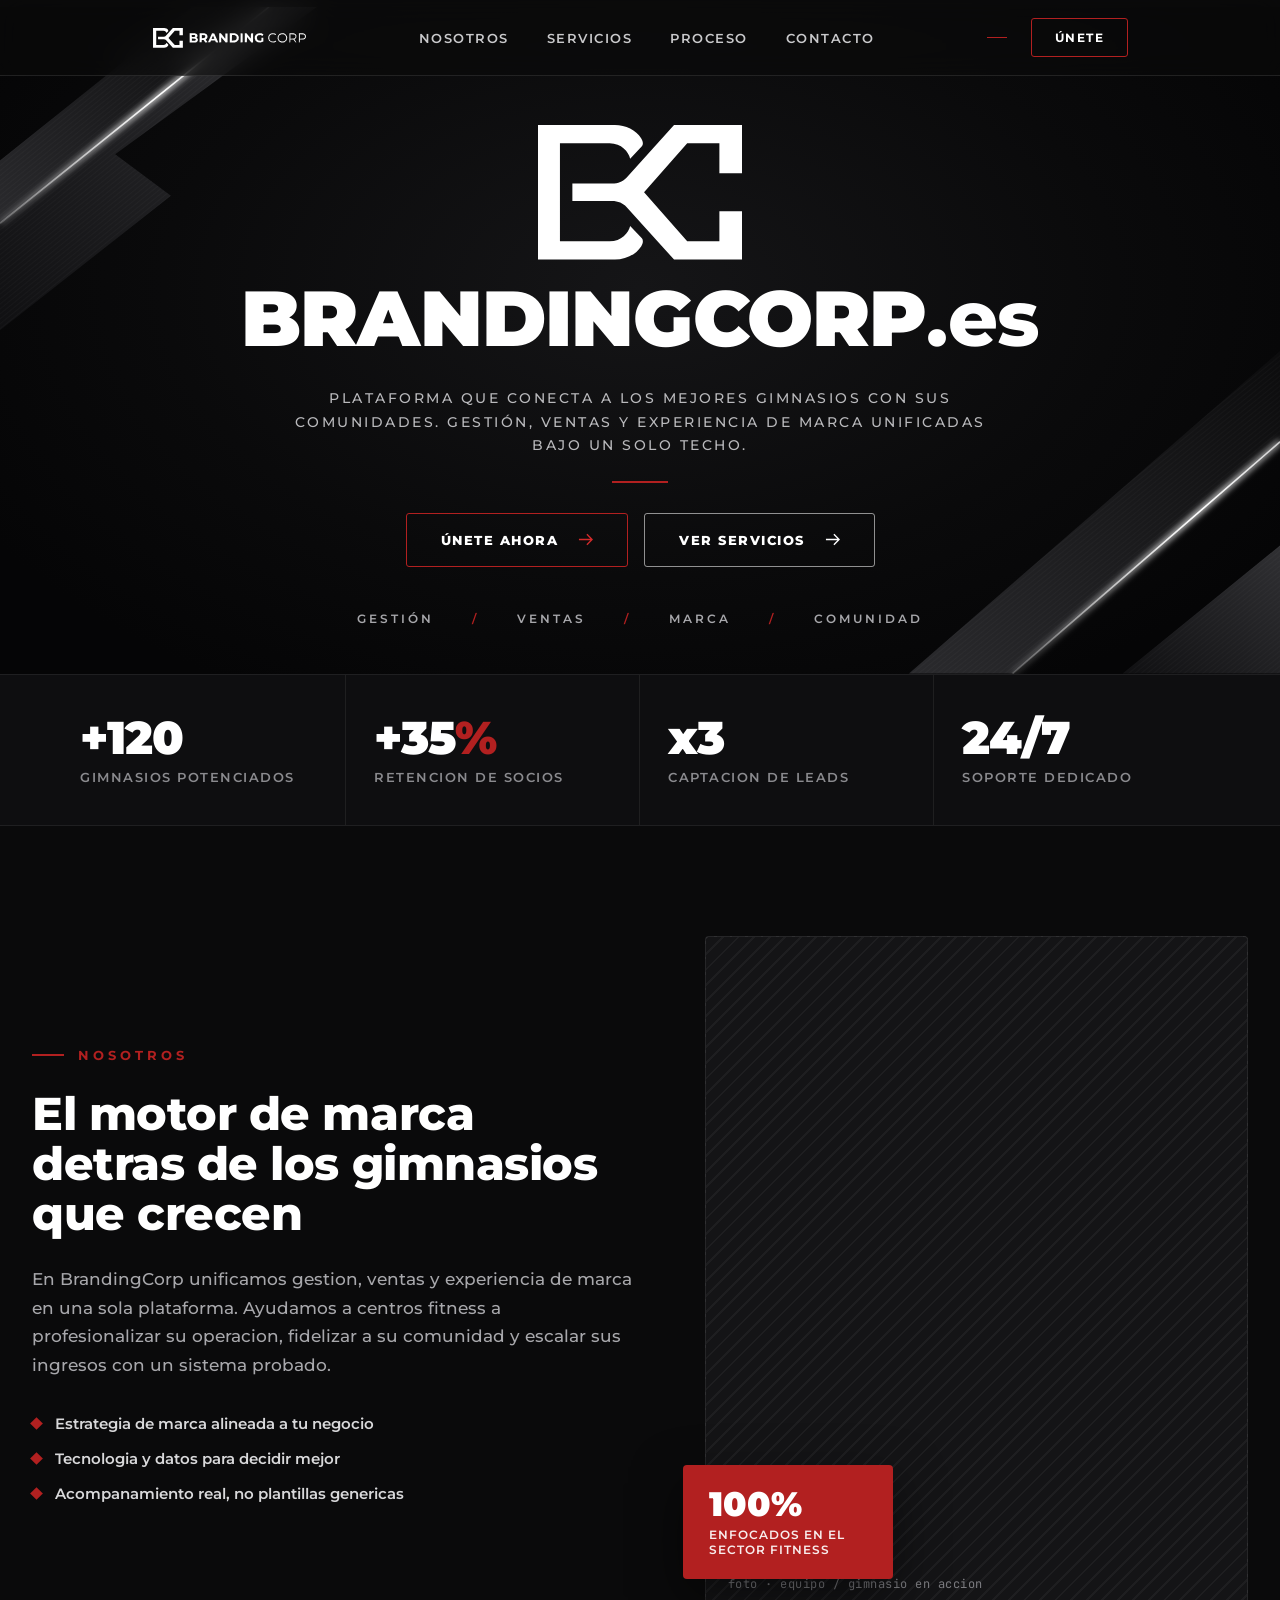
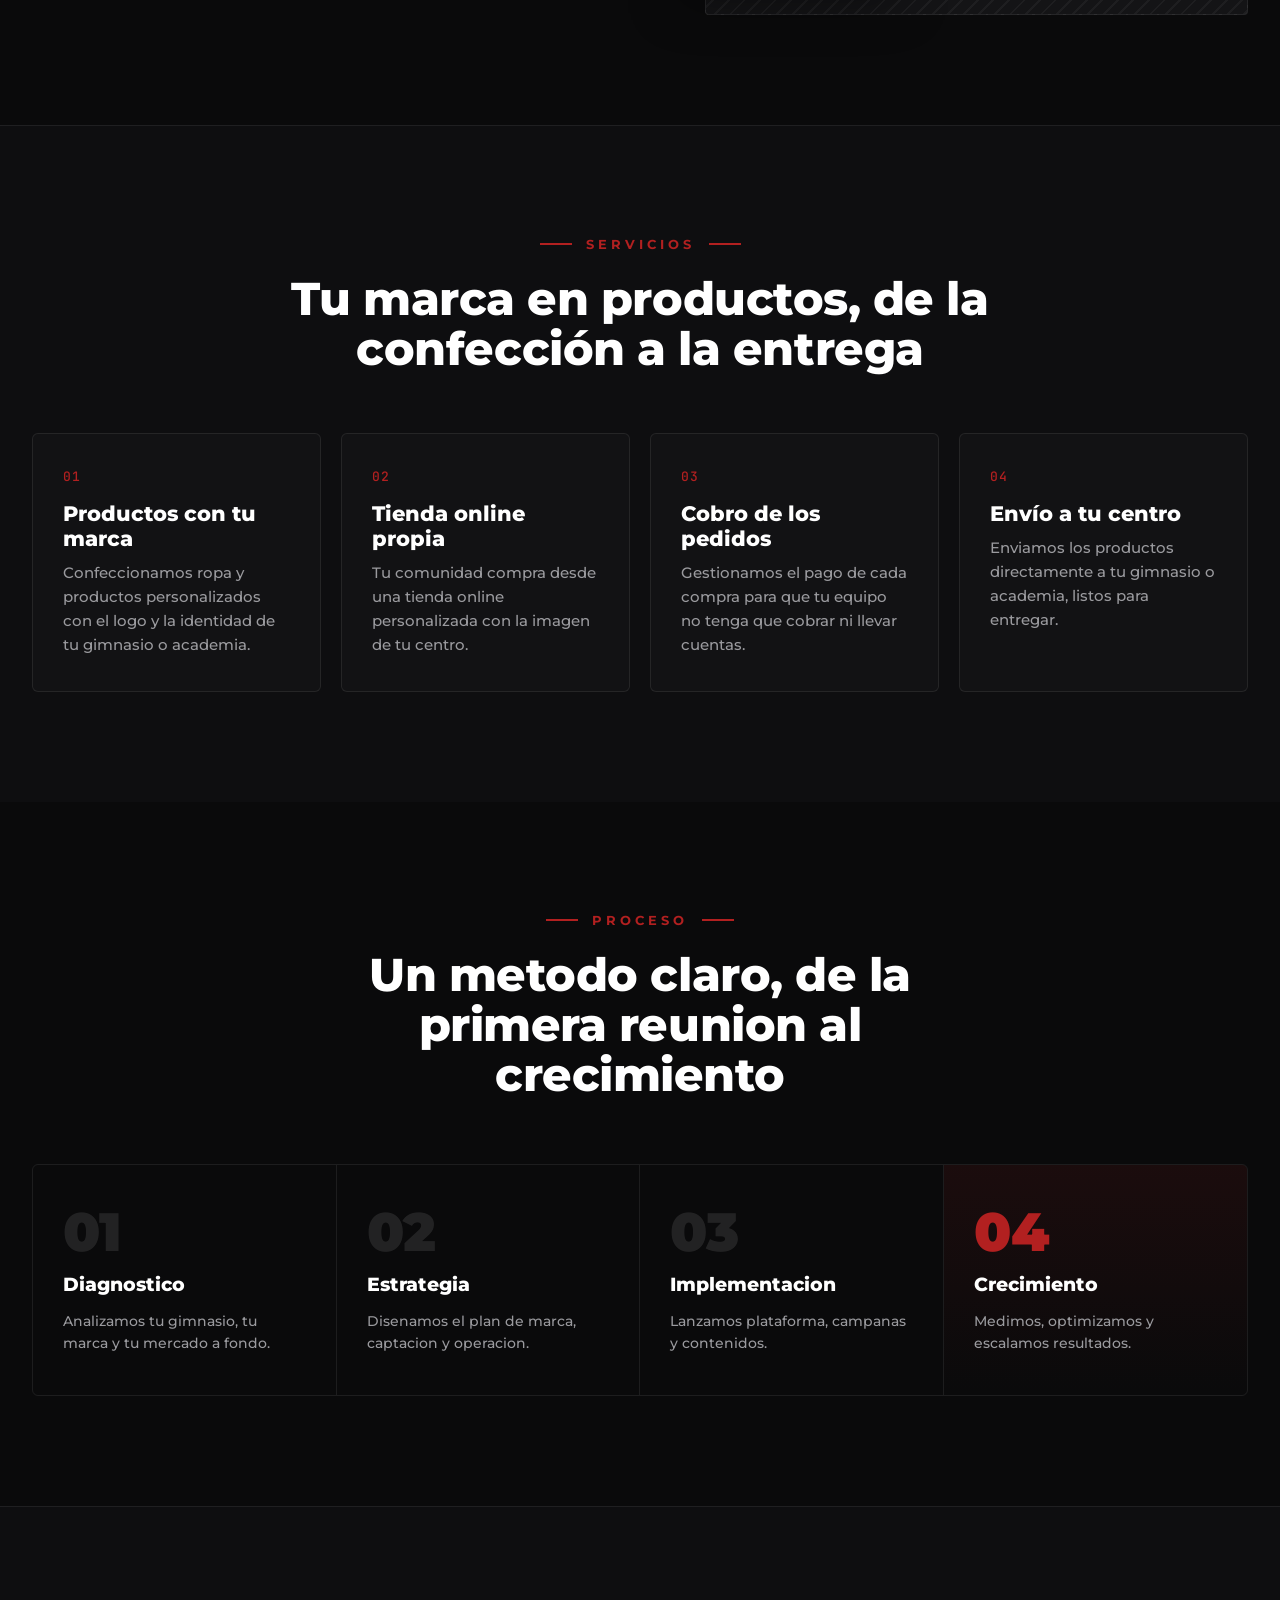
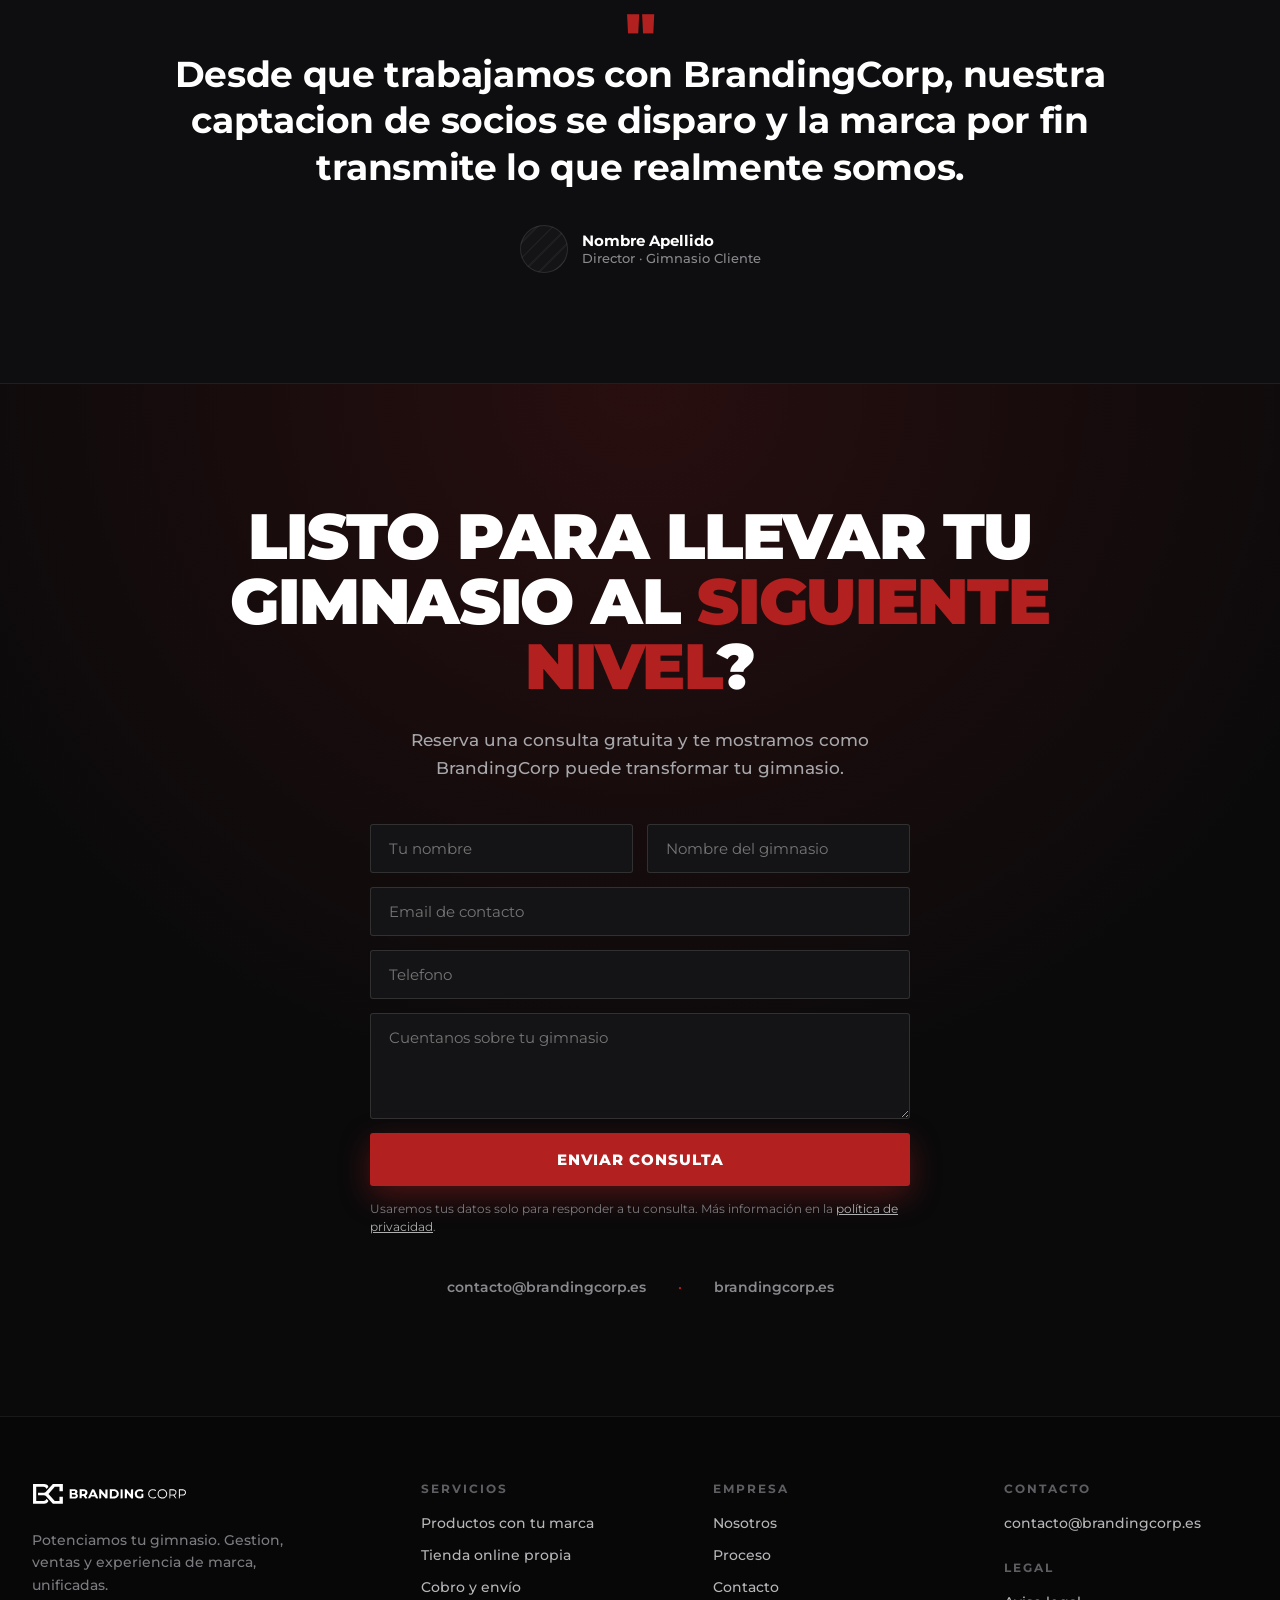
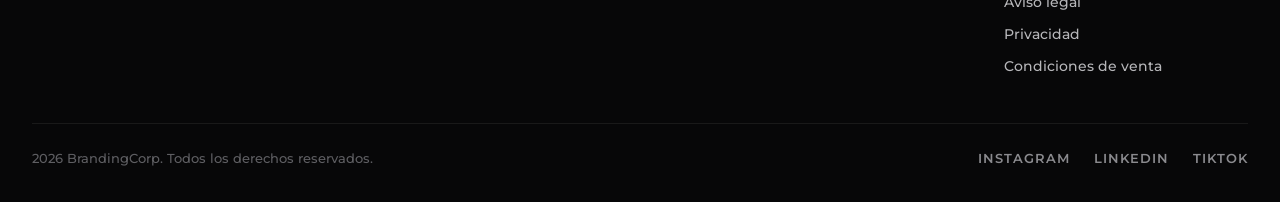
==== commit bf12f204: "Web: servicios reales: productos con marca, tienda online, cobro y envío Co-Authored-By: Claude Opus" ====
--- a/index.html
+++ b/index.html
@@ -36,7 +36,7 @@
 .grid-stats{max-width:1240px;margin:0 auto;padding:0 32px;display:grid;grid-template-columns:repeat(4,1fr);}
 .grid-about{max-width:1240px;margin:0 auto;display:grid;grid-template-columns:1.05fr 0.95fr;gap:72px;align-items:center;}
 .about-badge{left:-22px;}
-.grid-services{display:grid;grid-template-columns:repeat(3,1fr);gap:20px;}
+.grid-services{display:grid;grid-template-columns:repeat(4,1fr);gap:20px;}
 .grid-process{display:grid;grid-template-columns:repeat(4,1fr);border:1px solid rgba(255,255,255,0.08);border-radius:6px;overflow:hidden;}
 .grid-form{display:grid;grid-template-columns:1fr 1fr;gap:14px;}
 .grid-footer{max-width:1240px;margin:0 auto;display:grid;grid-template-columns:1.4fr 1fr 1fr 1fr;gap:48px;}
@@ -186,15 +186,13 @@
   <div style="max-width:1240px;margin:0 auto;">
     <div style="display:flex;flex-direction:column;align-items:center;text-align:center;margin-bottom:60px;">
       <div style="display:flex;align-items:center;gap:14px;margin-bottom:22px;"><span style="width:32px;height:2px;background:#B22020;display:block;"></span><span style="color:#B22020;font-size:13px;font-weight:700;letter-spacing:4px;">SERVICIOS</span><span style="width:32px;height:2px;background:#B22020;display:block;"></span></div>
-      <h2 style="margin:0;font-size:clamp(30px,3.6vw,48px);font-weight:800;line-height:1.08;letter-spacing:-0.01em;color:#fff;max-width:720px;">Todo lo que tu gimnasio necesita, bajo un solo techo</h2>
+      <h2 style="margin:0;font-size:clamp(30px,3.6vw,48px);font-weight:800;line-height:1.08;letter-spacing:-0.01em;color:#fff;max-width:760px;">Tu marca en productos, de la confección a la entrega</h2>
     </div>
     <div class="grid-services">
-      <div class="card"><div style="font-family:'JetBrains Mono',monospace;font-size:13px;color:#B22020;font-weight:500;letter-spacing:1px;">01</div><h3 style="margin:16px 0 10px;font-size:21px;font-weight:800;color:#fff;">Gestion integral</h3><p style="margin:0;font-size:15px;line-height:1.6;color:#9A9A9E;font-weight:500;">Socios, reservas, cobros y operacion diaria centralizados en un unico panel claro.</p></div>
-      <div class="card"><div style="font-family:'JetBrains Mono',monospace;font-size:13px;color:#B22020;font-weight:500;letter-spacing:1px;">02</div><h3 style="margin:16px 0 10px;font-size:21px;font-weight:800;color:#fff;">Captacion de socios</h3><p style="margin:0;font-size:15px;line-height:1.6;color:#9A9A9E;font-weight:500;">Embudos de venta y campanas que llenan tu sala con socios que encajan con tu marca.</p></div>
-      <div class="card"><div style="font-family:'JetBrains Mono',monospace;font-size:13px;color:#B22020;font-weight:500;letter-spacing:1px;">03</div><h3 style="margin:16px 0 10px;font-size:21px;font-weight:800;color:#fff;">Experiencia de marca</h3><p style="margin:0;font-size:15px;line-height:1.6;color:#9A9A9E;font-weight:500;">Identidad, contenido y presencia coherentes que te diferencian de la competencia.</p></div>
-      <div class="card"><div style="font-family:'JetBrains Mono',monospace;font-size:13px;color:#B22020;font-weight:500;letter-spacing:1px;">04</div><h3 style="margin:16px 0 10px;font-size:21px;font-weight:800;color:#fff;">Marketing y Redes</h3><p style="margin:0;font-size:15px;line-height:1.6;color:#9A9A9E;font-weight:500;">Estrategia y gestion de redes sociales orientada a resultados, no a vanidad.</p></div>
-      <div class="card"><div style="font-family:'JetBrains Mono',monospace;font-size:13px;color:#B22020;font-weight:500;letter-spacing:1px;">05</div><h3 style="margin:16px 0 10px;font-size:21px;font-weight:800;color:#fff;">Web y App propias</h3><p style="margin:0;font-size:15px;line-height:1.6;color:#9A9A9E;font-weight:500;">Tu gimnasio con web y app a medida, integradas con la plataforma de gestion.</p></div>
-      <div class="card"><div style="font-family:'JetBrains Mono',monospace;font-size:13px;color:#B22020;font-weight:500;letter-spacing:1px;">06</div><h3 style="margin:16px 0 10px;font-size:21px;font-weight:800;color:#fff;">Datos y Crecimiento</h3><p style="margin:0;font-size:15px;line-height:1.6;color:#9A9A9E;font-weight:500;">Metricas claras y reportes accionables para decidir, optimizar y escalar.</p></div>
+      <div class="card"><div style="font-family:'JetBrains Mono',monospace;font-size:13px;color:#B22020;font-weight:500;letter-spacing:1px;">01</div><h3 style="margin:16px 0 10px;font-size:21px;font-weight:800;color:#fff;">Productos con tu marca</h3><p style="margin:0;font-size:15px;line-height:1.6;color:#9A9A9E;font-weight:500;">Confeccionamos ropa y productos personalizados con el logo y la identidad de tu gimnasio o academia.</p></div>
+      <div class="card"><div style="font-family:'JetBrains Mono',monospace;font-size:13px;color:#B22020;font-weight:500;letter-spacing:1px;">02</div><h3 style="margin:16px 0 10px;font-size:21px;font-weight:800;color:#fff;">Tienda online propia</h3><p style="margin:0;font-size:15px;line-height:1.6;color:#9A9A9E;font-weight:500;">Tu comunidad compra desde una tienda online personalizada con la imagen de tu centro.</p></div>
+      <div class="card"><div style="font-family:'JetBrains Mono',monospace;font-size:13px;color:#B22020;font-weight:500;letter-spacing:1px;">03</div><h3 style="margin:16px 0 10px;font-size:21px;font-weight:800;color:#fff;">Cobro de los pedidos</h3><p style="margin:0;font-size:15px;line-height:1.6;color:#9A9A9E;font-weight:500;">Gestionamos el pago de cada compra para que tu equipo no tenga que cobrar ni llevar cuentas.</p></div>
+      <div class="card"><div style="font-family:'JetBrains Mono',monospace;font-size:13px;color:#B22020;font-weight:500;letter-spacing:1px;">04</div><h3 style="margin:16px 0 10px;font-size:21px;font-weight:800;color:#fff;">Envío a tu centro</h3><p style="margin:0;font-size:15px;line-height:1.6;color:#9A9A9E;font-weight:500;">Enviamos los productos directamente a tu gimnasio o academia, listos para entregar.</p></div>
     </div>
   </div>
 </section>
@@ -254,9 +252,9 @@
     </div>
     <div style="display:flex;flex-direction:column;gap:14px;">
       <div style="font-size:12px;font-weight:700;letter-spacing:2px;color:#5E5E62;margin-bottom:4px;">SERVICIOS</div>
-      <a href="#servicios" class="footer-link">Gestion integral</a>
-      <a href="#servicios" class="footer-link">Captacion de socios</a>
-      <a href="#servicios" class="footer-link">Experiencia de marca</a>
+      <a href="#servicios" class="footer-link">Productos con tu marca</a>
+      <a href="#servicios" class="footer-link">Tienda online propia</a>
+      <a href="#servicios" class="footer-link">Cobro y envío</a>
     </div>
     <div style="display:flex;flex-direction:column;gap:14px;">
       <div style="font-size:12px;font-weight:700;letter-spacing:2px;color:#5E5E62;margin-bottom:4px;">EMPRESA</div>
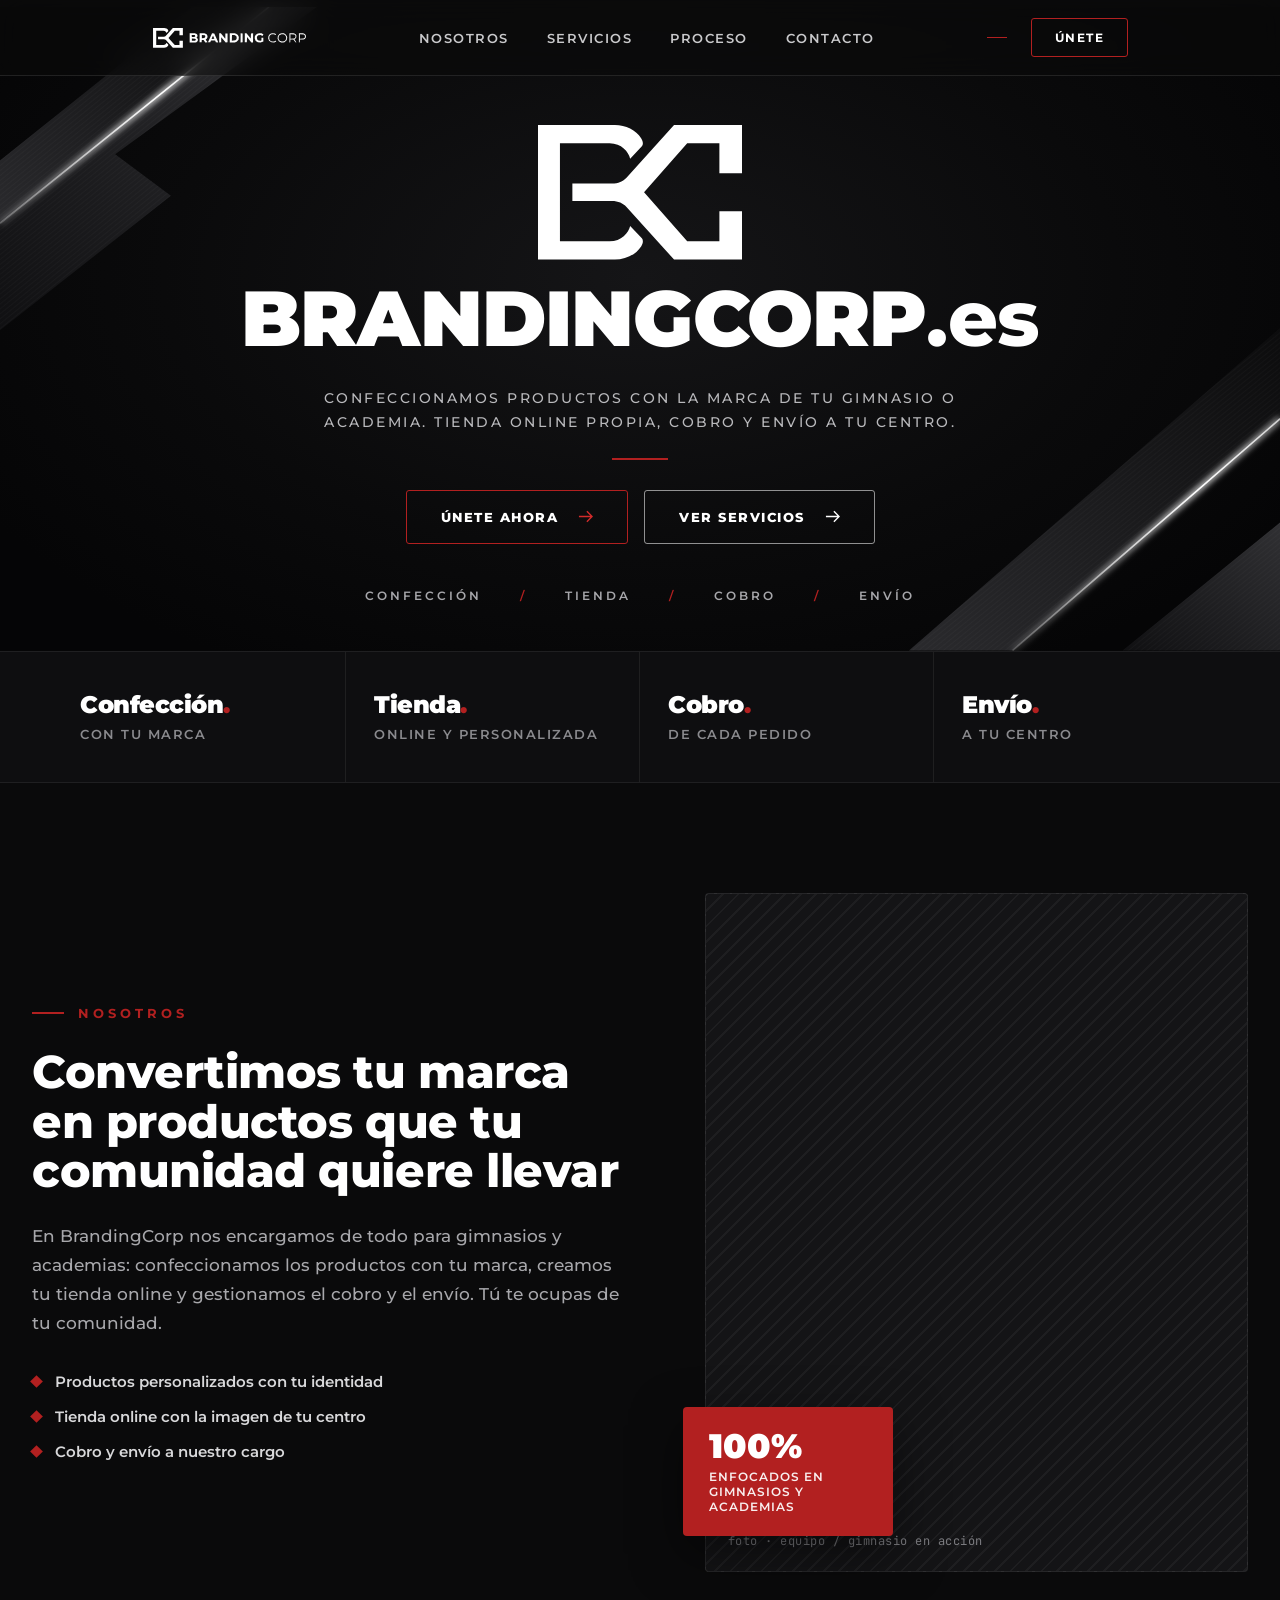
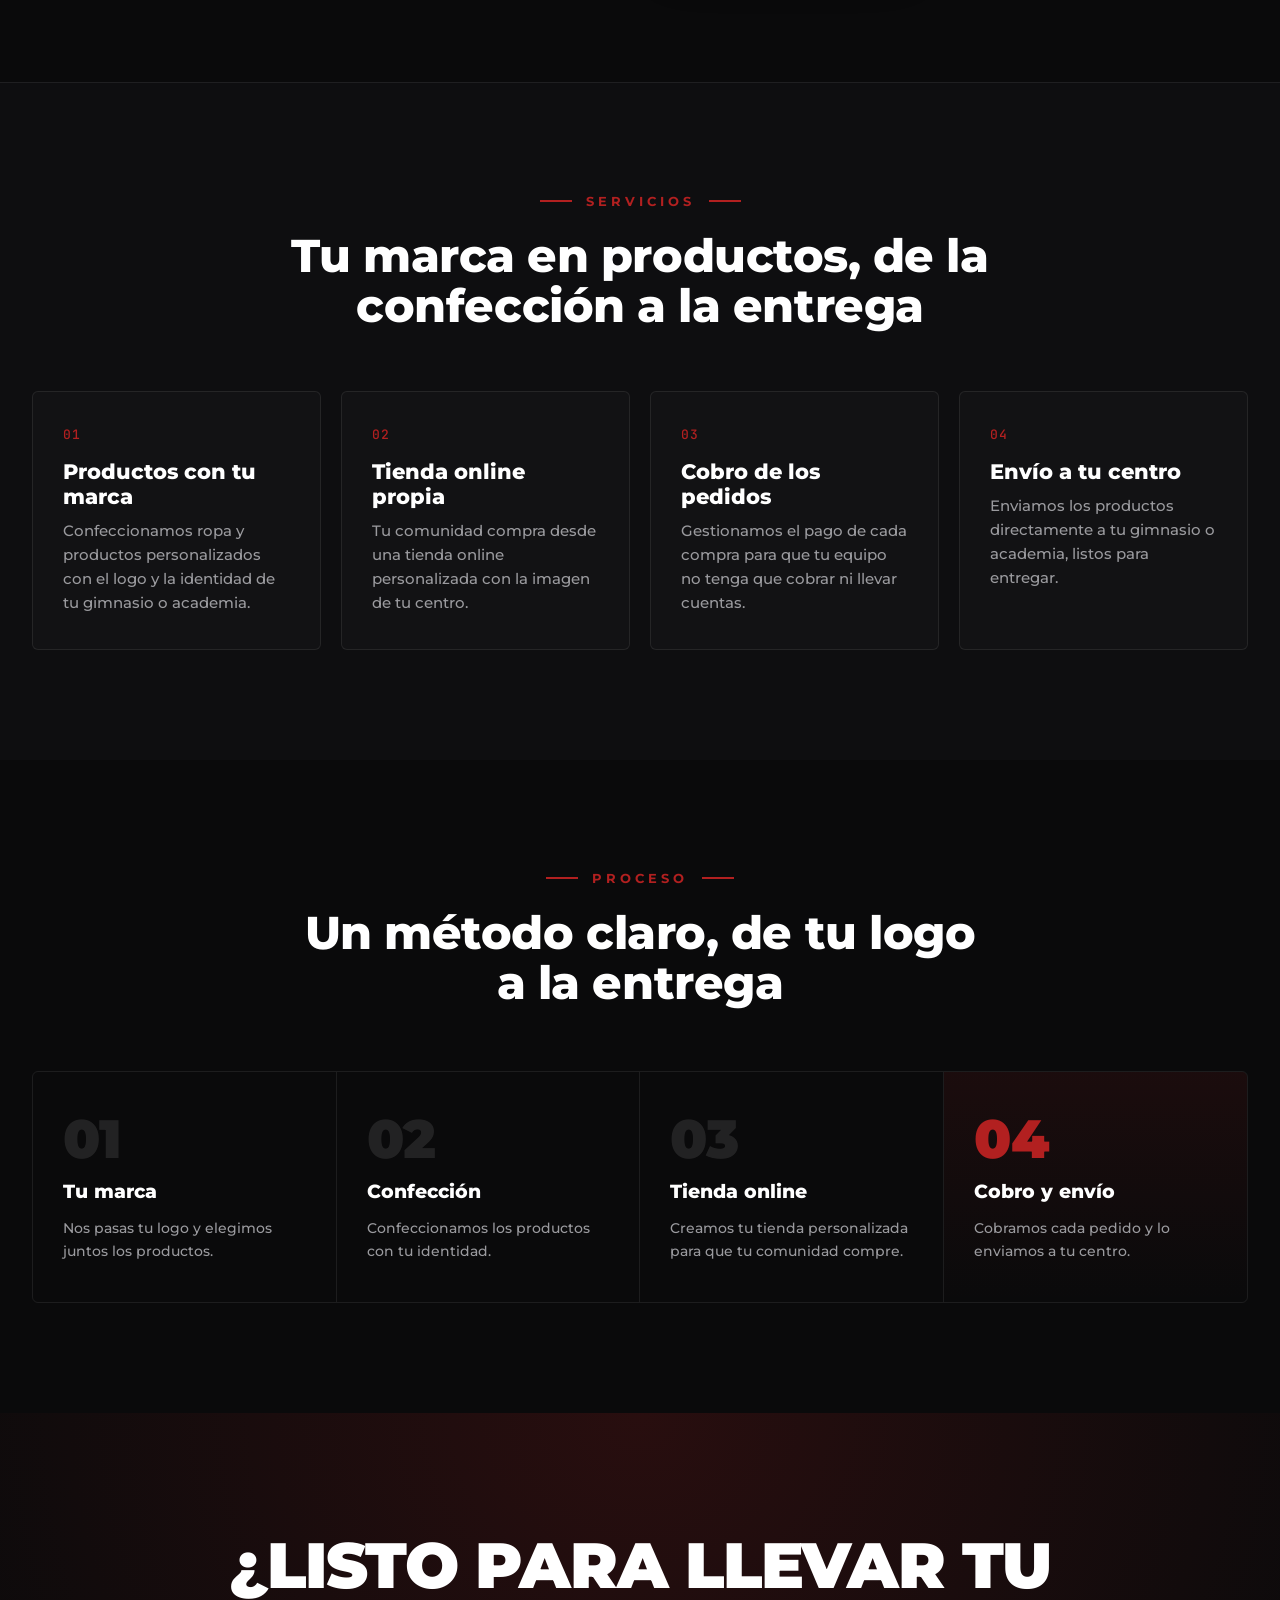
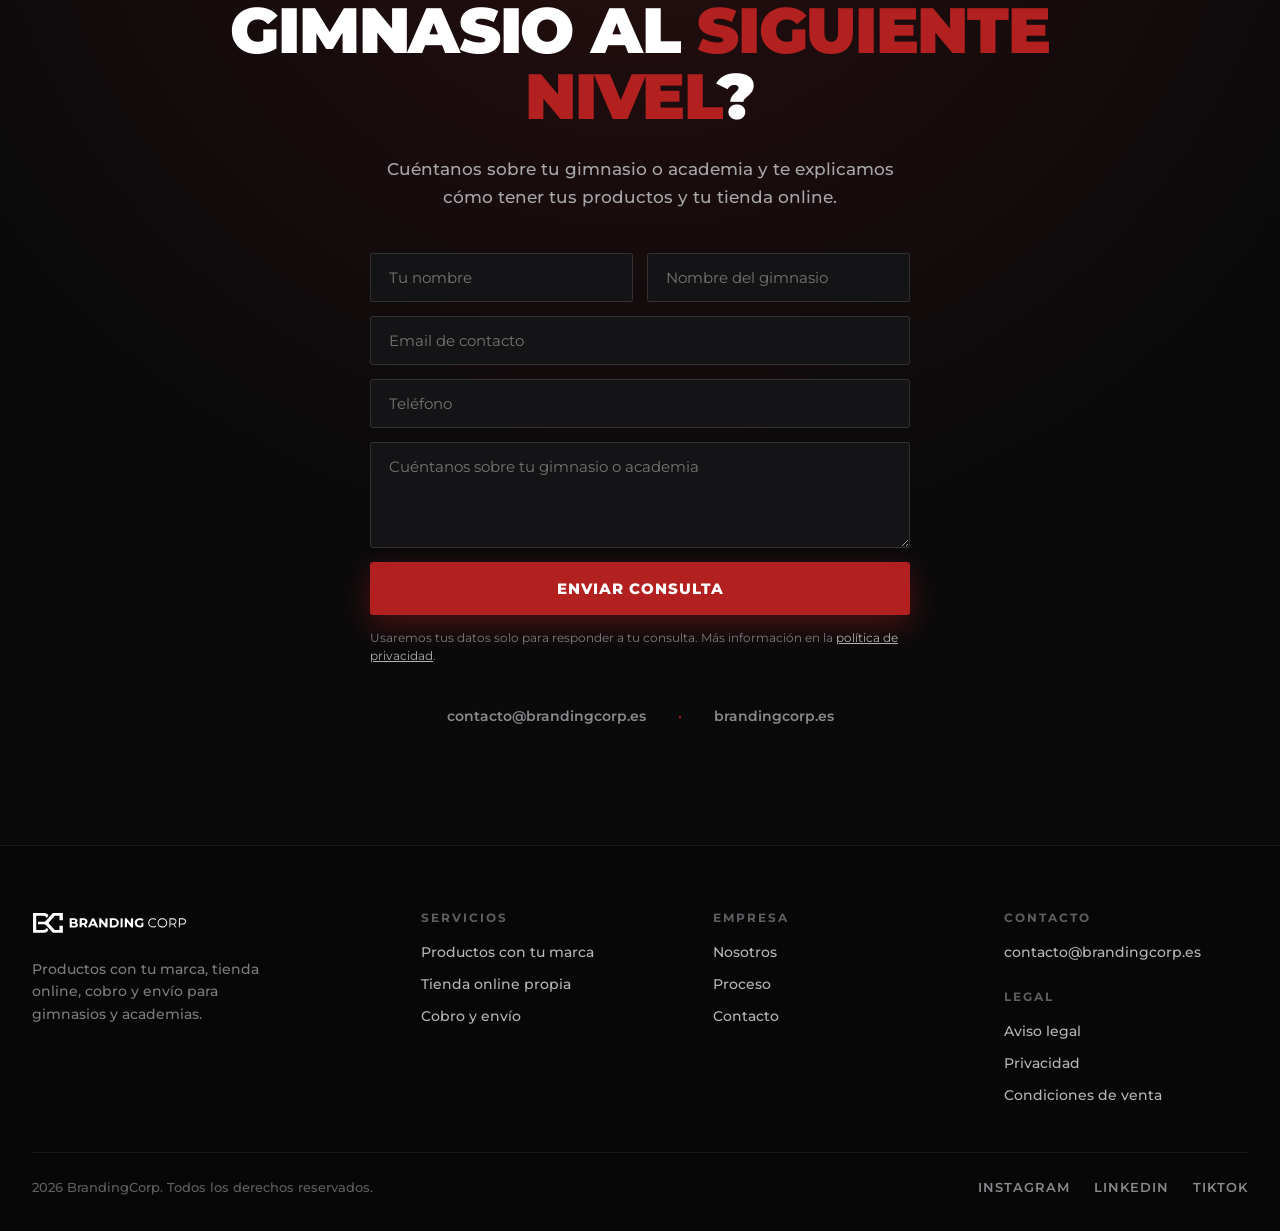
==== commit 867c4cc5: "Web: textos reales de la actividad; fuera cifras sin confirmar y testimonio de relleno Co-Authored-B" ====
--- a/index.html
+++ b/index.html
@@ -3,7 +3,7 @@
 <head>
 <meta charset="utf-8">
 <meta name="viewport" content="width=device-width, initial-scale=1">
-<title>BrandingCorp — Potenciamos tu gimnasio</title>
+<title>BrandingCorp — Productos con la marca de tu gimnasio</title>
 <link rel="preconnect" href="https://fonts.googleapis.com">
 <link rel="preconnect" href="https://fonts.gstatic.com" crossorigin>
 <link href="https://fonts.googleapis.com/css2?family=Montserrat:ital,wght@0,400;0,500;0,600;0,700;0,800;0,900;1,600&family=JetBrains+Mono:wght@400;500&display=swap" rel="stylesheet">
@@ -142,24 +142,24 @@
   <div class="hero-inner">
     <svg class="hero-logo" xmlns="http://www.w3.org/2000/svg" viewBox="0 0 280 184" role="img" aria-label="Branding Corp"><path d="M0 0H105C120 0 134 7 141 18C144 23 144 27 142 29L126 46C124 37 114 25 98 25H30V159H98C114 159 124 147 126 138L142 155C144 157 144 161 141 166C134 177 120 184 105 184H0ZM47 80H101C110 80 116 77 121 72L186 0H280V66H248V25H204L145 92L204 159H248V118H280V184H186L121 112C116 107 110 104 101 104H47Z" fill="#FFFFFF"/></svg>
     <h1 class="hero-title">BRANDINGCORP<span>.es</span></h1>
-    <p class="hero-text">Plataforma que conecta a los mejores gimnasios con sus comunidades. Gestión, ventas y experiencia de marca unificadas bajo un solo techo.</p>
+    <p class="hero-text">Confeccionamos productos con la marca de tu gimnasio o academia. Tienda online propia, cobro y envío a tu centro.</p>
     <span class="hero-rule"></span>
     <div style="display:flex;flex-wrap:wrap;justify-content:center;gap:16px;margin-top:30px;">
       <a href="#contacto" class="hero-btn hero-btn-red">ÚNETE AHORA <svg viewBox="0 0 16 16" fill="none" stroke="currentColor" stroke-width="1.5" aria-hidden="true"><path d="M1 8H15M9.5 2.5 15 8 9.5 13.5"/></svg></a>
       <a href="#servicios" class="hero-btn">VER SERVICIOS <svg viewBox="0 0 16 16" fill="none" stroke="currentColor" stroke-width="1.5" aria-hidden="true"><path d="M1 8H15M9.5 2.5 15 8 9.5 13.5"/></svg></a>
     </div>
     <div class="hero-tags">
-      <span>GESTIÓN</span><i>/</i><span>VENTAS</span><i>/</i><span>MARCA</span><i>/</i><span>COMUNIDAD</span>
+      <span>CONFECCIÓN</span><i>/</i><span>TIENDA</span><i>/</i><span>COBRO</span><i>/</i><span>ENVÍO</span>
     </div>
   </div>
 </section>
 
 <section class="stats-bar" style="border-top:1px solid rgba(255,255,255,0.07);border-bottom:1px solid rgba(255,255,255,0.07);background:#0E0E10;">
   <div class="grid-stats">
-    <div style="padding:40px 28px;border-right:1px solid rgba(255,255,255,0.07);display:flex;flex-direction:column;gap:8px;"><span style="font-size:46px;font-weight:900;color:#fff;letter-spacing:-1px;line-height:1;">+120</span><span style="font-size:13px;font-weight:600;letter-spacing:1.5px;color:#8A8A8E;">GIMNASIOS POTENCIADOS</span></div>
-    <div style="padding:40px 28px;border-right:1px solid rgba(255,255,255,0.07);display:flex;flex-direction:column;gap:8px;"><span style="font-size:46px;font-weight:900;color:#fff;letter-spacing:-1px;line-height:1;">+35<span style="color:#B22020;">%</span></span><span style="font-size:13px;font-weight:600;letter-spacing:1.5px;color:#8A8A8E;">RETENCION DE SOCIOS</span></div>
-    <div style="padding:40px 28px;border-right:1px solid rgba(255,255,255,0.07);display:flex;flex-direction:column;gap:8px;"><span style="font-size:46px;font-weight:900;color:#fff;letter-spacing:-1px;line-height:1;">x3</span><span style="font-size:13px;font-weight:600;letter-spacing:1.5px;color:#8A8A8E;">CAPTACION DE LEADS</span></div>
-    <div style="padding:40px 28px;display:flex;flex-direction:column;gap:8px;"><span style="font-size:46px;font-weight:900;color:#fff;letter-spacing:-1px;line-height:1;">24/7</span><span style="font-size:13px;font-weight:600;letter-spacing:1.5px;color:#8A8A8E;">SOPORTE DEDICADO</span></div>
+    <div style="padding:40px 28px;border-right:1px solid rgba(255,255,255,0.07);display:flex;flex-direction:column;gap:8px;"><span style="font-size:24px;font-weight:900;color:#fff;letter-spacing:-0.5px;line-height:1.1;">Confección<span style="color:#B22020;">.</span></span><span style="font-size:13px;font-weight:600;letter-spacing:1.5px;color:#8A8A8E;">CON TU MARCA</span></div>
+    <div style="padding:40px 28px;border-right:1px solid rgba(255,255,255,0.07);display:flex;flex-direction:column;gap:8px;"><span style="font-size:24px;font-weight:900;color:#fff;letter-spacing:-0.5px;line-height:1.1;">Tienda<span style="color:#B22020;">.</span></span><span style="font-size:13px;font-weight:600;letter-spacing:1.5px;color:#8A8A8E;">ONLINE Y PERSONALIZADA</span></div>
+    <div style="padding:40px 28px;border-right:1px solid rgba(255,255,255,0.07);display:flex;flex-direction:column;gap:8px;"><span style="font-size:24px;font-weight:900;color:#fff;letter-spacing:-0.5px;line-height:1.1;">Cobro<span style="color:#B22020;">.</span></span><span style="font-size:13px;font-weight:600;letter-spacing:1.5px;color:#8A8A8E;">DE CADA PEDIDO</span></div>
+    <div style="padding:40px 28px;display:flex;flex-direction:column;gap:8px;"><span style="font-size:24px;font-weight:900;color:#fff;letter-spacing:-0.5px;line-height:1.1;">Envío<span style="color:#B22020;">.</span></span><span style="font-size:13px;font-weight:600;letter-spacing:1.5px;color:#8A8A8E;">A TU CENTRO</span></div>
   </div>
 </section>
 
@@ -167,17 +167,17 @@
   <div class="grid-about">
     <div>
       <div style="display:flex;align-items:center;gap:14px;margin-bottom:26px;"><span style="width:32px;height:2px;background:#B22020;display:block;"></span><span style="color:#B22020;font-size:13px;font-weight:700;letter-spacing:4px;">NOSOTROS</span></div>
-      <h2 style="margin:0;font-size:clamp(30px,3.6vw,48px);font-weight:800;line-height:1.08;letter-spacing:-0.01em;color:#fff;">El motor de marca detras de los gimnasios que crecen</h2>
-      <p style="margin:26px 0 0;font-size:17px;line-height:1.7;color:#A7A7AB;font-weight:500;">En BrandingCorp unificamos gestion, ventas y experiencia de marca en una sola plataforma. Ayudamos a centros fitness a profesionalizar su operacion, fidelizar a su comunidad y escalar sus ingresos con un sistema probado.</p>
+      <h2 style="margin:0;font-size:clamp(30px,3.6vw,48px);font-weight:800;line-height:1.08;letter-spacing:-0.01em;color:#fff;">Convertimos tu marca en productos que tu comunidad quiere llevar</h2>
+      <p style="margin:26px 0 0;font-size:17px;line-height:1.7;color:#A7A7AB;font-weight:500;">En BrandingCorp nos encargamos de todo para gimnasios y academias: confeccionamos los productos con tu marca, creamos tu tienda online y gestionamos el cobro y el envío. Tú te ocupas de tu comunidad.</p>
       <div style="display:flex;flex-direction:column;gap:16px;margin-top:34px;">
-        <div style="display:flex;align-items:center;gap:14px;"><span style="flex:none;width:9px;height:9px;background:#B22020;transform:rotate(45deg);display:block;"></span><span style="font-size:15px;font-weight:600;color:#D8D8DA;">Estrategia de marca alineada a tu negocio</span></div>
-        <div style="display:flex;align-items:center;gap:14px;"><span style="flex:none;width:9px;height:9px;background:#B22020;transform:rotate(45deg);display:block;"></span><span style="font-size:15px;font-weight:600;color:#D8D8DA;">Tecnologia y datos para decidir mejor</span></div>
-        <div style="display:flex;align-items:center;gap:14px;"><span style="flex:none;width:9px;height:9px;background:#B22020;transform:rotate(45deg);display:block;"></span><span style="font-size:15px;font-weight:600;color:#D8D8DA;">Acompanamiento real, no plantillas genericas</span></div>
+        <div style="display:flex;align-items:center;gap:14px;"><span style="flex:none;width:9px;height:9px;background:#B22020;transform:rotate(45deg);display:block;"></span><span style="font-size:15px;font-weight:600;color:#D8D8DA;">Productos personalizados con tu identidad</span></div>
+        <div style="display:flex;align-items:center;gap:14px;"><span style="flex:none;width:9px;height:9px;background:#B22020;transform:rotate(45deg);display:block;"></span><span style="font-size:15px;font-weight:600;color:#D8D8DA;">Tienda online con la imagen de tu centro</span></div>
+        <div style="display:flex;align-items:center;gap:14px;"><span style="flex:none;width:9px;height:9px;background:#B22020;transform:rotate(45deg);display:block;"></span><span style="font-size:15px;font-weight:600;color:#D8D8DA;">Cobro y envío a nuestro cargo</span></div>
       </div>
     </div>
     <div style="position:relative;">
-      <div class="ph" style="aspect-ratio:4/5;border-radius:4px;border:1px solid rgba(255,255,255,0.08);display:flex;align-items:flex-end;padding:22px;"><span style="font-family:'JetBrains Mono',monospace;font-size:12px;color:#7C7C80;letter-spacing:0.5px;">foto · equipo / gimnasio en accion</span></div>
-      <div class="about-badge" style="position:absolute;bottom:36px;background:#B22020;color:#fff;padding:22px 26px;border-radius:4px;max-width:210px;box-shadow:0 18px 50px rgba(0,0,0,0.5);"><div style="font-size:34px;font-weight:900;line-height:1;">100%</div><div style="font-size:12px;font-weight:600;letter-spacing:1px;margin-top:6px;opacity:0.92;">ENFOCADOS EN EL SECTOR FITNESS</div></div>
+      <div class="ph" style="aspect-ratio:4/5;border-radius:4px;border:1px solid rgba(255,255,255,0.08);display:flex;align-items:flex-end;padding:22px;"><span style="font-family:'JetBrains Mono',monospace;font-size:12px;color:#7C7C80;letter-spacing:0.5px;">foto · equipo / gimnasio en acción</span></div>
+      <div class="about-badge" style="position:absolute;bottom:36px;background:#B22020;color:#fff;padding:22px 26px;border-radius:4px;max-width:210px;box-shadow:0 18px 50px rgba(0,0,0,0.5);"><div style="font-size:34px;font-weight:900;line-height:1;">100%</div><div style="font-size:12px;font-weight:600;letter-spacing:1px;margin-top:6px;opacity:0.92;">ENFOCADOS EN GIMNASIOS Y ACADEMIAS</div></div>
     </div>
   </div>
 </section>
@@ -201,40 +201,29 @@
   <div style="max-width:1240px;margin:0 auto;">
     <div style="display:flex;flex-direction:column;align-items:center;text-align:center;margin-bottom:64px;">
       <div style="display:flex;align-items:center;gap:14px;margin-bottom:22px;"><span style="width:32px;height:2px;background:#B22020;display:block;"></span><span style="color:#B22020;font-size:13px;font-weight:700;letter-spacing:4px;">PROCESO</span><span style="width:32px;height:2px;background:#B22020;display:block;"></span></div>
-      <h2 style="margin:0;font-size:clamp(30px,3.6vw,48px);font-weight:800;line-height:1.08;letter-spacing:-0.01em;color:#fff;max-width:680px;">Un metodo claro, de la primera reunion al crecimiento</h2>
+      <h2 style="margin:0;font-size:clamp(30px,3.6vw,48px);font-weight:800;line-height:1.08;letter-spacing:-0.01em;color:#fff;max-width:680px;">Un método claro, de tu logo a la entrega</h2>
     </div>
     <div class="grid-process">
-      <div style="padding:40px 30px;border-right:1px solid rgba(255,255,255,0.08);display:flex;flex-direction:column;gap:14px;"><span style="font-size:54px;font-weight:900;color:rgba(255,255,255,0.10);line-height:1;">01</span><h3 style="margin:0;font-size:19px;font-weight:800;color:#fff;">Diagnostico</h3><p style="margin:0;font-size:14px;line-height:1.6;color:#9A9A9E;font-weight:500;">Analizamos tu gimnasio, tu marca y tu mercado a fondo.</p></div>
-      <div style="padding:40px 30px;border-right:1px solid rgba(255,255,255,0.08);display:flex;flex-direction:column;gap:14px;"><span style="font-size:54px;font-weight:900;color:rgba(255,255,255,0.10);line-height:1;">02</span><h3 style="margin:0;font-size:19px;font-weight:800;color:#fff;">Estrategia</h3><p style="margin:0;font-size:14px;line-height:1.6;color:#9A9A9E;font-weight:500;">Disenamos el plan de marca, captacion y operacion.</p></div>
-      <div style="padding:40px 30px;border-right:1px solid rgba(255,255,255,0.08);display:flex;flex-direction:column;gap:14px;"><span style="font-size:54px;font-weight:900;color:rgba(255,255,255,0.10);line-height:1;">03</span><h3 style="margin:0;font-size:19px;font-weight:800;color:#fff;">Implementacion</h3><p style="margin:0;font-size:14px;line-height:1.6;color:#9A9A9E;font-weight:500;">Lanzamos plataforma, campanas y contenidos.</p></div>
-      <div style="padding:40px 30px;display:flex;flex-direction:column;gap:14px;background:linear-gradient(180deg,rgba(178,32,32,0.10),transparent);"><span style="font-size:54px;font-weight:900;color:#B22020;line-height:1;">04</span><h3 style="margin:0;font-size:19px;font-weight:800;color:#fff;">Crecimiento</h3><p style="margin:0;font-size:14px;line-height:1.6;color:#9A9A9E;font-weight:500;">Medimos, optimizamos y escalamos resultados.</p></div>
-    </div>
-  </div>
-</section>
-
-<section style="padding:110px 32px;background:#0E0E10;border-top:1px solid rgba(255,255,255,0.07);border-bottom:1px solid rgba(255,255,255,0.07);">
-  <div style="max-width:980px;margin:0 auto;text-align:center;">
-    <div style="font-size:64px;font-weight:900;color:#B22020;line-height:0.6;height:34px;">"</div>
-    <blockquote style="margin:0;font-size:clamp(24px,3vw,36px);font-weight:700;line-height:1.3;color:#fff;letter-spacing:-0.01em;">Desde que trabajamos con BrandingCorp, nuestra captacion de socios se disparo y la marca por fin transmite lo que realmente somos.</blockquote>
-    <div style="display:flex;align-items:center;justify-content:center;gap:14px;margin-top:34px;">
-      <div class="ph" style="width:48px;height:48px;border-radius:50%;border:1px solid rgba(255,255,255,0.1);flex:none;"></div>
-      <div style="text-align:left;"><div style="font-size:15px;font-weight:700;color:#fff;">Nombre Apellido</div><div style="font-size:13px;font-weight:500;color:#8A8A8E;">Director · Gimnasio Cliente</div></div>
+      <div style="padding:40px 30px;border-right:1px solid rgba(255,255,255,0.08);display:flex;flex-direction:column;gap:14px;"><span style="font-size:54px;font-weight:900;color:rgba(255,255,255,0.10);line-height:1;">01</span><h3 style="margin:0;font-size:19px;font-weight:800;color:#fff;">Tu marca</h3><p style="margin:0;font-size:14px;line-height:1.6;color:#9A9A9E;font-weight:500;">Nos pasas tu logo y elegimos juntos los productos.</p></div>
+      <div style="padding:40px 30px;border-right:1px solid rgba(255,255,255,0.08);display:flex;flex-direction:column;gap:14px;"><span style="font-size:54px;font-weight:900;color:rgba(255,255,255,0.10);line-height:1;">02</span><h3 style="margin:0;font-size:19px;font-weight:800;color:#fff;">Confección</h3><p style="margin:0;font-size:14px;line-height:1.6;color:#9A9A9E;font-weight:500;">Confeccionamos los productos con tu identidad.</p></div>
+      <div style="padding:40px 30px;border-right:1px solid rgba(255,255,255,0.08);display:flex;flex-direction:column;gap:14px;"><span style="font-size:54px;font-weight:900;color:rgba(255,255,255,0.10);line-height:1;">03</span><h3 style="margin:0;font-size:19px;font-weight:800;color:#fff;">Tienda online</h3><p style="margin:0;font-size:14px;line-height:1.6;color:#9A9A9E;font-weight:500;">Creamos tu tienda personalizada para que tu comunidad compre.</p></div>
+      <div style="padding:40px 30px;display:flex;flex-direction:column;gap:14px;background:linear-gradient(180deg,rgba(178,32,32,0.10),transparent);"><span style="font-size:54px;font-weight:900;color:#B22020;line-height:1;">04</span><h3 style="margin:0;font-size:19px;font-weight:800;color:#fff;">Cobro y envío</h3><p style="margin:0;font-size:14px;line-height:1.6;color:#9A9A9E;font-weight:500;">Cobramos cada pedido y lo enviamos a tu centro.</p></div>
     </div>
   </div>
 </section>
 
 <section id="contacto" style="position:relative;padding:120px 32px;background:radial-gradient(110% 130% at 50% 0%,rgba(178,32,32,0.18) 0%,rgba(178,32,32,0) 55%),#0A0A0B;overflow:hidden;">
   <div style="position:relative;max-width:880px;margin:0 auto;text-align:center;">
-    <h2 style="margin:0;font-size:clamp(34px,5vw,64px);font-weight:900;line-height:1.02;letter-spacing:-0.02em;text-transform:uppercase;color:#fff;">Listo para llevar tu gimnasio al <span style="color:#B22020;">siguiente nivel</span>?</h2>
-    <p style="margin:26px auto 0;max-width:560px;font-size:17px;line-height:1.65;color:#A7A7AB;font-weight:500;">Reserva una consulta gratuita y te mostramos como BrandingCorp puede transformar tu gimnasio.</p>
+    <h2 style="margin:0;font-size:clamp(34px,5vw,64px);font-weight:900;line-height:1.02;letter-spacing:-0.02em;text-transform:uppercase;color:#fff;">¿Listo para llevar tu gimnasio al <span style="color:#B22020;">siguiente nivel</span>?</h2>
+    <p style="margin:26px auto 0;max-width:560px;font-size:17px;line-height:1.65;color:#A7A7AB;font-weight:500;">Cuéntanos sobre tu gimnasio o academia y te explicamos cómo tener tus productos y tu tienda online.</p>
     <form action="https://formspree.io/f/xwvjjvpl" method="POST" style="max-width:540px;margin:42px auto 0;display:flex;flex-direction:column;gap:14px;text-align:left;">
       <div class="grid-form">
         <input type="text" name="nombre" placeholder="Tu nombre" required>
         <input type="text" name="gimnasio" placeholder="Nombre del gimnasio" required>
       </div>
       <input type="email" name="email" placeholder="Email de contacto" required>
-      <input type="tel" name="telefono" placeholder="Telefono">
-      <textarea name="mensaje" placeholder="Cuentanos sobre tu gimnasio" rows="4" style="resize:vertical;"></textarea>
+      <input type="tel" name="telefono" placeholder="Teléfono">
+      <textarea name="mensaje" placeholder="Cuéntanos sobre tu gimnasio o academia" rows="4" style="resize:vertical;"></textarea>
       <button type="submit">ENVIAR CONSULTA</button>
       <p style="margin:0;font-size:12px;line-height:1.5;color:#7C7C80;">Usaremos tus datos solo para responder a tu consulta. Más información en la <a href="/legal/privacidad.html" style="color:#B0B0B0;">política de privacidad</a>.</p>
     </form>
@@ -248,7 +237,7 @@
   <div class="grid-footer">
     <div>
       <svg style="height:26px;width:auto;display:block;" xmlns="http://www.w3.org/2000/svg" viewBox="0 0 524 88" fill="none" aria-label="Branding Corp"><path transform="translate(3.5,10.5) scale(.3607)" d="M0 0H105C120 0 134 7 141 18C144 23 144 27 142 29L126 46C124 37 114 25 98 25H30V159H98C114 159 124 147 126 138L142 155C144 157 144 161 141 166C134 177 120 184 105 184H0ZM47 80H101C110 80 116 77 121 72L186 0H280V66H248V25H204L145 92L204 159H248V118H280V184H186L121 112C116 107 110 104 101 104H47Z" fill="#FFFFFF"/><path d="M362.75,27.50 L371.00,28.25 L376.00,31.00 L377.25,33.25 L373.25,37.00 L368.25,34.00 L359.50,35.00 L356.25,38.25 L355.00,41.75 L356.25,48.75 L360.75,52.75 L368.75,53.00 L370.50,51.50 L370.50,43.50 L376.75,43.00 L377.00,55.75 L367.50,59.50 L358.25,58.75 L351.00,53.75 L347.75,45.75 L348.00,39.25 L350.75,33.75 L356.25,29.25 L362.75,27.75Z M408.50,27.75 L416.50,29.00 L420.50,32.75 L418.00,34.00 L412.75,31.00 L406.25,31.00 L403.00,32.25 L399.00,35.75 L397.00,39.50 L397.25,48.25 L400.50,53.00 L406.00,56.00 L413.00,56.00 L418.00,53.00 L419.75,53.25 L420.25,55.50 L413.75,59.00 L404.25,58.75 L396.25,53.25 L393.25,46.00 L394.00,38.00 L396.75,33.25 L402.50,29.00 L408.50,28.00Z M440.00,27.75 L446.25,28.25 L451.75,31.00 L456.75,37.75 L457.75,43.25 L455.75,51.50 L448.50,58.00 L443.50,59.25 L437.00,59.00 L429.25,54.75 L425.00,46.25 L426.00,37.25 L432.25,30.00 L440.00,28.00Z M127.50,28.00 L145.00,28.00 L151.25,30.25 L153.75,33.50 L154.00,38.00 L150.75,43.00 L154.00,45.50 L155.50,49.00 L154.75,54.50 L150.50,58.00 L146.75,59.00 L127.50,59.00 L127.50,28.25Z M161.25,28.00 L177.00,28.00 L181.50,29.25 L185.75,32.50 L187.75,37.00 L187.75,41.50 L186.00,45.75 L182.00,49.00 L182.00,50.25 L188.00,58.25 L180.50,59.00 L174.50,50.50 L168.50,50.50 L168.00,58.75 L161.00,58.75 L161.25,28.25Z M203.25,28.00 L210.75,28.75 L223.75,57.75 L223.50,59.00 L216.25,58.75 L213.50,52.50 L199.75,52.50 L197.00,58.75 L189.50,58.50 L203.25,28.25Z M227.50,28.00 L233.00,28.00 L247.25,45.50 L248.25,45.50 L248.25,28.50 L255.75,28.75 L255.75,58.50 L249.50,59.00 L234.25,41.25 L234.25,58.50 L227.50,59.00 L227.50,28.25Z M263.25,28.00 L279.75,28.00 L284.75,29.25 L290.75,33.50 L294.00,40.50 L293.00,50.00 L286.50,57.00 L280.25,59.00 L263.25,59.00 L263.25,28.25Z M300.00,28.00 L306.75,28.50 L306.75,58.50 L299.75,59.00 L300.00,28.25Z M314.25,28.00 L319.75,28.00 L334.25,45.75 L335.00,28.50 L342.25,28.25 L342.00,59.00 L336.25,59.00 L321.75,41.00 L321.00,58.75 L314.00,58.75 L314.25,28.25Z M465.25,28.00 L479.00,28.00 L483.50,29.25 L487.00,32.00 L489.00,36.25 L487.75,44.25 L482.25,48.50 L488.75,59.00 L485.50,58.75 L478.50,49.00 L468.25,49.25 L468.00,58.75 L465.25,59.00 L465.25,28.25Z M497.25,28.00 L511.00,28.00 L515.50,29.25 L519.00,32.00 L521.00,36.25 L520.75,42.00 L517.25,47.00 L512.75,49.00 L500.50,49.25 L500.00,58.75 L497.25,59.00 L497.25,28.25Z M438.25,31.00 L431.25,35.00 L429.00,38.75 L428.25,44.75 L429.00,48.25 L432.25,53.00 L440.00,56.25 L447.50,55.00 L451.75,51.50 L454.00,46.75 L454.00,40.50 L452.00,36.00 L449.00,33.00 L444.50,31.00 L438.50,31.00Z M468.50,31.00 L468.50,46.25 L481.00,45.75 L484.75,42.75 L485.75,39.00 L485.00,35.00 L482.00,32.00 L468.75,31.00Z M500.50,31.00 L500.50,46.25 L512.75,45.75 L516.75,42.75 L517.75,39.00 L516.75,34.50 L514.00,32.00 L500.75,31.00Z M135.50,33.50 L134.25,34.25 L135.00,40.75 L143.00,40.75 L146.75,38.00 L144.75,34.00 L135.75,33.50Z M168.75,34.00 L168.75,44.75 L177.00,44.25 L180.25,41.00 L180.00,36.75 L178.50,35.00 L169.00,34.00Z M270.75,34.00 L270.25,53.00 L282.00,52.00 L285.00,49.50 L286.75,44.75 L286.00,39.25 L283.50,36.00 L278.75,34.00 L271.00,34.00Z M206.50,36.00 L202.00,46.00 L202.50,47.00 L211.00,46.75 L206.75,36.00Z M135.00,46.00 L135.00,53.50 L145.50,53.25 L148.25,50.50 L148.00,48.00 L145.50,46.25 L135.25,46.00Z" fill="#FFFFFF" fill-rule="evenodd"/></svg>
-      <p style="margin:22px 0 0;max-width:260px;font-size:14px;line-height:1.6;color:#7C7C80;font-weight:500;">Potenciamos tu gimnasio. Gestion, ventas y experiencia de marca, unificadas.</p>
+      <p style="margin:22px 0 0;max-width:260px;font-size:14px;line-height:1.6;color:#7C7C80;font-weight:500;">Productos con tu marca, tienda online, cobro y envío para gimnasios y academias.</p>
     </div>
     <div style="display:flex;flex-direction:column;gap:14px;">
       <div style="font-size:12px;font-weight:700;letter-spacing:2px;color:#5E5E62;margin-bottom:4px;">SERVICIOS</div>
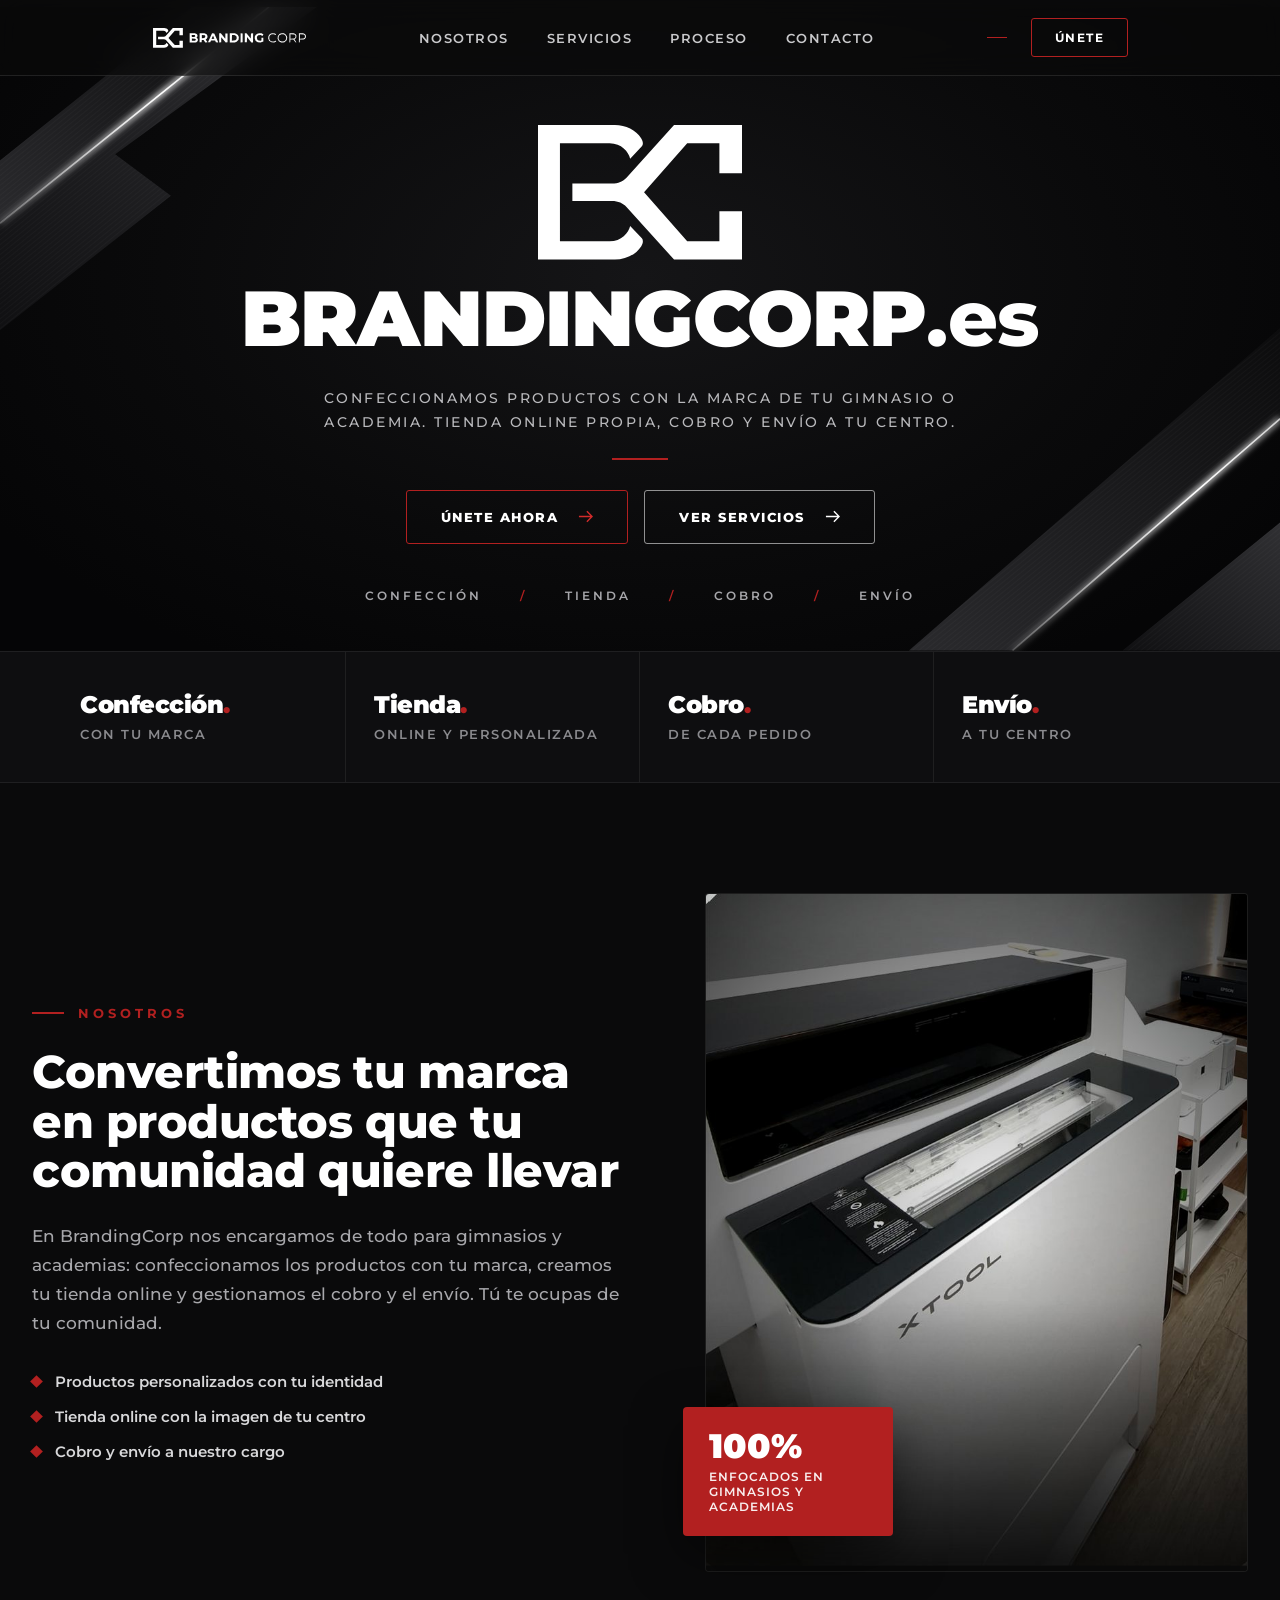
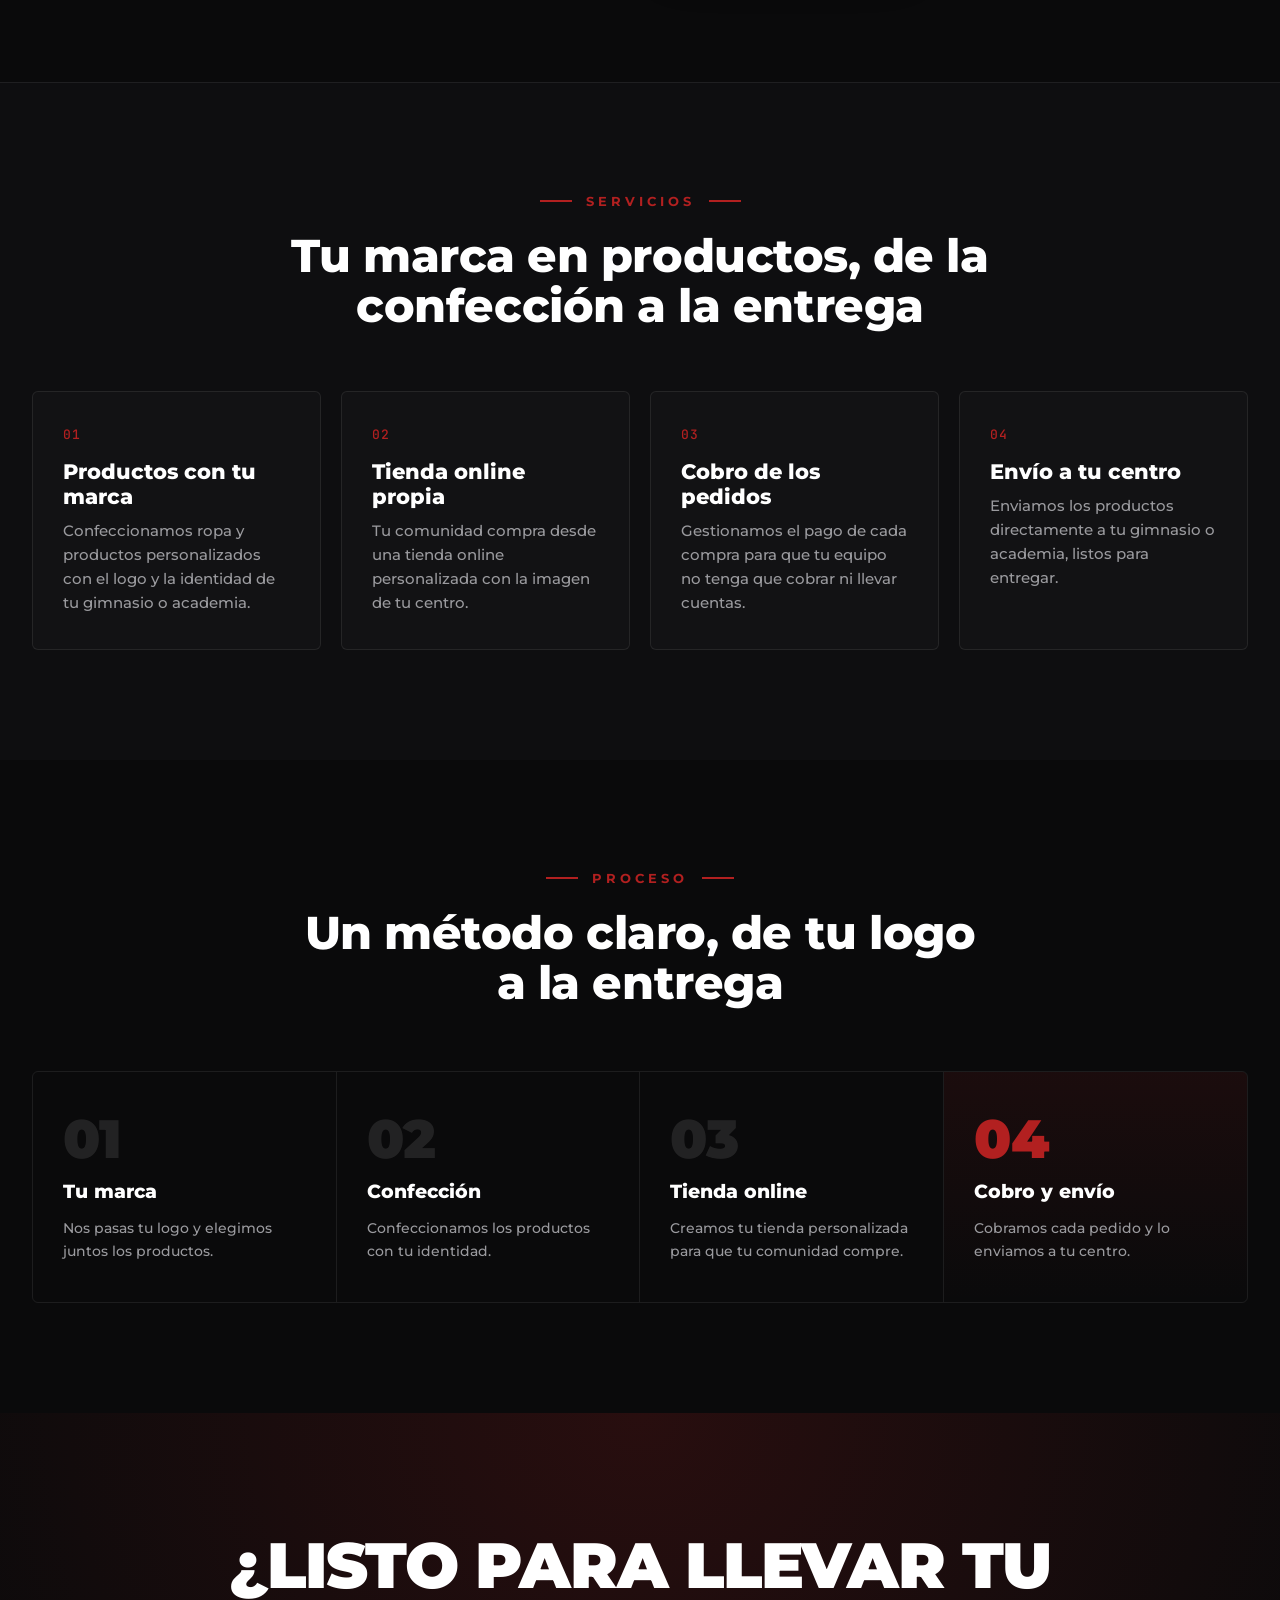
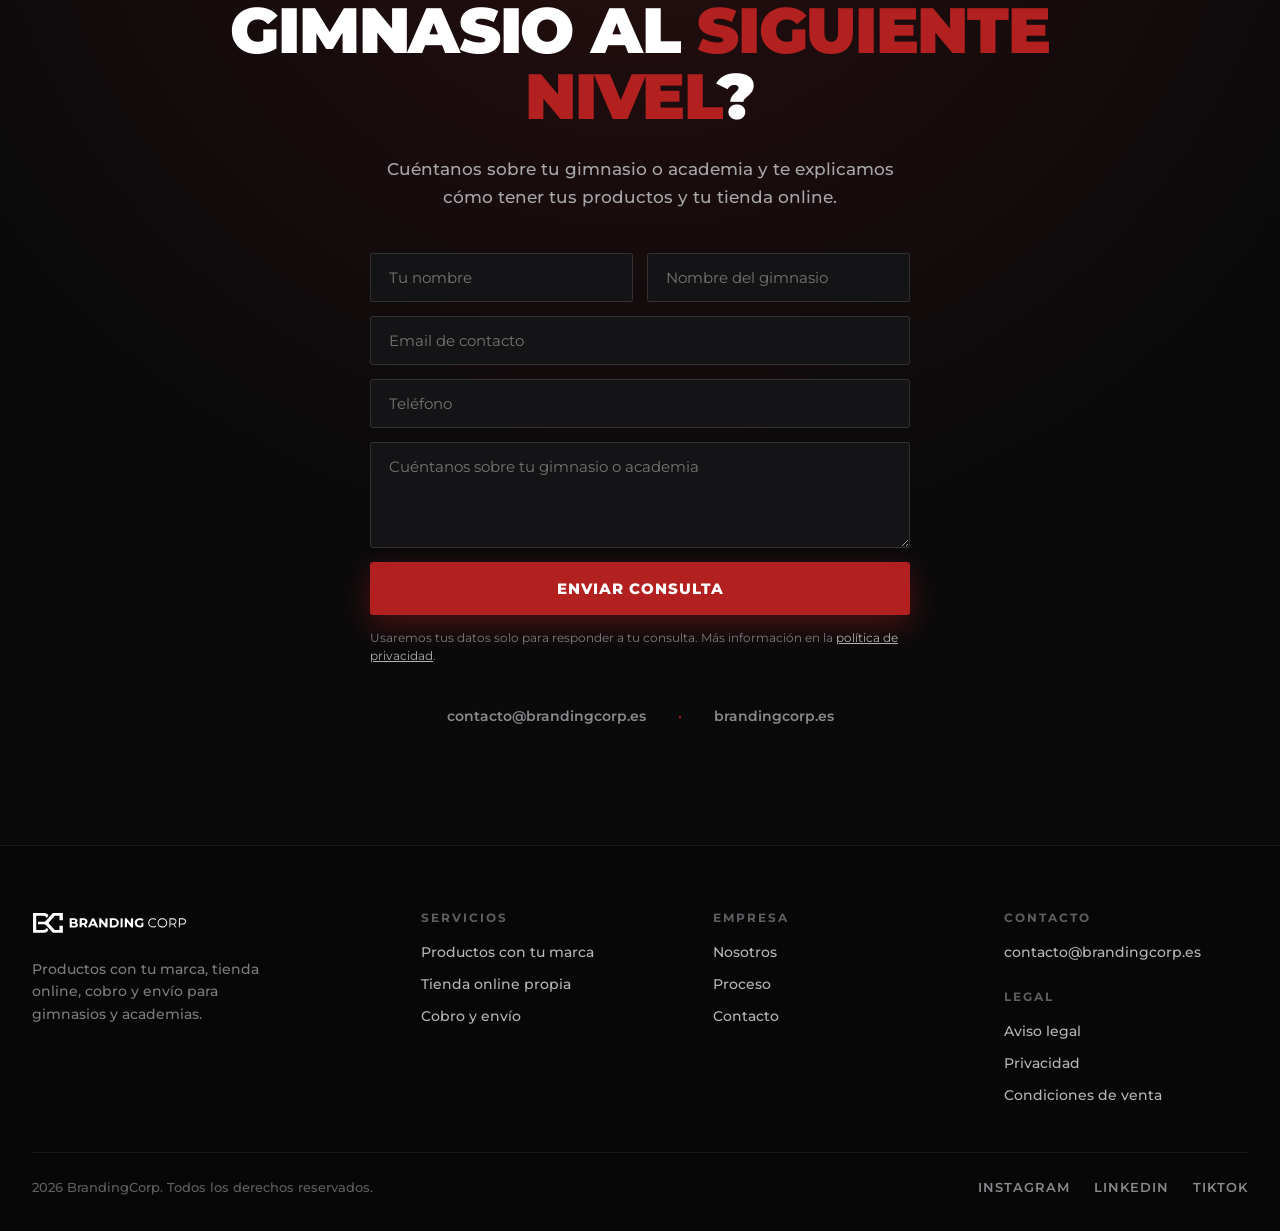
==== commit 8357046e: "Nosotros: foto del taller (xTool) en lugar del placeholder Co-Authored-By: Claude Opus 5.5 <noreply@" ====
--- a/index.html
+++ b/index.html
@@ -176,7 +176,7 @@
       </div>
     </div>
     <div style="position:relative;">
-      <div class="ph" style="aspect-ratio:4/5;border-radius:4px;border:1px solid rgba(255,255,255,0.08);display:flex;align-items:flex-end;padding:22px;"><span style="font-family:'JetBrains Mono',monospace;font-size:12px;color:#7C7C80;letter-spacing:0.5px;">foto · equipo / gimnasio en acción</span></div>
+      <img src="img/nosotros-taller.jpg" alt="Taller de BrandingCorp: máquina de grabado láser xTool" width="800" height="1000" loading="lazy" style="display:block;width:100%;height:auto;aspect-ratio:4/5;object-fit:cover;border-radius:4px;border:1px solid rgba(255,255,255,0.08);background:#0A0A0A;">
       <div class="about-badge" style="position:absolute;bottom:36px;background:#B22020;color:#fff;padding:22px 26px;border-radius:4px;max-width:210px;box-shadow:0 18px 50px rgba(0,0,0,0.5);"><div style="font-size:34px;font-weight:900;line-height:1;">100%</div><div style="font-size:12px;font-weight:600;letter-spacing:1px;margin-top:6px;opacity:0.92;">ENFOCADOS EN GIMNASIOS Y ACADEMIAS</div></div>
     </div>
   </div>
@@ -263,7 +263,7 @@
   <div style="max-width:1240px;margin:48px auto 0;padding-top:26px;border-top:1px solid rgba(255,255,255,0.07);display:flex;flex-wrap:wrap;gap:16px;justify-content:space-between;align-items:center;">
     <span style="font-size:13px;color:#5E5E62;font-weight:500;">2026 BrandingCorp. Todos los derechos reservados.</span>
     <div style="display:flex;gap:24px;">
-      <a href="#" class="footer-social">INSTAGRAM</a>
+      <a href="https://www.instagram.com/brandingcorp.es/" target="_blank" rel="noopener" class="footer-social">INSTAGRAM</a>
       <a href="#" class="footer-social">LINKEDIN</a>
       <a href="#" class="footer-social">TIKTOK</a>
     </div>
